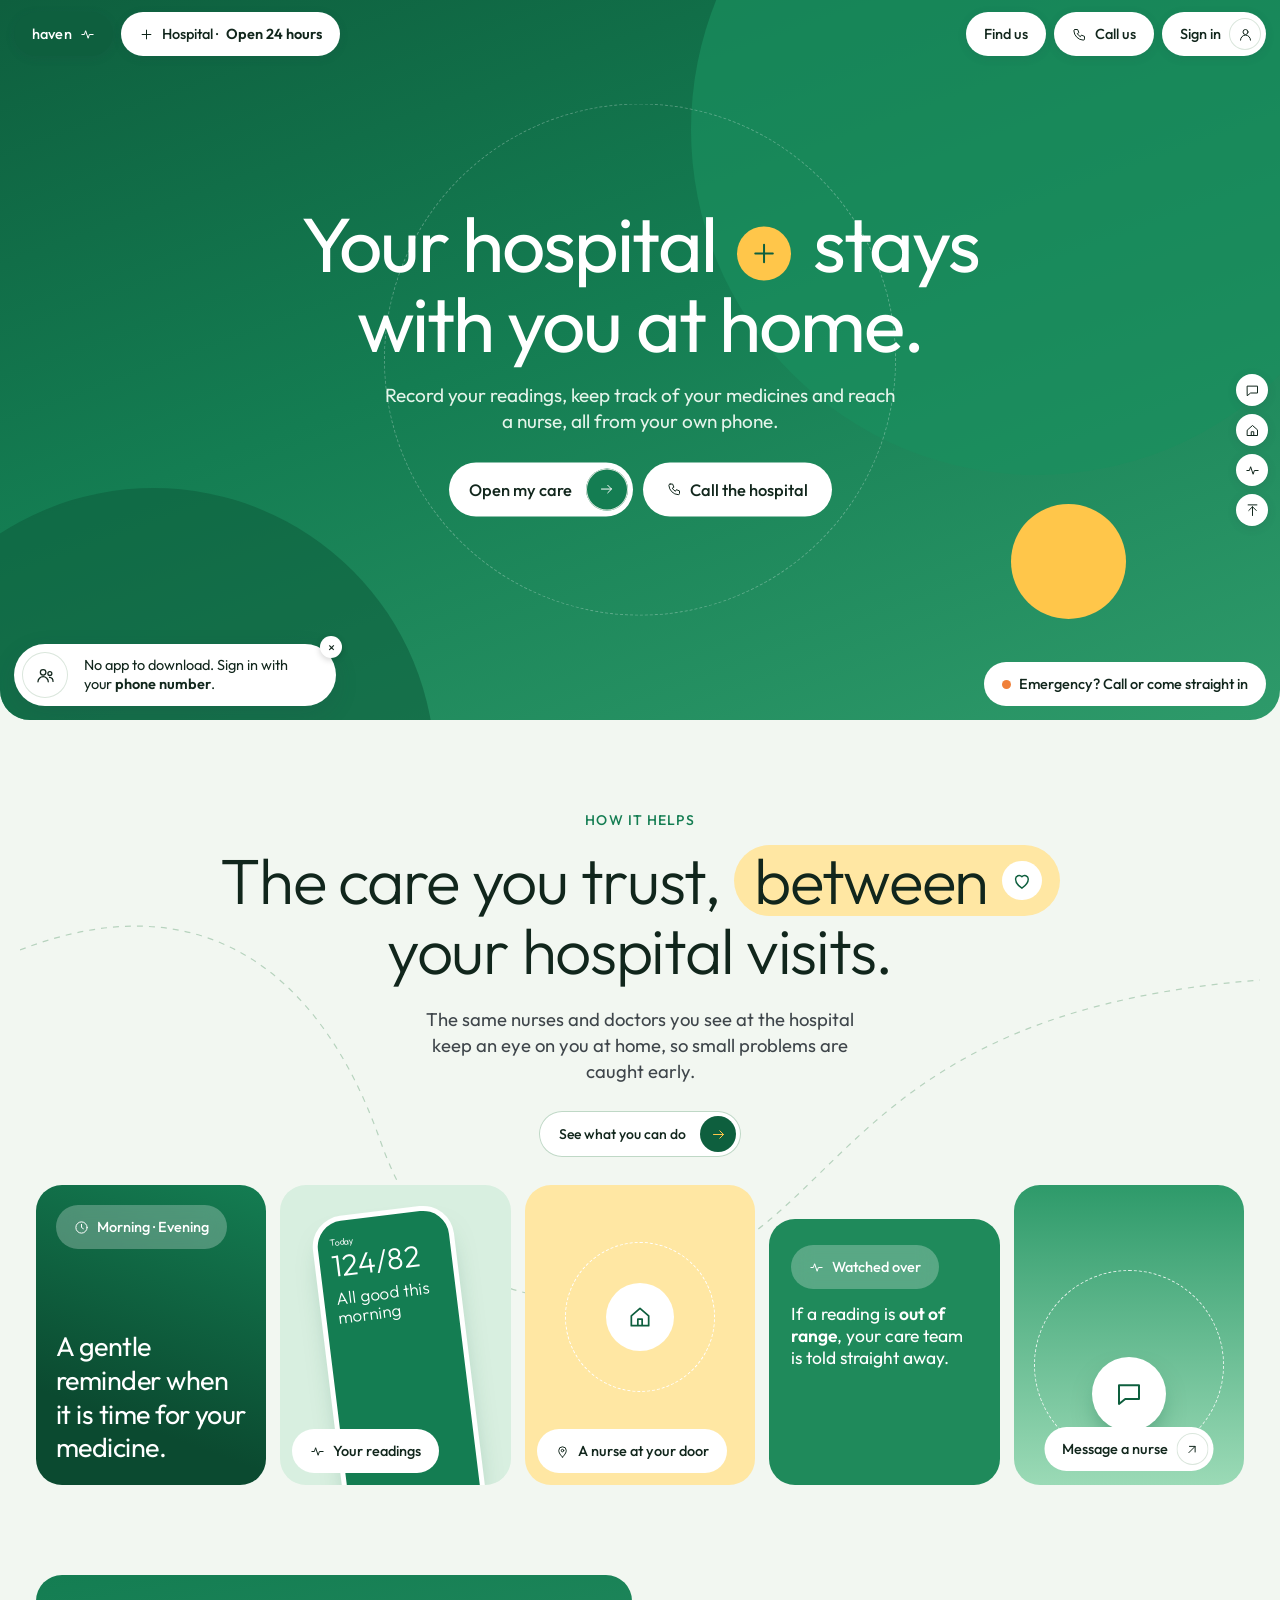
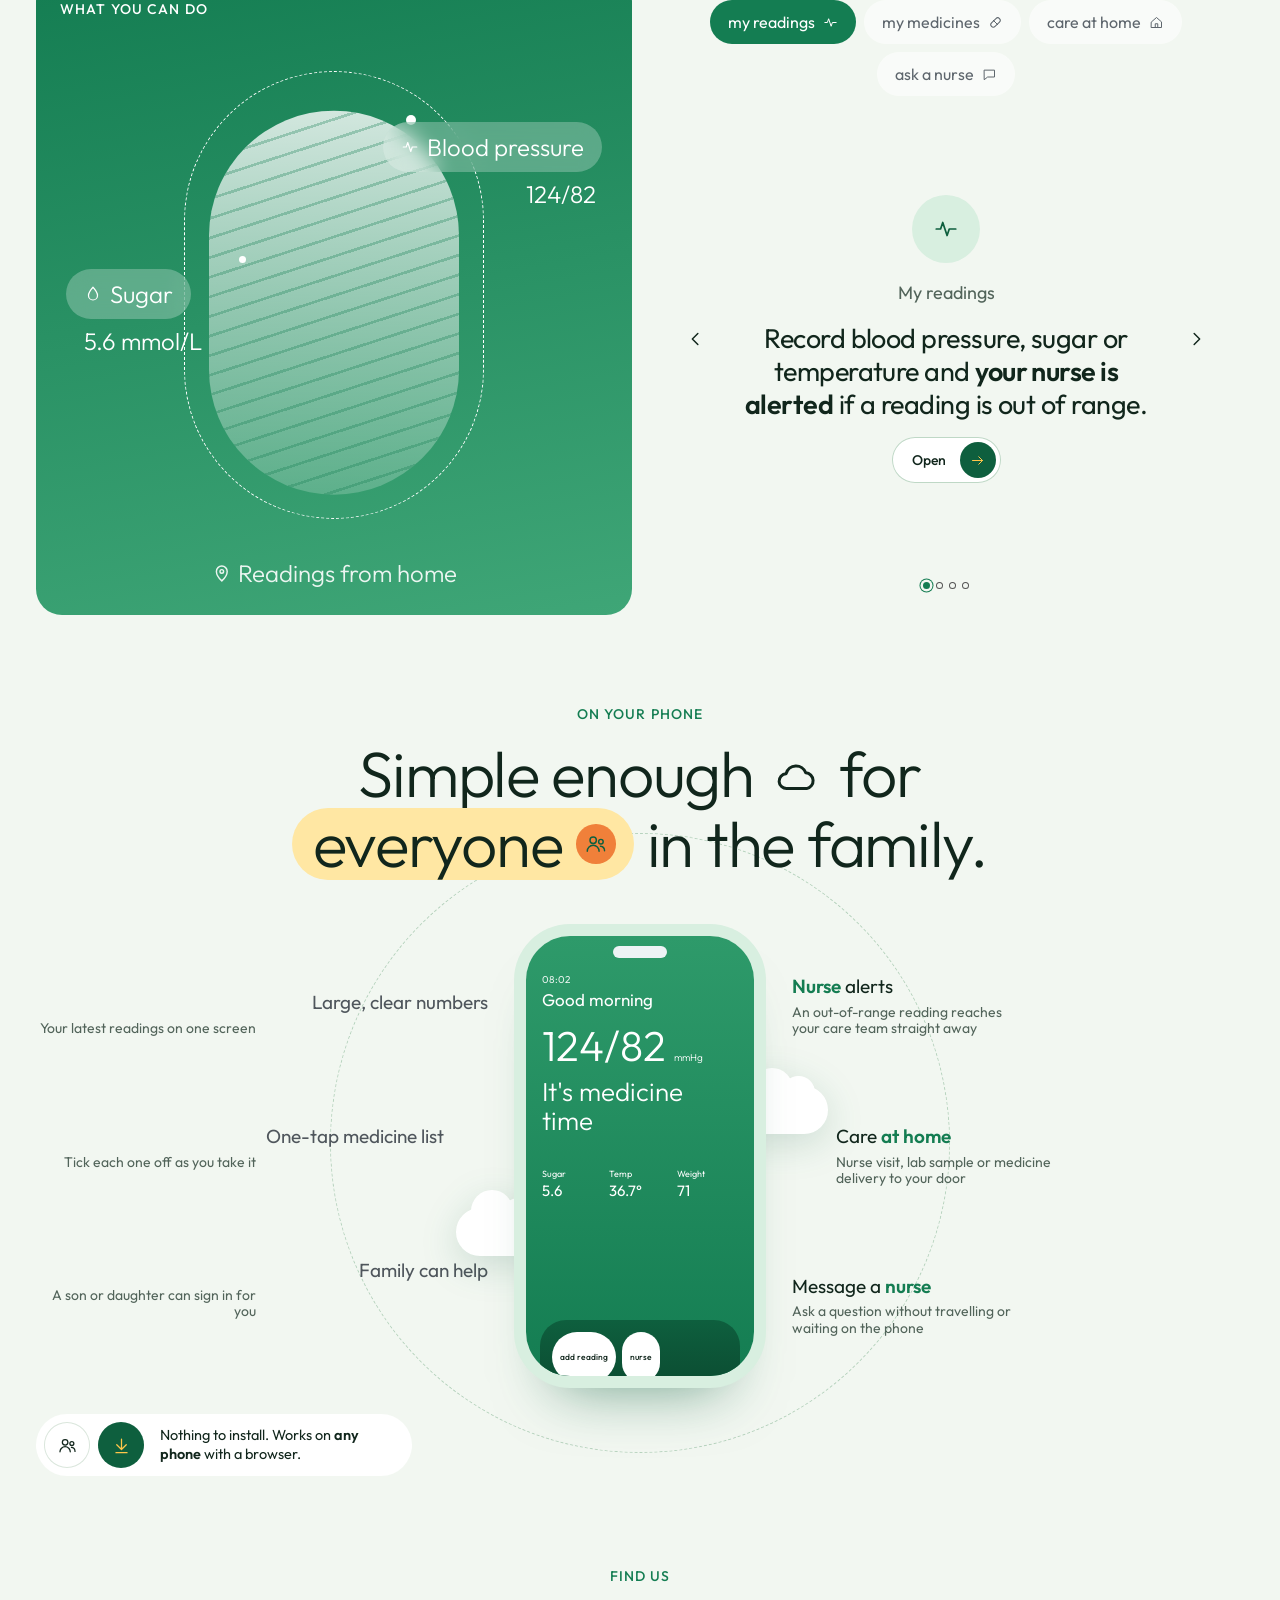
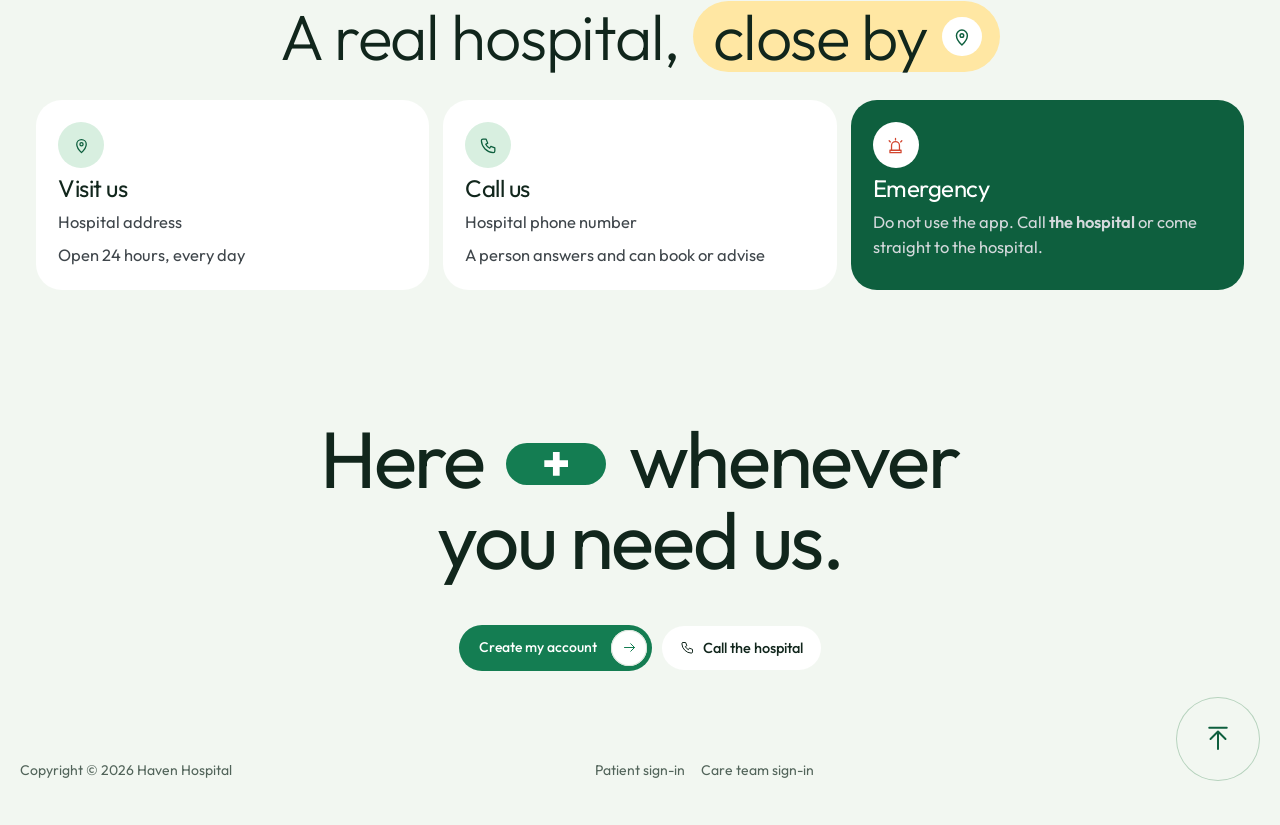
==== index.html @ 5426b7e1 "Add files via upload" ====
<!DOCTYPE html>
<html lang="en">
<head>
<meta charset="utf-8">
<meta name="viewport" content="width=device-width, initial-scale=1">
<title>Haven Hospital — your hospital stays with you at home</title>
<meta name="description" content="Track your readings, get medicine reminders, request a nurse, lab sample or delivery at home, and message a nurse — from any phone.">
<meta name="theme-color" content="#147D52">
<link rel="icon" href="data:image/svg+xml,%3Csvg xmlns='http://www.w3.org/2000/svg' viewBox='0 0 32 32'%3E%3Ccircle cx='16' cy='16' r='16' fill='%23147D52'/%3E%3Cpath d='M13 8h6v5h5v6h-5v5h-6v-5H8v-6h5z' fill='%23FFC64A'/%3E%3C/svg%3E">
<link rel="preload" href="fonts/outfit-latin-wght-normal.woff2" as="font" type="font/woff2" crossorigin>
<link rel="stylesheet" href="styles.css">
</head>
<body>

<header class="hero" id="top">
  <i class="hero-haze"></i>
  <i class="cloud" style="--w:150px;left:7%;top:24%" aria-hidden="true"></i>
  <i class="cloud" style="--w:110px;right:9%;top:34%" aria-hidden="true"></i>
  <i class="cloud" style="--w:190px;right:20%;bottom:9%" aria-hidden="true"></i>
  <i class="cloud" style="--w:90px;left:22%;bottom:22%" aria-hidden="true"></i>
  <nav class="nav" aria-label="Main">
    <div>
      <a class="pill dark logo" href="#top"><span data-name>haven</span><svg><use href="#i-pulse"/></svg></a>
      <span class="pill hide-m"><svg><use href="#i-plus"/></svg>Hospital · <b>Open 24 hours</b></span>
    </div>
    <div>
      <a class="pill hide-m" href="#find">Find us</a>
      <a class="pill hide-m" data-tel href="#find"><svg><use href="#i-phone"/></svg>Call us</a>
      <a class="pill ico-r" href="app.html"><span id="nav-auth">Sign in</span> <span class="ico"><svg><use href="#i-user"/></svg></span></a>
    </div>
  </nav>

  <div class="hero-mid">
    <i class="dash" aria-hidden="true"></i>
    <h1>Your hospital <span class="sun" aria-hidden="true"><svg><use href="#i-plus"/></svg></span> stays<br>with you at home.</h1>
    <p class="sub">Record your readings, keep track of your medicines and reach a nurse, all from your own phone.</p>
    <div class="hero-cta">
      <a class="go" href="app.html">Open my care <span class="ico"><svg><use href="#i-arrow"/></svg></span></a>
      <a class="pill" data-tel href="#find"><svg><use href="#i-phone"/></svg>Call the hospital</a>
    </div>
  </div>

  <div class="hero-card" id="hero-card">
    <span class="ico lg"><svg><use href="#i-users"/></svg></span>
    <p>No app to download. Sign in with your <b>phone number</b>.</p>
    <button class="x" aria-label="Close" id="hero-x">×</button>
  </div>
  <a class="pill hero-tag" href="#find"><b></b>Emergency? Call or come straight in</a>
</header>

<aside class="side" aria-label="Quick links">
  <a class="ico" href="app.html#nurse" aria-label="Message a nurse"><svg><use href="#i-chat"/></svg></a>
  <a class="ico" href="app.html#home" aria-label="Request care at home"><svg><use href="#i-home"/></svg></a>
  <a class="ico" href="app.html#vitals" aria-label="Record a reading"><svg><use href="#i-pulse"/></svg></a>
  <a class="ico" href="#top" aria-label="Back to top"><svg><use href="#i-up"/></svg></a>
</aside>

<main>
  <!-- ABOUT -->
  <section class="sec wrap" id="about">
    <svg class="curve" viewBox="0 0 1240 520" preserveAspectRatio="none" aria-hidden="true"><path d="M0 110C180 40 300 130 360 300s190 190 330 120 170-250 550-280"/></svg>
    <div class="center">
      <p class="sec-label">How it helps</p>
      <h2 class="h2" style="margin-top:14px">The care you trust, <span class="hl">between <span class="ico"><svg><use href="#i-heart"/></svg></span></span><br>your hospital visits.</h2>
      <p class="lead">The same nurses and doctors you see at the hospital keep an eye on you at home, so small problems are caught early.</p>
      <a class="go" href="#services">See what you can do <span class="ico dark"><svg><use href="#i-arrow"/></svg></span></a>
    </div>

    <div class="cards">
      <article class="c c-dark">
        <span class="pill glass" style="align-self:flex-start"><svg><use href="#i-clock"/></svg>Morning · Evening</span>
        <h3>A gentle reminder when it is time for your medicine.</h3>
      </article>
      <article class="c c-phone">
        <div class="mini" aria-hidden="true"><small>Today</small><b>124/82</b><span>All good this morning</span></div>
        <a class="pill cap-pill" href="app.html#vitals"><svg><use href="#i-pulse"/></svg>Your readings</a>
      </article>
      <article class="c c-home">
        <i class="dash" aria-hidden="true"></i>
        <span class="ico xl" style="box-shadow:none" aria-hidden="true"><svg><use href="#i-home"/></svg></span>
        <a class="pill cap-pill" href="app.html#home"><svg><use href="#i-pin"/></svg>A nurse at your door</a>
      </article>
      <article class="c c-steel">
        <span class="pill glass" style="align-self:flex-start"><svg><use href="#i-pulse"/></svg>Watched over</span>
        <p>If a reading is <b>out of range</b>, your care team is told straight away.</p>
      </article>
      <article class="c c-sky">
        <i class="dash" aria-hidden="true"></i>
        <span class="figure" aria-hidden="true"><svg><use href="#i-chat"/></svg></span>
        <a class="pill ico-r" href="app.html#nurse">Message a nurse <span class="ico"><svg><use href="#i-out"/></svg></span></a>
      </article>
    </div>
  </section>

  <!-- SERVICES -->
  <section class="sec wrap" id="services">
    <div class="svc">
      <div class="svc-art">
        <p class="sec-label" style="color:#fff">What you can do</p>
        <i class="capsule" aria-hidden="true"></i><i class="inner" aria-hidden="true"></i>
        <i class="dot" style="left:62%;top:22%"></i><i class="dot" style="left:34%;top:44%;width:7px;height:7px"></i>
        <div class="chip-big" style="right:5%;top:23%"><span class="pill glass"><svg><use href="#i-pulse"/></svg>Blood pressure</span><span class="val" style="align-self:flex-end;padding-right:6px">124/82</span></div>
        <div class="chip-big" style="left:5%;top:46%"><span class="pill glass"><svg><use href="#i-drop"/></svg>Sugar</span><span class="val">5.6 mmol/L</span></div>
        <p class="place"><svg style="display:inline;width:.9em;height:.9em;vertical-align:-.1em"><use href="#i-pin"/></svg> Readings from home</p>
      </div>
      <div class="svc-info">
        <div class="tabs-row" role="tablist" id="svc-tabs"></div>
        <div class="slide">
          <button class="chev" id="svc-prev" aria-label="Previous"><svg><use href="#i-left"/></svg></button>
          <div class="slide-body" aria-live="polite">
            <span class="ico xl" id="svc-ico" style="box-shadow:none"></span>
            <p class="path" id="svc-path"></p>
            <h3 id="svc-text"></h3>
            <a class="go" id="svc-link" href="app.html">Open <span class="ico dark"><svg><use href="#i-arrow"/></svg></span></a>
          </div>
          <button class="chev" id="svc-next" aria-label="Next"><svg><use href="#i-right"/></svg></button>
        </div>
        <div class="dots" id="svc-dots" aria-hidden="true"></div>
      </div>
    </div>
  </section>

  <!-- APP -->
  <section class="sec wrap" id="app">
    <div class="center">
      <p class="sec-label">On your phone</p>
      <h2 class="h2" style="margin-top:14px">Simple enough <svg class="h-ico" aria-hidden="true"><use href="#i-cloud"/></svg> for<br><span class="hl">everyone <span class="ico cyan" style="box-shadow:none"><svg><use href="#i-users"/></svg></span></span> in the family.</h2>
    </div>
    <div class="appshow">
      <i class="ring" aria-hidden="true"></i>
      <ul class="notes l">
        <li>Large, clear numbers<small>Your latest readings on one screen</small></li>
        <li>One-tap medicine list<small>Tick each one off as you take it</small></li>
        <li>Family can help<small>A son or daughter can sign in for you</small></li>
      </ul>
      <div style="position:relative">
        <i class="cloud" style="--w:92px;left:-70px;bottom:120px"></i><i class="cloud" style="--w:92px;right:-74px;top:150px"></i>
        <div class="phone" aria-hidden="true">
          <p class="t">08:02</p><p class="city">Good morning</p>
          <p class="big">124/82 <small>mmHg</small></p>
          <p class="say">It's medicine time</p>
          <div class="row"><span>Sugar<b>5.6</b></span><span>Temp<b>36.7°</b></span><span>Weight<b>71</b></span></div>
          <div class="dock"><span class="pill">add reading</span><span class="pill">nurse</span></div>
        </div>
      </div>
      <ul class="notes r">
        <li><b>Nurse</b> alerts<small>An out-of-range reading reaches your care team straight away</small></li>
        <li>Care <b>at home</b><small>Nurse visit, lab sample or medicine delivery to your door</small></li>
        <li>Message a <b>nurse</b><small>Ask a question without travelling or waiting on the phone</small></li>
      </ul>
    </div>
    <div class="float-card">
      <span class="ico lg"><svg><use href="#i-users"/></svg></span>
      <a class="ico lg dark" href="app.html" aria-label="Open haven"><svg><use href="#i-down"/></svg></a>
      <p>Nothing to install. Works on <b>any phone</b> with a browser.</p>
    </div>
  </section>

  <!-- FIND US -->
  <section class="sec wrap" id="find">
    <div class="center"><p class="sec-label">Find us</p><h2 class="h2" style="margin-top:14px">A real hospital, <span class="hl">close by <span class="ico"><svg><use href="#i-pin"/></svg></span></span></h2></div>
    <div class="info">
      <div class="box"><span class="ico lg"><svg><use href="#i-pin"/></svg></span><h3>Visit us</h3><p data-address></p><p class="muted">Open 24 hours, every day</p></div>
      <div class="box"><span class="ico lg"><svg><use href="#i-phone"/></svg></span><h3>Call us</h3><p data-phone></p><p class="muted">A person answers and can book or advise</p></div>
      <div class="box em"><span class="ico lg" style="color:var(--red)"><svg><use href="#i-siren"/></svg></span><h3>Emergency</h3><p>Do not use the app. Call <b data-emergency></b> or come straight to the hospital.</p></div>
    </div>
  </section>

  <!-- END -->
  <footer class="end wrap">
    <h2>Here <span class="sky-pill" aria-hidden="true"></span> whenever<br>you need us.</h2>
    <div class="end-row"><a class="go solid" href="app.html">Create my account <span class="ico"><svg><use href="#i-arrow"/></svg></span></a><a class="pill" data-tel href="#find"><svg><use href="#i-phone"/></svg>Call the hospital</a></div>
    <div class="end-foot">
      <span>Copyright © <span id="year"></span> <span data-full></span></span>
      <nav><a href="app.html">Patient sign-in</a><a href="team.html">Care team sign-in</a></nav>
      <a class="totop" href="#top" aria-label="Back to top"><svg><use href="#i-up"/></svg></a>
    </div>
  </footer>
</main>

<script src="data.js"></script>
<script src="common.js"></script>
<script src="index.js"></script>
</body>
</html>
---- styles.css ----
@font-face{font-family:"Outfit";src:url("fonts/outfit-latin-wght-normal.woff2") format("woff2");font-weight:100 900;font-display:swap}

:root{
  --bg:#F2F7F1; --ink:#11261C; --muted:#52645A; --line:#DAE6DC; --white:#fff;
  --green:#147D52; --green-d:#0E5F3E; --steel:#8FD3B0; --steel-d:#1F8A5B; --steel-l:#D8EFE0; --deep:#0E5F3E;
  --cyan:#FFC64A; --sun:#FFC64A; --orange:#F0803A; --red:#D2462F; --amber:#9A6700; --ok:#147D52;
  --r:26px;
}
*{box-sizing:border-box}
html{scroll-behavior:smooth;-webkit-text-size-adjust:100%}
html,body{overflow-x:clip}
body{margin:0;background:var(--bg);color:var(--ink);font:400 16.5px/1.5 "Outfit",system-ui,sans-serif;-webkit-font-smoothing:antialiased}
h1,h2,h3,p,ul,ol{margin:0;padding:0}
ul,ol{list-style:none}
h1,h2,h3{font-weight:300;letter-spacing:-.02em;line-height:1.08}
b,strong{font-weight:600}
a{color:inherit;text-decoration:none}
button{font:inherit;color:inherit;background:none;border:0;padding:0;cursor:pointer}
svg{display:block}
:focus-visible{outline:2px solid var(--ink);outline-offset:3px;border-radius:999px}
[hidden]{display:none!important}
.wrap{max-width:1240px;margin:0 auto;padding-left:16px;padding-right:16px}
.muted{color:var(--muted)}
.small{font-size:13px}

/* ---------- pills + round icons ---------- */
.pill{color:var(--ink);display:inline-flex;align-items:center;gap:8px;min-height:40px;padding:0 15px;border-radius:999px;background:#fff;font-size:13px;font-weight:500;white-space:nowrap}
.pill svg{width:15px;height:15px}
.pill.dark{background:var(--ink);color:#fff}
.pill.glass{background:rgba(255,255,255,.26);color:#fff;backdrop-filter:blur(10px);-webkit-backdrop-filter:blur(10px)}
.pill.ghost{background:none;color:var(--muted);box-shadow:inset 0 0 0 1px var(--line)}
.pill.ico-l{padding-left:5px}.pill.ico-r{padding-right:5px}
.ico{color:var(--ink);width:32px;height:32px;flex:none;border-radius:50%;display:grid;place-items:center;background:#fff;box-shadow:inset 0 0 0 1px var(--line)}
.ico svg{width:15px;height:15px}
.ico.dark{background:var(--ink);color:var(--cyan);box-shadow:none}
.ico.cyan{background:var(--cyan);color:#fff;box-shadow:none}
.ico.lg{width:46px;height:46px}.ico.lg svg{width:19px;height:19px}
.ico.xl{width:68px;height:68px}.ico.xl svg{width:26px;height:26px}
.go{display:inline-flex;align-items:center;gap:14px;min-height:46px;padding:0 5px 0 20px;border-radius:999px;background:#fff;box-shadow:inset 0 0 0 1px #CFD3D6;font-size:14px;font-weight:500;transition:transform .15s}
.go:hover{transform:translateY(-1px)}
.go .ico{width:36px;height:36px}
.go.glass{background:rgba(255,255,255,.28);box-shadow:none;color:#fff;backdrop-filter:blur(10px);-webkit-backdrop-filter:blur(10px)}
.go.glass .ico{background:#fff;color:var(--cyan)}
.ico.dark{color:var(--cyan)}.ico.cyan{color:#fff}.pill.dark,.pill.glass{color:#fff}
.go.solid{background:var(--ink);color:#fff;box-shadow:none}
.go.solid .ico{background:#fff;color:var(--ink)}
.go:disabled{opacity:.45;cursor:default;transform:none}
.sec-label{font-size:15px;color:var(--ink)}
.sec-label sup{font-size:9px;font-weight:500;letter-spacing:.04em;margin-left:1px;position:relative;top:-.5em}
.hl{display:inline-flex;align-items:center;gap:.22em;background:#fff;border-radius:999px;padding:0 .28em 0 .32em;line-height:1.12;vertical-align:baseline}
.hl .ico{width:.62em;height:.62em;box-shadow:inset 0 0 0 1px #CFD3D6}
.hl .ico svg{width:55%;height:55%}
.h-ico{display:inline-block;width:.7em;height:.7em;vertical-align:-.04em;margin:0 .12em}
.dash{position:absolute;pointer-events:none;border:1.5px dashed rgba(255,255,255,.85);border-radius:50%}
.cloud{position:absolute;pointer-events:none;width:var(--w,90px);height:calc(var(--w,90px)*.52);border-radius:999px;background:#fff;filter:drop-shadow(0 10px 18px rgba(80,110,125,.18))}
.cloud::before,.cloud::after{content:"";position:absolute;background:#fff;border-radius:50%}
.cloud::before{width:46%;aspect-ratio:1;left:16%;top:-38%}
.cloud::after{width:36%;aspect-ratio:1;left:50%;top:-22%}

/* ---------- hero ---------- */
.hero{position:relative;overflow:hidden;isolation:isolate;min-height:clamp(560px,62vw,760px);border-radius:0 0 30px 30px;color:#fff;background:linear-gradient(180deg,#6F9AB2 0%,#9DBFD0 42%,#CFE0E8 100%)}
.tower{position:absolute;z-index:-1;inset:0;background:linear-gradient(180deg,#3F5560,#6C8795);opacity:.92}
.tower::after{content:"";position:absolute;inset:0;background:repeating-linear-gradient(90deg,rgba(255,255,255,.11) 0 2px,transparent 2px 22px),repeating-linear-gradient(0deg,rgba(0,0,0,.1) 0 2px,transparent 2px 16px)}
.tower.t1{clip-path:polygon(0 0,27% 0,19% 48%,0 66%)}
.tower.t2{clip-path:polygon(100% 0,66% 0,77% 58%,100% 78%);background:linear-gradient(180deg,#33474F,#5D7885)}
.tower.t3{clip-path:polygon(40% 100%,45% 72%,57% 74%,61% 100%);background:linear-gradient(180deg,#4A626D,#2F4048)}
.tower.t4{clip-path:polygon(0 100%,0 74%,15% 64%,24% 100%);background:linear-gradient(180deg,#566F7B,#394C55)}
.tower.t5{clip-path:polygon(100% 100%,100% 86%,84% 70%,78% 100%);background:linear-gradient(180deg,#48606B,#2F4048);opacity:.85}
.hero-haze{position:absolute;z-index:-1;left:20%;right:20%;top:12%;height:60%;border-radius:50%;background:radial-gradient(closest-side,rgba(255,255,255,.55),transparent);filter:blur(10px)}
.nav{position:absolute;z-index:5;left:0;right:0;top:0;display:flex;justify-content:space-between;align-items:center;gap:10px;padding:12px 14px}
.nav>div{display:flex;gap:8px;align-items:center}
.nav .pill{box-shadow:0 2px 10px rgba(40,60,70,.12)}
.logo{font-weight:500;font-size:15px;letter-spacing:.01em}
.hero-mid{position:absolute;left:0;right:0;top:50%;transform:translateY(-54%);text-align:center;padding:0 16px}
.hero h1{font-size:clamp(40px,6.6vw,84px);font-weight:300;letter-spacing:-.025em;line-height:1;text-shadow:0 2px 24px rgba(60,90,105,.25)}
.hero h1 .sun{display:inline-grid;place-items:center;width:.62em;height:.62em;vertical-align:.02em;margin:0 .1em;position:relative}
.hero h1 .sun svg{width:100%;height:100%}
.hero .dash{width:clamp(180px,24vw,330px);aspect-ratio:1;left:50%;top:50%;transform:translate(-50%,-50%)}
.hero .go{margin-top:28px}
.hero-card{position:absolute;z-index:4;left:14px;bottom:14px;display:flex;align-items:center;gap:8px;background:#fff;color:var(--ink);border-radius:999px;padding:8px 22px 8px 8px;max-width:calc(100% - 28px);box-shadow:0 8px 24px rgba(40,60,70,.14)}
.hero-card p{font-size:12.5px;line-height:1.3;max-width:190px;margin-left:8px}
.hero-card .x{position:absolute;right:-6px;top:-8px;width:22px;height:22px;border-radius:50%;background:#fff;display:grid;place-items:center;box-shadow:0 2px 6px rgba(0,0,0,.18);font-size:13px;line-height:1}
.hero-tag{position:absolute;z-index:4;right:14px;bottom:14px}
.side{position:fixed;z-index:30;right:12px;top:50%;transform:translateY(-50%);display:flex;flex-direction:column;gap:8px}
.side .ico{box-shadow:0 2px 10px rgba(40,60,70,.14)}

/* ---------- about ---------- */
.sec{position:relative;padding-top:clamp(56px,7vw,96px)}
.sec-top{display:grid;grid-template-columns:1fr auto 1fr;align-items:start;gap:16px}
.center{text-align:center}
.h2{font-size:clamp(38px,5.2vw,64px)}
.lead{max-width:330px;margin:22px auto 26px;color:#4A4F54;font-size:16px;line-height:1.4}
.curve{position:absolute;z-index:-1;left:0;right:0;top:120px;width:100%;height:520px;fill:none;stroke:#C5CACE;stroke-width:1.2;stroke-dasharray:6 6}
.cards{display:grid;grid-template-columns:1fr 1fr 1fr 1.05fr 1fr;gap:14px;align-items:end;margin-top:28px}
.c{position:relative;overflow:hidden;border-radius:var(--r);isolation:isolate}
.c-dark{background:linear-gradient(200deg,#3A4850,#16191B 70%);color:#fff;padding:20px;min-height:300px;display:flex;flex-direction:column;justify-content:space-between;margin-bottom:70px}
.c-dark h3{font-size:27px;line-height:1.25}
.c-phone{background:var(--steel-l);min-height:190px;padding:18px 18px 0;display:flex;justify-content:center}
.mini{width:132px;border-radius:26px 26px 0 0;background:var(--steel);color:#fff;padding:14px 12px 20px;box-shadow:0 0 0 5px #fff,0 18px 30px -10px rgba(60,90,105,.5);transform:rotate(-7deg) translateY(12px)}
.mini small{display:block;font-size:9px;opacity:.9}
.mini b{display:block;font-weight:300;font-size:30px;line-height:1.1}
.mini span{display:block;font-size:17px;font-weight:300;line-height:1.15;margin-top:6px}
.c-home{background:linear-gradient(180deg,#BFD3DB,#DCE7EC);min-height:230px;margin-bottom:76px}
.c-home .dash{width:150px;height:150px;left:50%;top:44%;transform:translate(-50%,-50%);border-color:#fff}
.c-home .ico.xl{position:absolute;left:50%;top:44%;transform:translate(-50%,-50%)}
.c-home .acts{position:absolute;right:12px;bottom:12px;display:flex;gap:6px;background:rgba(255,255,255,.5);border-radius:999px;padding:5px}
.c-steel{background:var(--steel-d);color:#fff;padding:26px 22px 22px;min-height:130px;overflow:visible;margin-bottom:176px;display:flex;flex-direction:column;gap:14px}
.c-steel p{font-size:16px;line-height:1.25;max-width:170px}
.c-steel .corner{position:absolute;right:-10px;top:-40px;width:78px;height:78px;border-radius:50%;background:var(--bg);display:grid;place-items:center}
.c-steel .corner .ico{width:58px;height:58px;box-shadow:none}
.c-sky{background:linear-gradient(180deg,#8FB3C6,#C9DDE6);min-height:296px}
.c-sky .dash{width:190px;height:190px;left:50%;top:60%;transform:translate(-50%,-50%)}
.c-sky .live{position:absolute;right:14px;top:14px}
.c-sky .ico.live{color:var(--red)}
.c-sky .pill{position:absolute;left:50%;bottom:14px;transform:translateX(-50%)}
.c-sky .figure{position:absolute;left:50%;bottom:54px;transform:translateX(-50%);width:74px;height:74px;border-radius:50%;background:#fff;display:grid;place-items:center;color:var(--deep);box-shadow:0 14px 26px -8px rgba(60,90,105,.5)}
.c-sky .figure svg{width:30px;height:30px}
.pager{display:flex;gap:8px;margin-top:-52px;margin-left:8px;position:relative}

/* ---------- services ---------- */
.svc{display:grid;grid-template-columns:1fr 1fr;gap:16px;align-items:stretch}
.svc-art{position:relative;overflow:hidden;isolation:isolate;border-radius:var(--r);min-height:640px;background:linear-gradient(180deg,#A3C0CC,#C7D8DF 70%,#D6E1E6);color:#fff;padding:24px}
.svc-art .capsule{position:absolute;left:50%;top:50%;transform:translate(-50%,-50%);width:min(300px,62%);height:70%;border:1.5px dashed #fff;border-radius:999px}
.svc-art .inner{position:absolute;left:50%;top:50%;transform:translate(-50%,-48%);width:min(250px,52%);height:60%;border-radius:999px;background:linear-gradient(180deg,rgba(255,255,255,.75),rgba(255,255,255,.12));overflow:hidden}
.svc-art .inner::after{content:"";position:absolute;inset:0;background:repeating-linear-gradient(0deg,rgba(134,168,182,.35) 0 2px,transparent 2px 14px);transform:skewY(-18deg) scale(1.4)}
.chip-big{position:absolute;display:flex;flex-direction:column;gap:4px;align-items:flex-start}
.chip-big .pill{font-size:clamp(17px,2vw,24px);font-weight:300;min-height:0;padding:7px 18px}
.chip-big .pill svg{width:18px;height:18px}
.chip-big span.val{font-size:clamp(17px,2vw,24px);font-weight:300;padding-left:18px;display:flex;align-items:center;gap:8px}
.svc-art .place{position:absolute;left:0;right:0;bottom:24px;text-align:center;font-size:clamp(17px,2vw,24px);font-weight:300;color:#fff;opacity:.9}
.svc-art .dot{position:absolute;width:10px;height:10px;border-radius:50%;background:#fff}
.svc-info{padding:clamp(8px,2vw,28px);display:flex;flex-direction:column}
.tabs-row{display:flex;flex-wrap:wrap;gap:8px;justify-content:center}
.tabs-row .pill{color:#A9AFB4;background:rgba(255,255,255,.45);font-size:15px;font-weight:400;min-height:36px}
.tabs-row .pill[aria-selected="true"]{color:var(--ink);background:#fff}
.slide{flex:1;display:grid;grid-template-columns:auto 1fr auto;align-items:center;gap:12px;padding:40px 0}
.slide-body{text-align:center;display:flex;flex-direction:column;align-items:center;gap:16px}
.slide-body .path{font-size:18px;color:#4A4F54;font-weight:300}
.slide-body h3{font-size:clamp(22px,2.4vw,28px);font-weight:400;max-width:360px;line-height:1.22}
.chev{width:44px;height:44px;display:grid;place-items:center;color:var(--ink)}
.chev svg{width:22px;height:22px}
.dots{display:flex;gap:6px;justify-content:center}
.dots i{width:7px;height:7px;border-radius:50%;box-shadow:inset 0 0 0 1px #555}
.dots i.on{background:var(--ink);box-shadow:0 0 0 2.5px var(--bg),0 0 0 3.5px #555}

/* ---------- app ---------- */
.appshow{position:relative;display:grid;grid-template-columns:1fr auto 1fr;gap:clamp(12px,3vw,48px);align-items:center;padding:56px 0 30px}
.ring{position:absolute;left:50%;top:50%;transform:translate(-50%,-50%);width:min(620px,92%);aspect-ratio:1;border:1.2px dashed #C5CACE;border-radius:50%;z-index:-1}
.notes{display:flex;flex-direction:column;gap:clamp(40px,7vw,92px)}
.notes li{position:relative;font-size:18px;line-height:1.15}
.notes.l{text-align:right;color:#C2C6C9}
.notes.l li:nth-child(2){margin-right:44px}
.notes.r li:nth-child(2){margin-left:44px}
.notes small{display:block;font-size:11.5px;color:var(--muted);margin-top:6px;max-width:190px}
.phone{position:relative;width:228px;border-radius:44px;background:linear-gradient(180deg,#B5CCD6,#9DB9C5);padding:26px 16px 0;color:#fff;box-shadow:0 0 0 12px var(--steel-l),0 40px 60px -30px rgba(60,90,105,.6);height:440px;overflow:hidden}
.phone::before{content:"";position:absolute;left:50%;top:10px;transform:translateX(-50%);width:54px;height:12px;border-radius:9px;background:#EDF3F5}
.phone .t{font-size:10px;opacity:.9;margin-top:10px}
.phone .city{font-size:17px}
.phone .big{font-size:42px;font-weight:300;line-height:1.1;margin-top:10px;display:flex;align-items:baseline;gap:8px}
.phone .big small{font-size:10px}
.phone .say{font-size:26px;font-weight:300;line-height:1.12;margin-top:8px}
.phone .row{display:grid;grid-template-columns:repeat(3,1fr);gap:6px;margin-top:22px;border-top:1px solid rgba(255,255,255,.4);padding-top:10px;font-size:9px}
.phone .row b{display:block;font-size:15px;font-weight:400}
.phone .dock{position:absolute;left:14px;right:14px;bottom:-18px;height:74px;border-radius:26px;background:linear-gradient(180deg,#5F7E8C,#3F5560);display:flex;gap:6px;padding:12px}
.phone .dock .pill{min-height:22px;font-size:8.5px;padding:0 8px;color:var(--ink)}
.float-card{position:relative;display:inline-flex;align-items:center;gap:8px;background:#fff;border-radius:999px;padding:8px 22px 8px 8px;margin-top:8px}
.float-card p{font-size:12.5px;line-height:1.3;max-width:190px;margin-left:8px}

/* ---------- footer ---------- */
.end{padding:clamp(72px,10vw,130px) 0 20px;text-align:center}
.end h2{font-size:clamp(44px,7.4vw,92px);font-weight:400;letter-spacing:-.035em;line-height:.98}
.end .sky-pill{display:inline-block;width:1.25em;height:.52em;border-radius:999px;vertical-align:.04em;margin:0 .1em;background:linear-gradient(180deg,#6F9AB2,#BCD3DD);position:relative;overflow:hidden}
.end .sky-pill::after{content:"";position:absolute;left:38%;bottom:0;width:24%;height:80%;background:var(--deep);clip-path:polygon(50% 0,100% 100%,0 100%)}
.end-row{max-width:520px;margin:44px auto 0;display:flex;justify-content:flex-end;align-items:center;gap:12px;padding-bottom:18px;border-bottom:1px solid #C5CACE;font-size:14px;font-weight:500}
.end-foot{display:flex;justify-content:space-between;align-items:flex-end;gap:16px;padding:8px 0 24px;font-size:12px;color:var(--muted)}
.end-foot nav{display:flex;gap:16px;flex-wrap:wrap}
.totop{width:84px;height:84px;border-radius:50%;box-shadow:inset 0 0 0 1px #C5CACE;display:grid;place-items:center;color:var(--ink)}
.totop svg{width:30px;height:30px}

/* ---------- app pages ---------- */
.bar{display:flex;justify-content:space-between;align-items:center;gap:10px;padding:12px 0}
.bar>div{display:flex;gap:8px;align-items:center}
.greet{position:relative;overflow:hidden;isolation:isolate;border-radius:var(--r);background:linear-gradient(180deg,#8FB3C6,#C9DDE6);color:#fff;padding:clamp(24px,4vw,44px);min-height:190px;display:flex;flex-direction:column;justify-content:flex-end;gap:6px}
.greet h1{font-size:clamp(34px,5vw,58px)}
.greet .dash{width:260px;height:260px;right:-60px;top:-90px}
.greet .cloud{right:16%;top:26%}
.tabs{display:flex;gap:8px;overflow-x:auto;padding:14px 0 6px;scrollbar-width:none}
.tabs::-webkit-scrollbar{display:none}
.tab{min-height:40px;padding:0 17px;border-radius:999px;background:rgba(255,255,255,.5);color:var(--muted);font-size:14.5px;white-space:nowrap;display:inline-flex;align-items:center;gap:8px}
.tab svg{width:15px;height:15px}
.tab[aria-selected="true"]{background:#fff;color:var(--ink)}
.tab .n{min-width:20px;height:20px;border-radius:999px;background:var(--ink);color:#fff;font-size:11px;display:grid;place-items:center;padding:0 6px}
.grid{display:grid;grid-template-columns:1fr 1fr;gap:14px;margin-top:8px}
.box{background:#fff;border-radius:var(--r);padding:22px;display:flex;flex-direction:column;gap:14px;min-width:0}
.box.steel{background:var(--steel-l)}
.box.wide{grid-column:1/-1}
.box h2{font-size:24px;font-weight:400}
.box-head{display:flex;justify-content:space-between;align-items:center;gap:10px}
.row{display:flex;justify-content:space-between;align-items:center;gap:12px;padding:12px 0;border-top:1px solid var(--line)}
.row:first-of-type{border-top:0}
.row b{display:block;font-weight:500}
.row small{color:var(--muted);font-size:13px}
.row .acts{display:flex;gap:6px;flex-wrap:wrap;justify-content:flex-end;align-items:center}
.empty{color:var(--muted);padding:6px 0}
.tick{width:44px;height:44px;flex:none;border-radius:50%;box-shadow:inset 0 0 0 1.5px #C5CACE;display:grid;place-items:center;color:transparent}
.tick svg{width:18px;height:18px}
.tick[aria-pressed="true"]{background:var(--ink);color:var(--cyan);box-shadow:none}
.stat{display:grid;grid-template-columns:repeat(auto-fit,minmax(120px,1fr));gap:10px}
.stat div{background:var(--bg);border-radius:18px;padding:14px}
.stat small{display:block;color:var(--muted);font-size:12px}
.stat b{display:block;font-size:26px;font-weight:300;line-height:1.2}
.tagx{display:inline-flex;align-items:center;min-height:24px;padding:0 10px;border-radius:999px;background:var(--bg);font-size:12px;font-weight:500;white-space:nowrap}
.tagx.urgent{background:#FBE4DF;color:var(--red)}
.tagx.review{background:#FFF0CF;color:var(--amber)}
.tagx.ok{background:#DDF3E8;color:var(--ok)}
.tagx.steel{background:var(--steel-l);color:var(--deep)}
.seg{display:flex;gap:6px;flex-wrap:wrap}
.seg button{min-height:40px;padding:0 16px;border-radius:999px;background:var(--bg);font-size:14px;color:var(--muted)}
.seg button[aria-pressed="true"]{background:var(--ink);color:#fff}
.form{display:flex;flex-direction:column;gap:12px}
.row2{display:grid;grid-template-columns:1fr 1fr;gap:12px}
.field{display:flex;flex-direction:column;gap:6px}
.field label{font-size:13px;font-weight:500}
.field input,.field select,.field textarea{height:52px;border-radius:18px;border:1.5px solid transparent;background:var(--bg);padding:0 18px;font:400 16px "Outfit",sans-serif;color:var(--ink);width:100%}
.field textarea{height:auto;min-height:86px;padding:13px 18px;resize:vertical}
.field input:focus,.field select:focus,.field textarea:focus{outline:0;border-color:var(--ink)}
.checkrow{display:flex;gap:6px;flex-wrap:wrap}
.checkrow label{display:inline-flex;align-items:center;gap:8px;min-height:40px;padding:0 14px;border-radius:999px;background:var(--bg);font-size:14px;cursor:pointer}
.checkrow input{accent-color:var(--ink);width:16px;height:16px}
.note{font-size:14px;padding:12px 16px;border-radius:18px;background:var(--steel-l);color:#2F4048}
.note.err,.note.urgent{background:#FBE4DF;color:#9E2C19}
.note.ok{background:#DDF3E8;color:#14613F}
.note.warn,.note.review{background:#FFF0CF;color:#6E4A00}
.chart{width:100%;height:auto;display:block}
.svc-pick{display:grid;grid-template-columns:repeat(4,1fr);gap:10px}
.svc-pick button{background:var(--bg);border-radius:22px;padding:16px;text-align:left;display:flex;flex-direction:column;gap:10px;min-height:128px;font-size:13px;color:var(--muted)}
.svc-pick button b{color:var(--ink);font-size:16px;font-weight:500}
.svc-pick button[aria-pressed="true"]{background:var(--ink);color:#C9CED2}
.svc-pick button[aria-pressed="true"] b{color:#fff}
.track{display:grid;grid-template-columns:repeat(4,1fr);gap:4px;margin-top:8px;width:100%}
.track i{height:5px;border-radius:9px;background:var(--line)}
.track i.on{background:var(--ink)}
.chat{display:flex;flex-direction:column;gap:8px;max-height:420px;overflow-y:auto;padding:4px}
.bub{max-width:82%;padding:11px 16px;border-radius:20px;background:var(--bg);font-size:15px;align-self:flex-start}
.bub.me{align-self:flex-end;background:var(--ink);color:#fff}
.bub small{display:block;font-size:11px;opacity:.6;margin-top:3px}
.send{display:flex;gap:8px;align-items:center}
.send input{flex:1;height:52px;border-radius:999px;border:0;background:var(--bg);padding:0 20px;font:400 16px "Outfit",sans-serif;min-width:0}
.auth{max-width:440px;margin:clamp(20px,6vw,70px) auto;background:#fff;border-radius:var(--r);padding:clamp(22px,4vw,36px)}
.auth h1{font-size:40px;margin:8px 0 22px}
.auth .seg button{flex:1}
.inline{display:flex;gap:8px;align-items:flex-end;flex-wrap:wrap}
.inline .field{flex:1 1 140px}

@media (max-width:900px){
  .side{display:none}
  .nav .hide-m{display:none}
  .sec-top{grid-template-columns:1fr}
  .sec-top .sec-label{text-align:center}
  .cards{grid-template-columns:1fr 1fr;align-items:stretch}
  .c-dark,.c-home,.c-steel{margin-bottom:0}
  .c-steel{margin-top:30px}
  .c-sky{grid-column:1/-1;min-height:240px}
  .pager,.curve{display:none}
  .svc{grid-template-columns:1fr}
  .svc-art{min-height:480px}
  .appshow{grid-template-columns:1fr;justify-items:center;gap:28px}
  .notes{flex-direction:row;flex-wrap:wrap;gap:14px 22px;justify-content:center;text-align:center!important}
  .notes li{margin:0!important;font-size:16px}
  .notes small{display:none}
  .ring{width:440px;max-width:120%;top:50%}
  .grid{grid-template-columns:1fr}
  .svc-pick{grid-template-columns:1fr 1fr}
}
@media (max-width:560px){
  body{font-size:16px}
  .hero{min-height:600px;border-radius:0 0 24px 24px}
  .hero-tag{display:none}
  .tower.t1{clip-path:polygon(0 0,38% 0,24% 40%,0 56%)}
  .tower.t2{clip-path:polygon(100% 0,70% 0,80% 46%,100% 62%)}
  .tower.t3{display:none}
  .row2{grid-template-columns:1fr}
  .cards{gap:10px}
  .c-dark h3{font-size:22px}
  .c-dark{min-height:250px}
  .slide{grid-template-columns:1fr;padding:28px 0}
  .slide .chev{display:none}
  .end-foot{flex-direction:column;align-items:center;text-align:center}
  .row{align-items:flex-start;flex-direction:column}
  .row.keep{flex-direction:row;align-items:center}
  .row .acts{justify-content:flex-start}
}
@media (prefers-reduced-motion:reduce){html{scroll-behavior:auto}*{transition:none!important}}
.box:not(.steel) .box-head .pill{background:var(--bg)}

/* ---------- calmer, clearer, more hospital ---------- */
.small{font-size:14px}
.row small{font-size:14.500px}
.pill{font-size:14.500px;min-height:44px;padding:0 18px}
.tagx{font-size:13px}
.tab{color:#4F565C;font-size:15.500px;min-height:44px}
.tabs-row .pill{color:#5E666D;background:rgba(255,255,255,.6);font-size:16px;min-height:44px}
.hero{background:linear-gradient(180deg,#5F8DA6 0%,#8FB5C8 48%,#C9DDE6 100%);min-height:clamp(600px,60vw,720px)}
.hero h1{font-weight:400;font-size:clamp(40px,6vw,78px);line-height:1.04;text-shadow:0 2px 22px rgba(40,70,85,.35)}
.hero h1 .sun{background:#fff;border-radius:50%;color:var(--deep);width:.7em;height:.7em;vertical-align:.04em;box-shadow:0 8px 22px rgba(40,70,85,.25)}
.hero h1 .sun svg{width:56%;height:56%}
.hero .sub{max-width:520px;margin:18px auto 0;font-size:19px;line-height:1.4;text-shadow:0 1px 14px rgba(40,70,85,.4)}
.hero-cta{display:flex;gap:10px;justify-content:center;flex-wrap:wrap;margin-top:28px}
.hero .go{margin-top:0;min-height:54px;font-size:16.500px;background:#fff;color:var(--ink);box-shadow:0 8px 22px rgba(40,70,85,.2);backdrop-filter:none}
.hero .go .ico{background:var(--ink);color:var(--cyan);width:42px;height:42px}
.hero-cta .pill{min-height:54px;font-size:16.500px;padding:0 24px}
.hero .dash{width:clamp(260px,40vw,560px);opacity:.55}
.hero .cloud{opacity:.92}
.hero-mid{transform:translateY(-50%)}
.hero-card p{font-size:14.500px;max-width:230px}
.hero-tag b{width:9px;height:9px;border-radius:50%;background:var(--red);display:inline-block}
.sec-label{font-size:14px;letter-spacing:.08em;text-transform:uppercase;color:var(--muted);font-weight:500}
.lead{max-width:440px;font-size:18.500px;color:#3F464B}
.c-dark h3{font-weight:400}
.c .cap-pill{position:absolute;left:12px;bottom:12px}
.c-steel p{font-size:17.500px;max-width:210px}
.cards{align-items:stretch;grid-template-columns:repeat(5,1fr)}
.c-dark,.c-home,.c-steel{margin-bottom:0}
.c-steel{margin-top:34px}
.c-phone,.c-home,.c-sky,.c-dark{min-height:300px}
.slide-body h3{font-weight:400;font-size:clamp(22px,2.3vw,27px);max-width:420px}
.slide-body .path{color:var(--muted);font-weight:400}
.notes.l{color:#4F565C}
.notes li{font-size:19px}
.notes small{font-size:14px;max-width:220px}
.float-card p{font-size:14.500px;max-width:230px}
.info{display:grid;grid-template-columns:repeat(3,1fr);gap:14px;margin-top:28px}
.info .box{gap:8px}
.info .box h3{font-size:24px;font-weight:400}
.info .box p{color:#3F464B}
.info .box.em{background:var(--ink);color:#fff}
.info .box.em p{color:#D4D9DC}
.end h2{font-weight:400;font-size:clamp(40px,6.4vw,80px);letter-spacing:-.03em;line-height:1.02}
.end .sky-pill::after{left:50%;top:50%;bottom:auto;width:.3em;height:.3em;transform:translate(-50%,-50%);background:#fff;clip-path:polygon(36% 0,64% 0,64% 36%,100% 36%,100% 64%,64% 64%,64% 100%,36% 100%,36% 64%,0 64%,0 36%,36% 36%)}
.end-row{font-size:17px;justify-content:center;border:0;gap:10px;flex-wrap:wrap}
.end-foot{font-size:14px}
.field label{font-size:14.500px}
.seg button{min-height:44px;font-size:15.500px}
.box h2{font-size:25px}
.bub small{font-size:12.500px}
@media (max-width:900px){
  .cards{grid-template-columns:1fr 1fr}
  .c-steel{margin-top:30px;min-height:240px}
  .info{grid-template-columns:1fr}
}
@media (max-width:560px){
  .hero{min-height:640px}
  .hero .sub{font-size:17.500px}
  .hero-card{display:none}
  .c-phone,.c-home,.c-dark{min-height:250px}
  .notes small{display:block;margin-left:auto;margin-right:auto}
  .notes{flex-direction:column;gap:20px}
}
@media (max-width:560px){
  .hero .cloud{display:none}
  .hero .cloud:nth-of-type(4){display:block;width:120px!important;height:62px!important;right:8%!important;bottom:5%!important}
  .hero .cloud:nth-of-type(5){display:block;width:76px!important;height:40px!important;left:8%!important;bottom:9%!important}
  .hero-mid{transform:translateY(-58%)}
}

/* ---------- colour: hospital green with a warm sun accent ---------- */
.pill.dark{background:var(--green-d)}
.ico.dark{background:var(--green-d);color:var(--sun)}
.ico.cyan{background:var(--orange);color:#fff}
.go.solid{background:var(--green)}
.go.solid .ico{color:var(--green)}
.go{box-shadow:inset 0 0 0 1px #BFD8C6}
.hl{background:#FFE7A3}
.hl .ico{box-shadow:none;color:var(--green-d)}
.sec-label{color:var(--green)}
.hero{background:linear-gradient(160deg,#0E5F3E 0%,#147D52 45%,#2E9A6A 100%)}
.hero .cloud{display:none!important}
.hero-haze{left:auto;right:-8%;top:-30%;width:54%;height:auto;aspect-ratio:1;background:#1B8F5F;filter:none;opacity:.7}
.hero::after{content:"";position:absolute;z-index:-1;left:-10%;bottom:-46%;width:44%;aspect-ratio:1;border-radius:50%;background:#0E5F3E;opacity:.6}
.hero::before{content:"";position:absolute;z-index:-1;right:12%;bottom:14%;width:clamp(70px,9vw,130px);aspect-ratio:1;border-radius:50%;background:var(--sun)}
.hero h1{text-shadow:none}
.hero h1 .sun{background:var(--sun);color:var(--green-d);box-shadow:none}
.hero .sub{text-shadow:none;color:#E4F4EA}
.hero .dash{border-color:rgba(255,255,255,.5)}
.hero .go{box-shadow:none}
.hero .go .ico{background:var(--green);color:#fff}
.hero-tag b{background:var(--orange)}
.curve{stroke:#B7D3BE}
.c-dark{background:linear-gradient(200deg,#147D52,#0B4A30 75%)}
.c-phone{background:var(--steel-l)}
.mini{background:var(--green);box-shadow:0 0 0 5px #fff,0 18px 30px -10px rgba(14,95,62,.5)}
.c-home{background:#FFE7A3}
.c-home .dash{border-color:#fff}
.c-home .ico.xl{color:var(--green-d)}
.c-steel{background:var(--steel-d)}
.c-sky{background:linear-gradient(180deg,#2E9A6A,#9BDAB6)}
.c-sky .figure{color:var(--green-d);box-shadow:0 14px 26px -8px rgba(14,95,62,.5)}
.svc-art{background:linear-gradient(170deg,#147D52,#3FA677)}
.svc-art .inner{background:linear-gradient(180deg,rgba(255,255,255,.8),rgba(255,255,255,.2))}
.svc-art .inner::after{background:repeating-linear-gradient(0deg,rgba(20,125,82,.3) 0 2px,transparent 2px 14px)}
.tabs-row .pill[aria-selected="true"]{background:var(--green);color:#fff}
.dots i.on{background:var(--green);box-shadow:0 0 0 2.5px var(--bg),0 0 0 3.5px var(--green)}
.slide-body .ico.xl{background:var(--steel-l);color:var(--green-d)}
.ring{border-color:#B7D3BE}
.phone{background:linear-gradient(180deg,#2E9A6A,#147D52);box-shadow:0 0 0 12px var(--steel-l),0 40px 60px -30px rgba(14,95,62,.6)}
.phone .dock{background:linear-gradient(180deg,#0E5F3E,#0B4A30)}
.cloud{filter:drop-shadow(0 10px 18px rgba(14,95,62,.16))}
.notes.r b{color:var(--green)}
.info .box .ico{background:var(--steel-l);box-shadow:none;color:var(--green-d)}
.info .box.em{background:var(--green-d)}
.info .box.em .ico{background:#fff;color:var(--red)}
.end .sky-pill{background:var(--green)}
.end-row{border:0}
.totop{box-shadow:inset 0 0 0 1px #B7D3BE;color:var(--green-d)}
/* app pages */
.greet{background:linear-gradient(150deg,#0E5F3E,#147D52 55%,#2E9A6A)}
.greet .cloud{background:var(--sun);filter:none;width:64px!important;height:64px!important;border-radius:50%}
.greet .cloud::before,.greet .cloud::after{display:none}
.tab[aria-selected="true"]{background:var(--green);color:#fff}
.tab .n{background:var(--orange)}
.tab[aria-selected="true"] .n{background:#fff;color:var(--green-d)}
.seg button[aria-pressed="true"]{background:var(--green)}
.tick[aria-pressed="true"]{background:var(--green);color:#fff}
.tick{box-shadow:inset 0 0 0 1.5px #B7D3BE}
.track i.on{background:var(--green)}
.bub.me{background:var(--green)}
.svc-pick button[aria-pressed="true"]{background:var(--green);color:#DDF2E5}
.svc-pick button .ico{color:var(--green-d)}
.tagx.steel{background:var(--steel-l);color:var(--green-d)}
.tagx.ok{background:var(--steel-l);color:var(--green-d)}
.note{background:var(--steel-l);color:#0E4A31}
.field input:focus,.field select:focus,.field textarea:focus{border-color:var(--green)}
.checkrow input{accent-color:var(--green)}
:focus-visible{outline-color:var(--green-d)}
.box .box-head .pill.dark{background:var(--green-d);color:#fff}
.greet .cloud{right:7%!important;top:16%!important;width:46px!important;height:46px!important}
@media (max-width:560px){.hero{min-height:560px}.hero::before{right:10%;bottom:8%}}
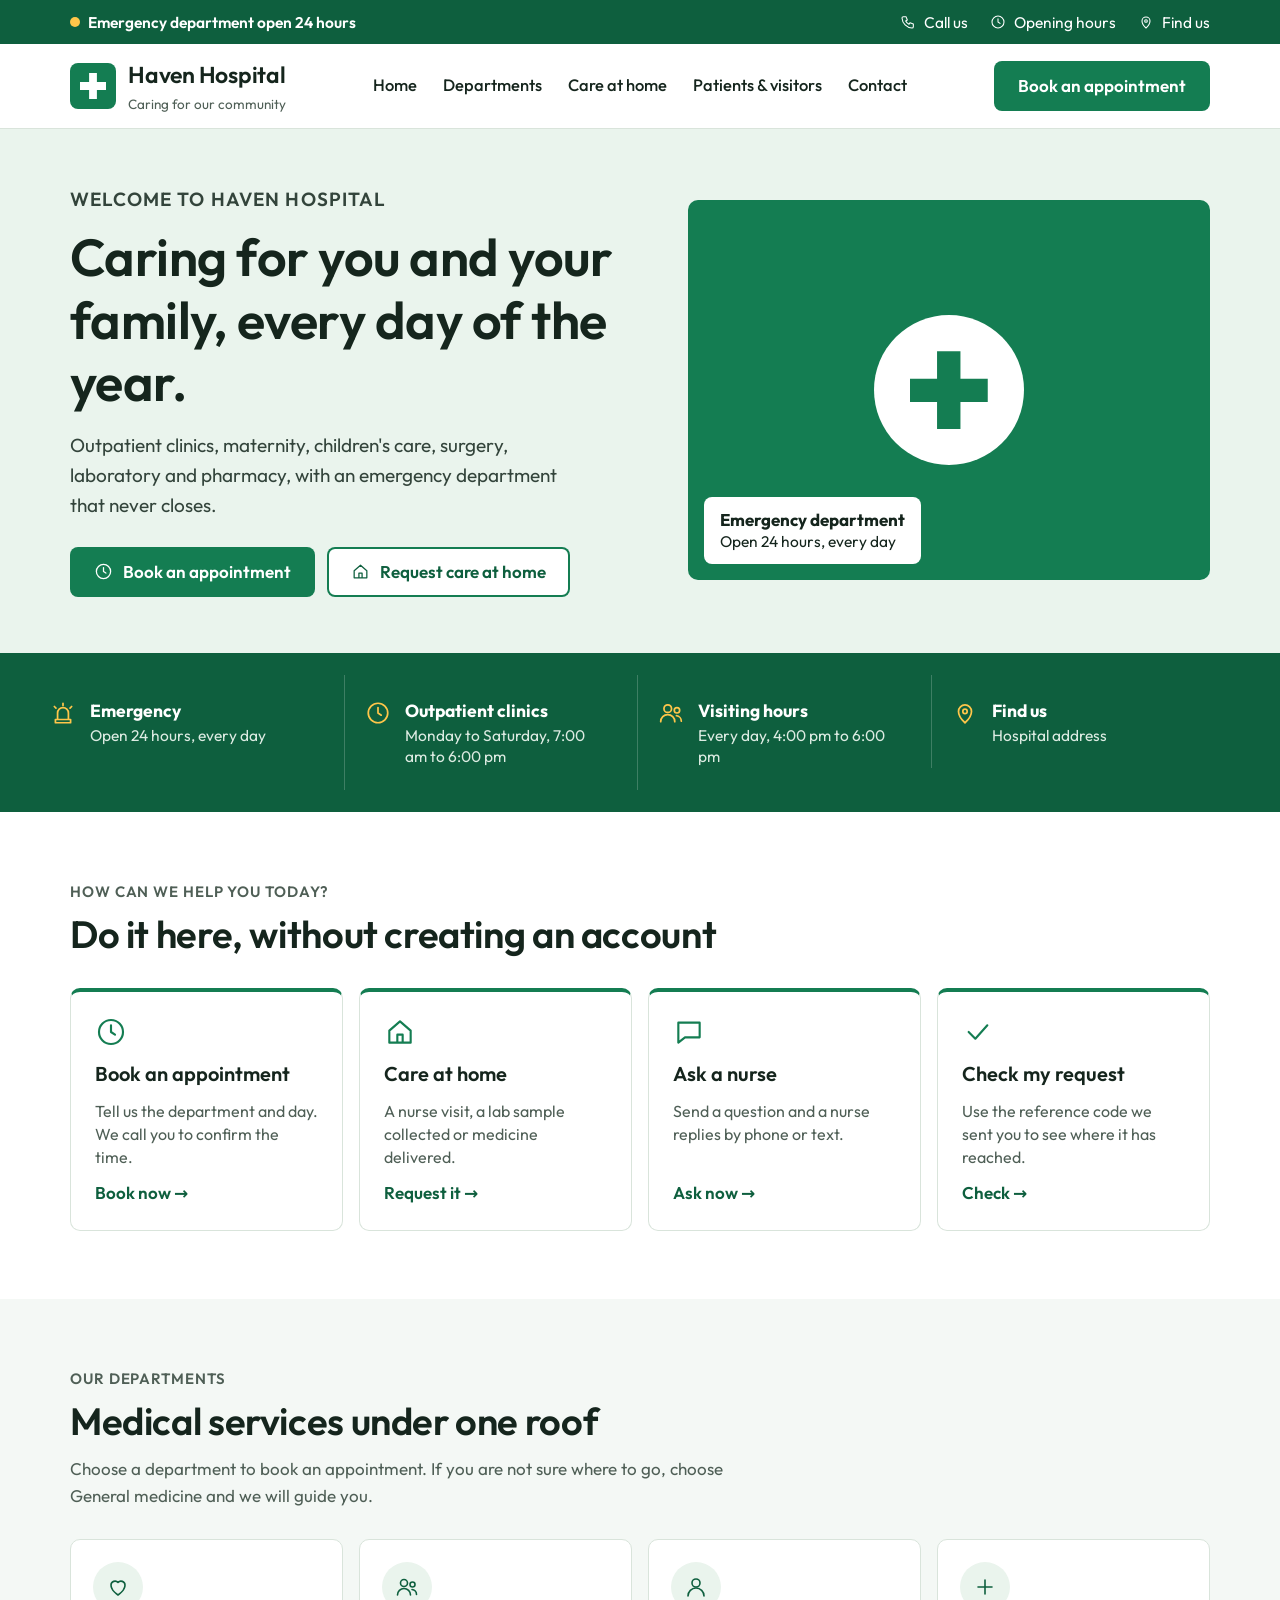
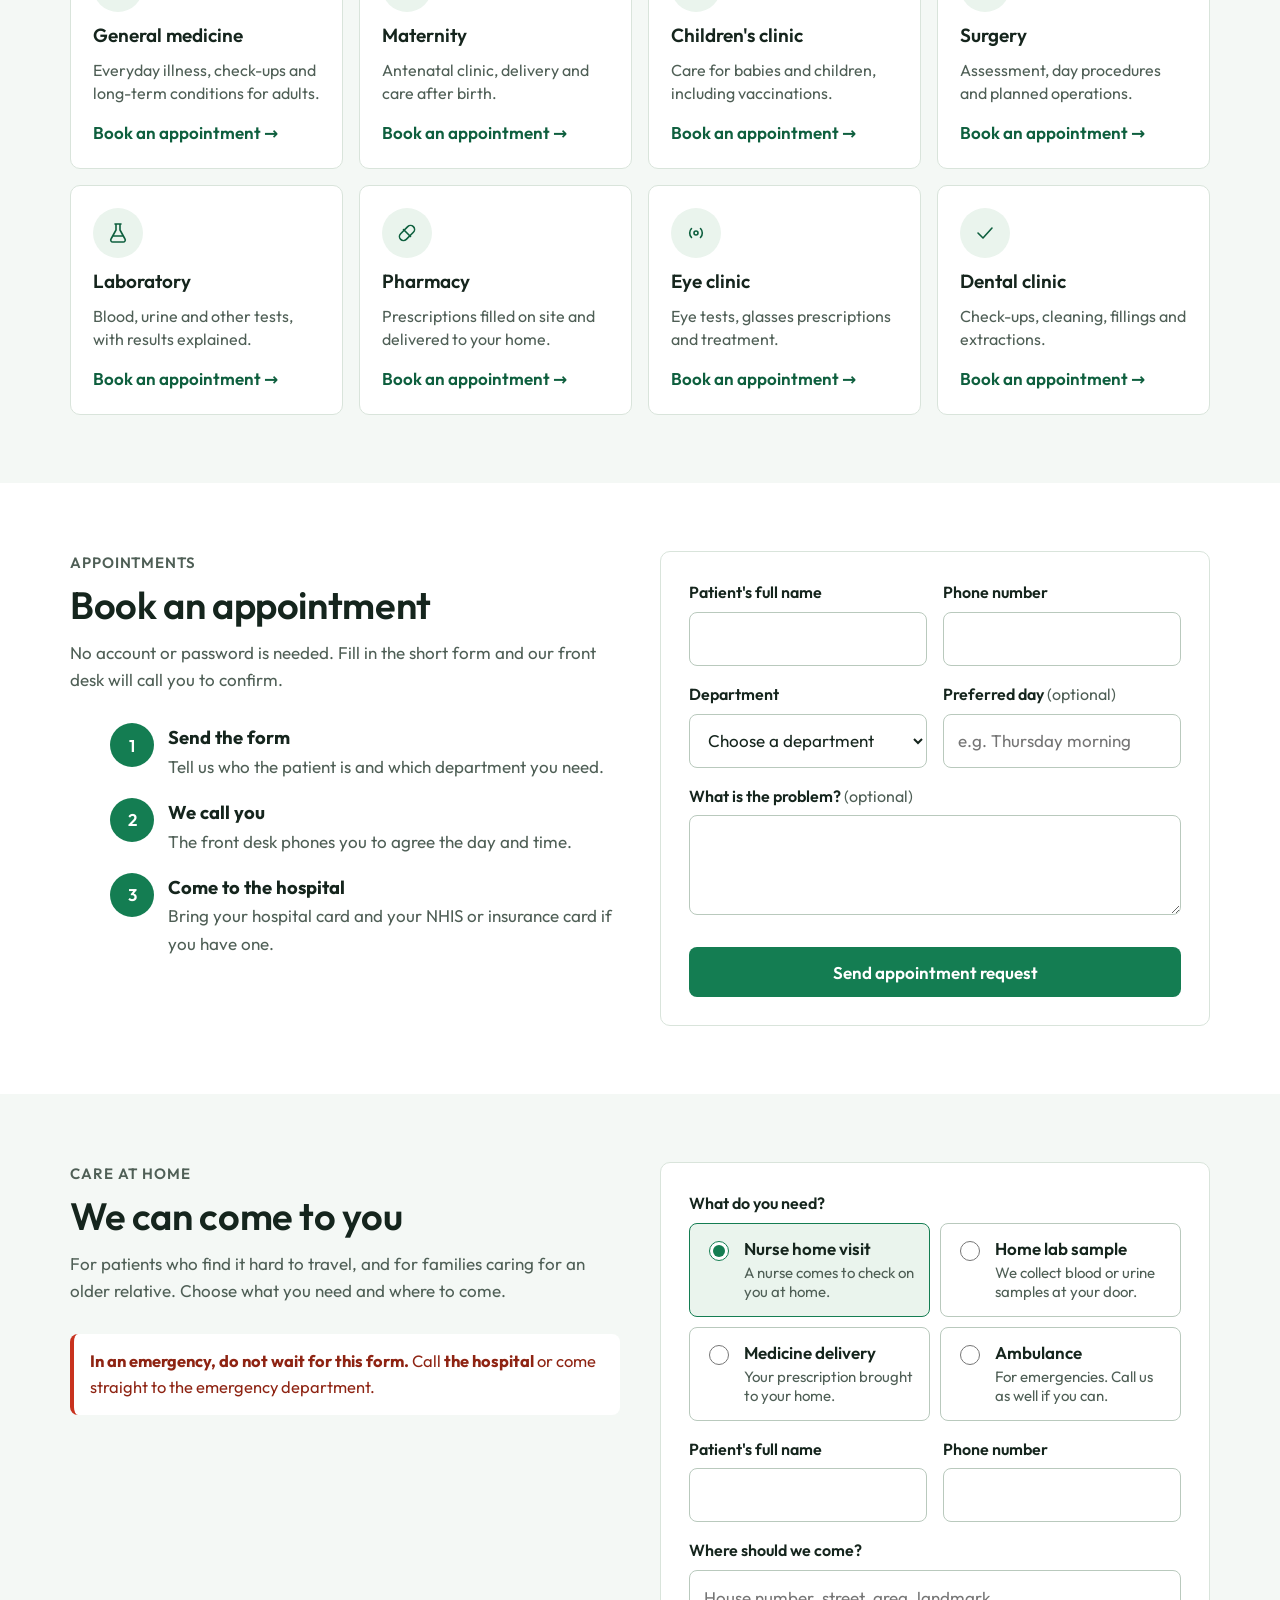
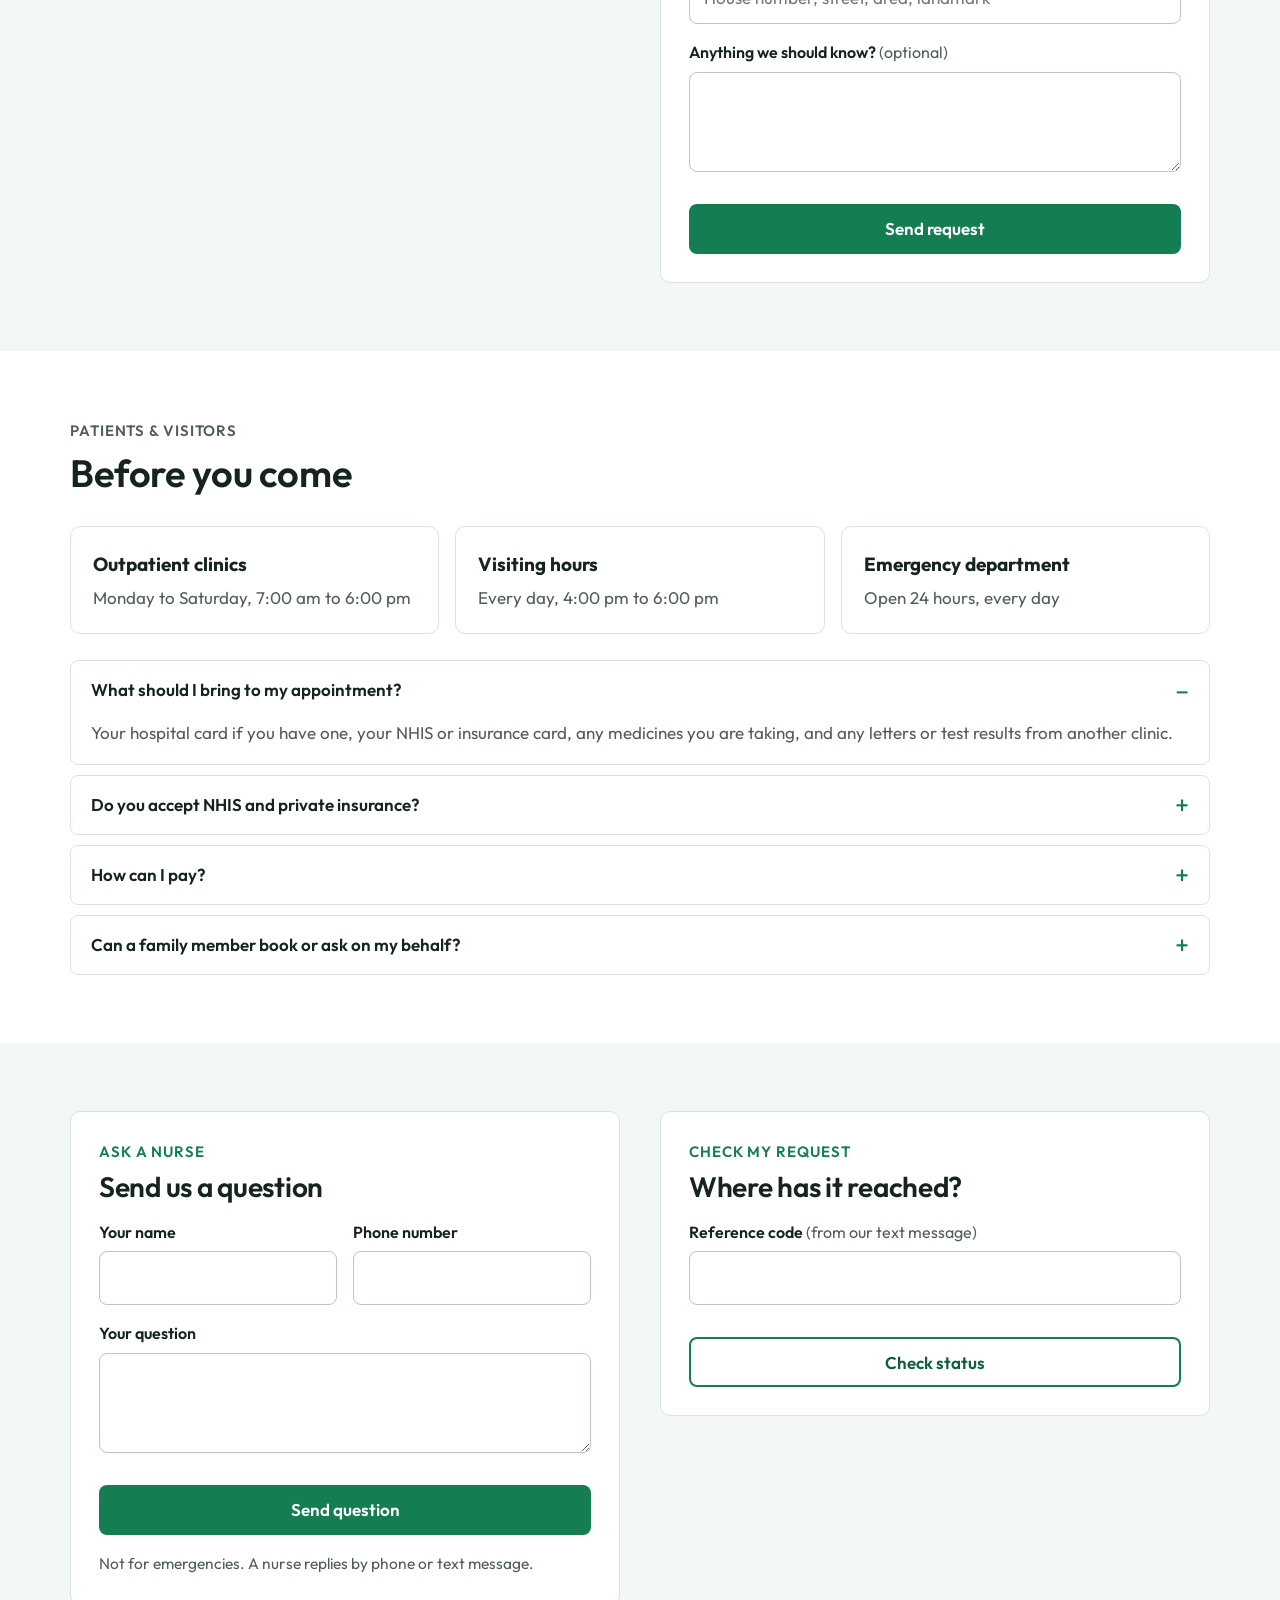
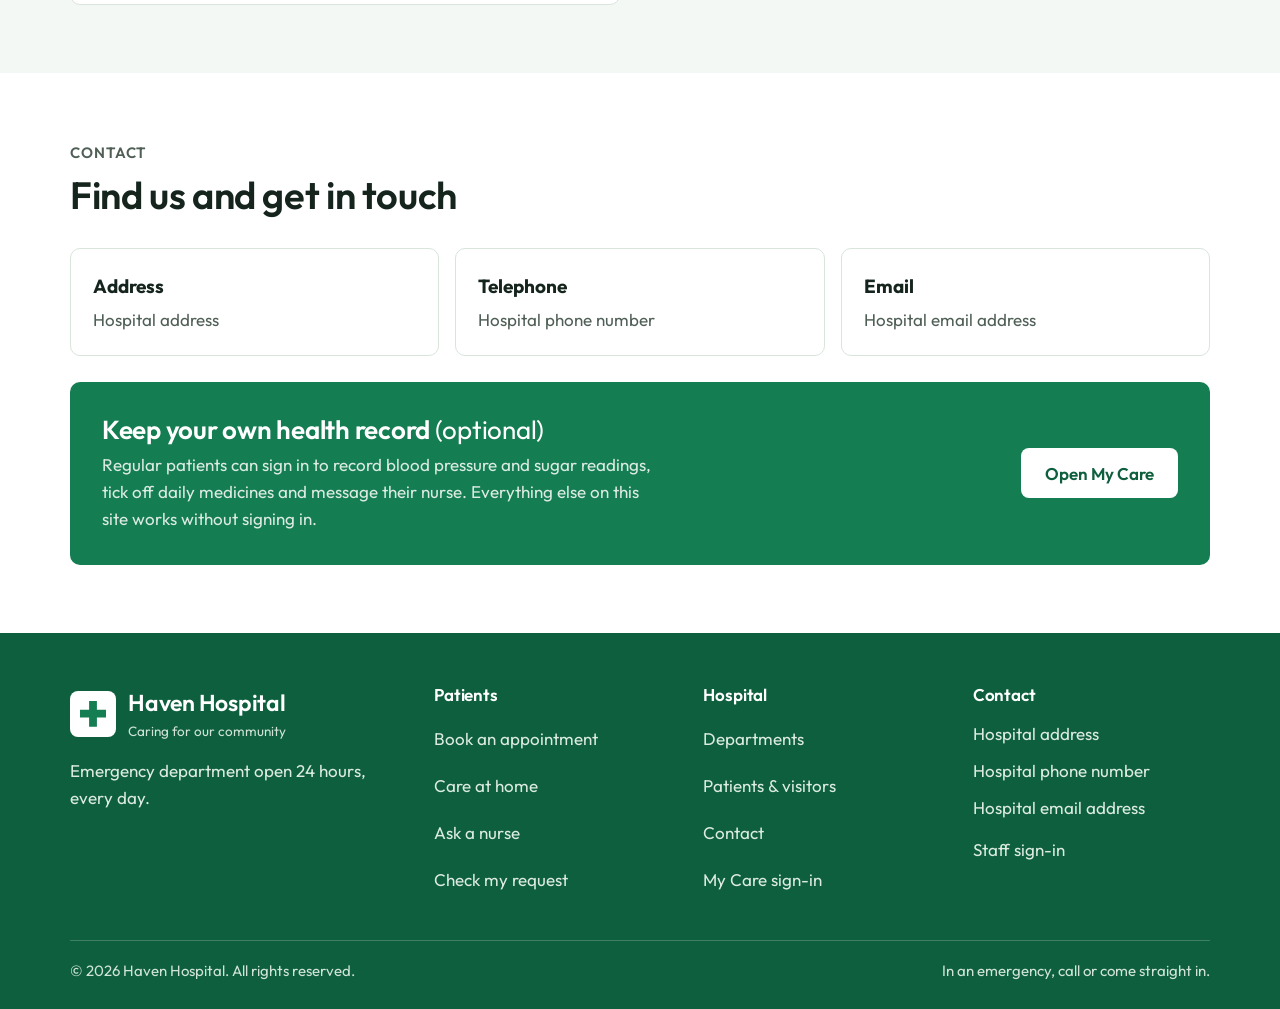
==== commit 2fb3f7ec: "Add files via upload" ====
--- a/index.html
+++ b/index.html
@@ -3,180 +3,198 @@
 <head>
 <meta charset="utf-8">
 <meta name="viewport" content="width=device-width, initial-scale=1">
-<title>Haven Hospital — your hospital stays with you at home</title>
-<meta name="description" content="Track your readings, get medicine reminders, request a nurse, lab sample or delivery at home, and message a nurse — from any phone.">
-<meta name="theme-color" content="#147D52">
-<link rel="icon" href="data:image/svg+xml,%3Csvg xmlns='http://www.w3.org/2000/svg' viewBox='0 0 32 32'%3E%3Ccircle cx='16' cy='16' r='16' fill='%23147D52'/%3E%3Cpath d='M13 8h6v5h5v6h-5v5h-6v-5H8v-6h5z' fill='%23FFC64A'/%3E%3C/svg%3E">
+<title>Haven Hospital</title>
+<meta name="description" content="Book an appointment, request care at home, ask a nurse a question and find our departments, opening hours and location.">
+<meta name="theme-color" content="#0E5F3E">
+<link rel="icon" href="data:image/svg+xml,%3Csvg xmlns='http://www.w3.org/2000/svg' viewBox='0 0 32 32'%3E%3Crect width='32' height='32' rx='6' fill='%23147D52'/%3E%3Cpath d='M13 7h6v6h6v6h-6v6h-6v-6H7v-6h6z' fill='%23fff'/%3E%3C/svg%3E">
 <link rel="preload" href="fonts/outfit-latin-wght-normal.woff2" as="font" type="font/woff2" crossorigin>
-<link rel="stylesheet" href="styles.css">
+<link rel="stylesheet" href="site.css">
 </head>
 <body>
 
-<header class="hero" id="top">
-  <i class="hero-haze"></i>
-  <i class="cloud" style="--w:150px;left:7%;top:24%" aria-hidden="true"></i>
-  <i class="cloud" style="--w:110px;right:9%;top:34%" aria-hidden="true"></i>
-  <i class="cloud" style="--w:190px;right:20%;bottom:9%" aria-hidden="true"></i>
-  <i class="cloud" style="--w:90px;left:22%;bottom:22%" aria-hidden="true"></i>
-  <nav class="nav" aria-label="Main">
-    <div>
-      <a class="pill dark logo" href="#top"><span data-name>haven</span><svg><use href="#i-pulse"/></svg></a>
-      <span class="pill hide-m"><svg><use href="#i-plus"/></svg>Hospital · <b>Open 24 hours</b></span>
-    </div>
-    <div>
-      <a class="pill hide-m" href="#find">Find us</a>
-      <a class="pill hide-m" data-tel href="#find"><svg><use href="#i-phone"/></svg>Call us</a>
-      <a class="pill ico-r" href="app.html"><span id="nav-auth">Sign in</span> <span class="ico"><svg><use href="#i-user"/></svg></span></a>
-    </div>
-  </nav>
-
-  <div class="hero-mid">
-    <i class="dash" aria-hidden="true"></i>
-    <h1>Your hospital <span class="sun" aria-hidden="true"><svg><use href="#i-plus"/></svg></span> stays<br>with you at home.</h1>
-    <p class="sub">Record your readings, keep track of your medicines and reach a nurse, all from your own phone.</p>
-    <div class="hero-cta">
-      <a class="go" href="app.html">Open my care <span class="ico"><svg><use href="#i-arrow"/></svg></span></a>
-      <a class="pill" data-tel href="#find"><svg><use href="#i-phone"/></svg>Call the hospital</a>
-    </div>
+<div class="site-top">
+  <div class="util"><div class="wrap">
+    <a class="em" data-tel-em href="#contact"><i></i><span id="em-text">Emergency department open 24 hours</span></a>
+    <div class="util-right">
+      <a data-tel href="#contact"><svg><use href="#i-phone"/></svg><span data-phone>Call us</span></a>
+      <a href="#visitors"><svg><use href="#i-clock"/></svg>Opening hours</a>
+      <a href="#contact"><svg><use href="#i-pin"/></svg>Find us</a>
+    </div>
+  </div></div>
+  <header class="head"><div class="wrap">
+    <a class="brand" href="#top"><span class="cross" aria-hidden="true"></span><span><span data-full>Haven Hospital</span><small>Caring for our community</small></span></a>
+    <nav class="menu" aria-label="Main">
+      <a href="#top">Home</a>
+      <a href="#departments">Departments</a>
+      <a href="#homecare">Care at home</a>
+      <a href="#visitors">Patients &amp; visitors</a>
+      <a href="#contact">Contact</a>
+    </nav>
+    <a class="btn" href="#appointment">Book an appointment</a>
+  </div></header>
+</div>
+
+<main id="top">
+  <section class="hero">
+    <div class="wrap">
+      <div>
+        <p class="eyebrow">Welcome to <span data-full>Haven Hospital</span></p>
+        <h1>Caring for you and your family, every day of the year.</h1>
+        <p>Outpatient clinics, maternity, children's care, surgery, laboratory and pharmacy, with an emergency department that never closes.</p>
+        <div class="cta">
+          <a class="btn" href="#appointment"><svg><use href="#i-clock"/></svg>Book an appointment</a>
+          <a class="btn line" href="#homecare"><svg><use href="#i-home"/></svg>Request care at home</a>
+        </div>
+      </div>
+      <!-- To use a real photo, save it as images/hero.jpg -->
+      <div class="photo" style="background-image:url(images/hero.jpg)">
+        <span class="emblem" id="emblem" aria-hidden="true"></span>
+        <div class="badge"><b>Emergency department</b>Open 24 hours, every day</div>
+      </div>
+    </div>
+  </section>
+
+  <div class="strip"><div class="wrap">
+    <div><svg><use href="#i-siren"/></svg><p><b>Emergency</b><span data-h-em></span></p></div>
+    <div><svg><use href="#i-clock"/></svg><p><b>Outpatient clinics</b><span data-h-out></span></p></div>
+    <div><svg><use href="#i-users"/></svg><p><b>Visiting hours</b><span data-h-vis></span></p></div>
+    <div><svg><use href="#i-pin"/></svg><p><b>Find us</b><span data-address></span></p></div>
+  </div></div>
+
+  <section class="sec">
+    <div class="wrap">
+      <div class="sec-head"><p class="eyebrow">How can we help you today?</p><h2>Do it here, without creating an account</h2></div>
+      <div class="tiles">
+        <a class="tile" href="#appointment"><svg><use href="#i-clock"/></svg><b>Book an appointment</b><span>Tell us the department and day. We call you to confirm the time.</span><em>Book now →</em></a>
+        <a class="tile" href="#homecare"><svg><use href="#i-home"/></svg><b>Care at home</b><span>A nurse visit, a lab sample collected or medicine delivered.</span><em>Request it →</em></a>
+        <a class="tile" href="#ask"><svg><use href="#i-chat"/></svg><b>Ask a nurse</b><span>Send a question and a nurse replies by phone or text.</span><em>Ask now →</em></a>
+        <a class="tile" href="#status"><svg><use href="#i-check"/></svg><b>Check my request</b><span>Use the reference code we sent you to see where it has reached.</span><em>Check →</em></a>
+      </div>
+    </div>
+  </section>
+
+  <section class="sec tint" id="departments">
+    <div class="wrap">
+      <div class="sec-head"><p class="eyebrow">Our departments</p><h2>Medical services under one roof</h2><p>Choose a department to book an appointment. If you are not sure where to go, choose General medicine and we will guide you.</p></div>
+      <div class="depts" id="depts"></div>
+    </div>
+  </section>
+
+  <section class="sec" id="appointment">
+    <div class="wrap two">
+      <div>
+        <div class="sec-head"><p class="eyebrow">Appointments</p><h2>Book an appointment</h2><p>No account or password is needed. Fill in the short form and our front desk will call you to confirm.</p></div>
+        <ol class="steps">
+          <li><p><b>Send the form</b><span>Tell us who the patient is and which department you need.</span></p></li>
+          <li><p><b>We call you</b><span>The front desk phones you to agree the day and time.</span></p></li>
+          <li><p><b>Come to the hospital</b><span>Bring your hospital card and your NHIS or insurance card if you have one.</span></p></li>
+        </ol>
+      </div>
+      <form class="panel form" id="f-appt" novalidate>
+        <div class="row2">
+          <div class="field"><label for="a-name">Patient's full name</label><input id="a-name" autocomplete="name" required></div>
+          <div class="field"><label for="a-phone">Phone number</label><input id="a-phone" type="tel" inputmode="tel" autocomplete="tel" required></div>
+        </div>
+        <div class="row2">
+          <div class="field"><label for="a-dept">Department</label><select id="a-dept" required></select></div>
+          <div class="field"><label for="a-when">Preferred day <span>(optional)</span></label><input id="a-when" placeholder="e.g. Thursday morning"></div>
+        </div>
+        <div class="field"><label for="a-note">What is the problem? <span>(optional)</span></label><textarea id="a-note"></textarea></div>
+        <div class="out" aria-live="polite"></div>
+        <button class="btn">Send appointment request</button>
+      </form>
+    </div>
+  </section>
+
+  <section class="sec tint" id="homecare">
+    <div class="wrap two">
+      <div>
+        <div class="sec-head"><p class="eyebrow">Care at home</p><h2>We can come to you</h2><p>For patients who find it hard to travel, and for families caring for an older relative. Choose what you need and where to come.</p></div>
+        <div class="msg err" style="background:#fff"><b>In an emergency, do not wait for this form.</b> Call <b data-emergency>the hospital</b> or come straight to the emergency department.</div>
+      </div>
+      <form class="panel form" id="f-home" novalidate>
+        <div class="field"><span class="lab" id="hc-lab">What do you need?</span><div class="choice" id="hc-choice" role="radiogroup" aria-labelledby="hc-lab"></div></div>
+        <div class="row2">
+          <div class="field"><label for="h-name">Patient's full name</label><input id="h-name" autocomplete="name" required></div>
+          <div class="field"><label for="h-phone">Phone number</label><input id="h-phone" type="tel" inputmode="tel" autocomplete="tel" required></div>
+        </div>
+        <div class="field"><label for="h-addr">Where should we come?</label><input id="h-addr" placeholder="House number, street, area, landmark" autocomplete="street-address" required></div>
+        <div class="field"><label for="h-note">Anything we should know? <span>(optional)</span></label><textarea id="h-note"></textarea></div>
+        <div class="out" aria-live="polite"></div>
+        <button class="btn">Send request</button>
+      </form>
+    </div>
+  </section>
+
+  <section class="sec" id="visitors">
+    <div class="wrap">
+      <div class="sec-head"><p class="eyebrow">Patients &amp; visitors</p><h2>Before you come</h2></div>
+      <div class="facts">
+        <div class="fact"><b>Outpatient clinics</b><span data-h-out></span></div>
+        <div class="fact"><b>Visiting hours</b><span data-h-vis></span></div>
+        <div class="fact"><b>Emergency department</b><span data-h-em></span></div>
+      </div>
+      <details open><summary>What should I bring to my appointment?</summary><p>Your hospital card if you have one, your NHIS or insurance card, any medicines you are taking, and any letters or test results from another clinic.</p></details>
+      <details><summary>Do you accept NHIS and private insurance?</summary><p>Please bring your card and ask at the front desk when you arrive. They will tell you what is covered before you are seen.</p></details>
+      <details><summary>How can I pay?</summary><p>You can pay at the cashier by cash, mobile money or card. Ask for a receipt for every payment.</p></details>
+      <details><summary>Can a family member book or ask on my behalf?</summary><p>Yes. A son, daughter or carer can fill in any form on this page with the patient's name and their own phone number.</p></details>
+    </div>
+  </section>
+
+  <section class="sec tint" id="ask">
+    <div class="wrap two">
+      <form class="panel form" id="f-ask" novalidate>
+        <div><p class="eyebrow">Ask a nurse</p><h2 style="font-size:28px;margin-top:6px">Send us a question</h2></div>
+        <div class="row2">
+          <div class="field"><label for="q-name">Your name</label><input id="q-name" autocomplete="name" required></div>
+          <div class="field"><label for="q-phone">Phone number</label><input id="q-phone" type="tel" inputmode="tel" autocomplete="tel" required></div>
+        </div>
+        <div class="field"><label for="q-text">Your question</label><textarea id="q-text" required></textarea></div>
+        <div class="out" aria-live="polite"></div>
+        <button class="btn">Send question</button>
+        <p style="font-size:15.5px;color:var(--muted)">Not for emergencies. A nurse replies by phone or text message.</p>
+      </form>
+      <form class="panel form" id="status" novalidate>
+        <div><p class="eyebrow">Check my request</p><h2 style="font-size:28px;margin-top:6px">Where has it reached?</h2></div>
+        <div class="field"><label for="s-code">Reference code <span>(from our text message)</span></label><input id="s-code" autocomplete="off" style="text-transform:uppercase;letter-spacing:.08em" required></div>
+        <div class="out" aria-live="polite"></div>
+        <button class="btn line">Check status</button>
+      </form>
+    </div>
+  </section>
+
+  <section class="sec" id="contact">
+    <div class="wrap">
+      <div class="sec-head"><p class="eyebrow">Contact</p><h2>Find us and get in touch</h2></div>
+      <div class="facts">
+        <div class="fact"><b>Address</b><span data-address></span></div>
+        <div class="fact"><b>Telephone</b><span data-phone-long></span></div>
+        <div class="fact"><b>Email</b><span data-email></span></div>
+      </div>
+      <div class="band">
+        <div><h2>Keep your own health record <span style="font-weight:400">(optional)</span></h2><p>Regular patients can sign in to record blood pressure and sugar readings, tick off daily medicines and message their nurse. Everything else on this site works without signing in.</p></div>
+        <a class="btn" href="app.html">Open My Care</a>
+      </div>
+    </div>
+  </section>
+</main>
+
+<footer class="foot">
+  <div class="wrap">
+    <div class="foot-grid">
+      <div><a class="brand" href="#top"><span class="cross" aria-hidden="true"></span><span><span data-full>Haven Hospital</span><small>Caring for our community</small></span></a><p>Emergency department open 24 hours, every day.</p></div>
+      <div><h3>Patients</h3><ul><li><a href="#appointment">Book an appointment</a></li><li><a href="#homecare">Care at home</a></li><li><a href="#ask">Ask a nurse</a></li><li><a href="#status">Check my request</a></li></ul></div>
+      <div><h3>Hospital</h3><ul><li><a href="#departments">Departments</a></li><li><a href="#visitors">Patients &amp; visitors</a></li><li><a href="#contact">Contact</a></li><li><a href="app.html">My Care sign-in</a></li></ul></div>
+      <div><h3>Contact</h3><ul><li data-address></li><li data-phone-long></li><li data-email></li><li><a href="team.html">Staff sign-in</a></li></ul></div>
+    </div>
+    <div class="legal"><span>© <span id="year"></span> <span data-full>Haven Hospital</span>. All rights reserved.</span><span>In an emergency, call or come straight in.</span></div>
   </div>
-
-  <div class="hero-card" id="hero-card">
-    <span class="ico lg"><svg><use href="#i-users"/></svg></span>
-    <p>No app to download. Sign in with your <b>phone number</b>.</p>
-    <button class="x" aria-label="Close" id="hero-x">×</button>
-  </div>
-  <a class="pill hero-tag" href="#find"><b></b>Emergency? Call or come straight in</a>
-</header>
-
-<aside class="side" aria-label="Quick links">
-  <a class="ico" href="app.html#nurse" aria-label="Message a nurse"><svg><use href="#i-chat"/></svg></a>
-  <a class="ico" href="app.html#home" aria-label="Request care at home"><svg><use href="#i-home"/></svg></a>
-  <a class="ico" href="app.html#vitals" aria-label="Record a reading"><svg><use href="#i-pulse"/></svg></a>
-  <a class="ico" href="#top" aria-label="Back to top"><svg><use href="#i-up"/></svg></a>
-</aside>
-
-<main>
-  <!-- ABOUT -->
-  <section class="sec wrap" id="about">
-    <svg class="curve" viewBox="0 0 1240 520" preserveAspectRatio="none" aria-hidden="true"><path d="M0 110C180 40 300 130 360 300s190 190 330 120 170-250 550-280"/></svg>
-    <div class="center">
-      <p class="sec-label">How it helps</p>
-      <h2 class="h2" style="margin-top:14px">The care you trust, <span class="hl">between <span class="ico"><svg><use href="#i-heart"/></svg></span></span><br>your hospital visits.</h2>
-      <p class="lead">The same nurses and doctors you see at the hospital keep an eye on you at home, so small problems are caught early.</p>
-      <a class="go" href="#services">See what you can do <span class="ico dark"><svg><use href="#i-arrow"/></svg></span></a>
-    </div>
-
-    <div class="cards">
-      <article class="c c-dark">
-        <span class="pill glass" style="align-self:flex-start"><svg><use href="#i-clock"/></svg>Morning · Evening</span>
-        <h3>A gentle reminder when it is time for your medicine.</h3>
-      </article>
-      <article class="c c-phone">
-        <div class="mini" aria-hidden="true"><small>Today</small><b>124/82</b><span>All good this morning</span></div>
-        <a class="pill cap-pill" href="app.html#vitals"><svg><use href="#i-pulse"/></svg>Your readings</a>
-      </article>
-      <article class="c c-home">
-        <i class="dash" aria-hidden="true"></i>
-        <span class="ico xl" style="box-shadow:none" aria-hidden="true"><svg><use href="#i-home"/></svg></span>
-        <a class="pill cap-pill" href="app.html#home"><svg><use href="#i-pin"/></svg>A nurse at your door</a>
-      </article>
-      <article class="c c-steel">
-        <span class="pill glass" style="align-self:flex-start"><svg><use href="#i-pulse"/></svg>Watched over</span>
-        <p>If a reading is <b>out of range</b>, your care team is told straight away.</p>
-      </article>
-      <article class="c c-sky">
-        <i class="dash" aria-hidden="true"></i>
-        <span class="figure" aria-hidden="true"><svg><use href="#i-chat"/></svg></span>
-        <a class="pill ico-r" href="app.html#nurse">Message a nurse <span class="ico"><svg><use href="#i-out"/></svg></span></a>
-      </article>
-    </div>
-  </section>
-
-  <!-- SERVICES -->
-  <section class="sec wrap" id="services">
-    <div class="svc">
-      <div class="svc-art">
-        <p class="sec-label" style="color:#fff">What you can do</p>
-        <i class="capsule" aria-hidden="true"></i><i class="inner" aria-hidden="true"></i>
-        <i class="dot" style="left:62%;top:22%"></i><i class="dot" style="left:34%;top:44%;width:7px;height:7px"></i>
-        <div class="chip-big" style="right:5%;top:23%"><span class="pill glass"><svg><use href="#i-pulse"/></svg>Blood pressure</span><span class="val" style="align-self:flex-end;padding-right:6px">124/82</span></div>
-        <div class="chip-big" style="left:5%;top:46%"><span class="pill glass"><svg><use href="#i-drop"/></svg>Sugar</span><span class="val">5.6 mmol/L</span></div>
-        <p class="place"><svg style="display:inline;width:.9em;height:.9em;vertical-align:-.1em"><use href="#i-pin"/></svg> Readings from home</p>
-      </div>
-      <div class="svc-info">
-        <div class="tabs-row" role="tablist" id="svc-tabs"></div>
-        <div class="slide">
-          <button class="chev" id="svc-prev" aria-label="Previous"><svg><use href="#i-left"/></svg></button>
-          <div class="slide-body" aria-live="polite">
-            <span class="ico xl" id="svc-ico" style="box-shadow:none"></span>
-            <p class="path" id="svc-path"></p>
-            <h3 id="svc-text"></h3>
-            <a class="go" id="svc-link" href="app.html">Open <span class="ico dark"><svg><use href="#i-arrow"/></svg></span></a>
-          </div>
-          <button class="chev" id="svc-next" aria-label="Next"><svg><use href="#i-right"/></svg></button>
-        </div>
-        <div class="dots" id="svc-dots" aria-hidden="true"></div>
-      </div>
-    </div>
-  </section>
-
-  <!-- APP -->
-  <section class="sec wrap" id="app">
-    <div class="center">
-      <p class="sec-label">On your phone</p>
-      <h2 class="h2" style="margin-top:14px">Simple enough <svg class="h-ico" aria-hidden="true"><use href="#i-cloud"/></svg> for<br><span class="hl">everyone <span class="ico cyan" style="box-shadow:none"><svg><use href="#i-users"/></svg></span></span> in the family.</h2>
-    </div>
-    <div class="appshow">
-      <i class="ring" aria-hidden="true"></i>
-      <ul class="notes l">
-        <li>Large, clear numbers<small>Your latest readings on one screen</small></li>
-        <li>One-tap medicine list<small>Tick each one off as you take it</small></li>
-        <li>Family can help<small>A son or daughter can sign in for you</small></li>
-      </ul>
-      <div style="position:relative">
-        <i class="cloud" style="--w:92px;left:-70px;bottom:120px"></i><i class="cloud" style="--w:92px;right:-74px;top:150px"></i>
-        <div class="phone" aria-hidden="true">
-          <p class="t">08:02</p><p class="city">Good morning</p>
-          <p class="big">124/82 <small>mmHg</small></p>
-          <p class="say">It's medicine time</p>
-          <div class="row"><span>Sugar<b>5.6</b></span><span>Temp<b>36.7°</b></span><span>Weight<b>71</b></span></div>
-          <div class="dock"><span class="pill">add reading</span><span class="pill">nurse</span></div>
-        </div>
-      </div>
-      <ul class="notes r">
-        <li><b>Nurse</b> alerts<small>An out-of-range reading reaches your care team straight away</small></li>
-        <li>Care <b>at home</b><small>Nurse visit, lab sample or medicine delivery to your door</small></li>
-        <li>Message a <b>nurse</b><small>Ask a question without travelling or waiting on the phone</small></li>
-      </ul>
-    </div>
-    <div class="float-card">
-      <span class="ico lg"><svg><use href="#i-users"/></svg></span>
-      <a class="ico lg dark" href="app.html" aria-label="Open haven"><svg><use href="#i-down"/></svg></a>
-      <p>Nothing to install. Works on <b>any phone</b> with a browser.</p>
-    </div>
-  </section>
-
-  <!-- FIND US -->
-  <section class="sec wrap" id="find">
-    <div class="center"><p class="sec-label">Find us</p><h2 class="h2" style="margin-top:14px">A real hospital, <span class="hl">close by <span class="ico"><svg><use href="#i-pin"/></svg></span></span></h2></div>
-    <div class="info">
-      <div class="box"><span class="ico lg"><svg><use href="#i-pin"/></svg></span><h3>Visit us</h3><p data-address></p><p class="muted">Open 24 hours, every day</p></div>
-      <div class="box"><span class="ico lg"><svg><use href="#i-phone"/></svg></span><h3>Call us</h3><p data-phone></p><p class="muted">A person answers and can book or advise</p></div>
-      <div class="box em"><span class="ico lg" style="color:var(--red)"><svg><use href="#i-siren"/></svg></span><h3>Emergency</h3><p>Do not use the app. Call <b data-emergency></b> or come straight to the hospital.</p></div>
-    </div>
-  </section>
-
-  <!-- END -->
-  <footer class="end wrap">
-    <h2>Here <span class="sky-pill" aria-hidden="true"></span> whenever<br>you need us.</h2>
-    <div class="end-row"><a class="go solid" href="app.html">Create my account <span class="ico"><svg><use href="#i-arrow"/></svg></span></a><a class="pill" data-tel href="#find"><svg><use href="#i-phone"/></svg>Call the hospital</a></div>
-    <div class="end-foot">
-      <span>Copyright © <span id="year"></span> <span data-full></span></span>
-      <nav><a href="app.html">Patient sign-in</a><a href="team.html">Care team sign-in</a></nav>
-      <a class="totop" href="#top" aria-label="Back to top"><svg><use href="#i-up"/></svg></a>
-    </div>
-  </footer>
-</main>
+</footer>
+
+<div class="callbar">
+  <a class="btn red" data-tel-em href="#contact"><svg><use href="#i-phone"/></svg>Emergency</a>
+  <a class="btn" href="#appointment">Book appointment</a>
+</div>
 
 <script src="data.js"></script>
 <script src="common.js"></script>
--- a/site.css
+++ b/site.css
@@ -0,0 +1,161 @@
+/* Public home page: a conventional hospital layout */
+@font-face{font-family:"Outfit";src:url("fonts/outfit-latin-wght-normal.woff2") format("woff2");font-weight:100 900;font-display:swap}
+:root{--green:#147D52;--green-d:#0E5F3E;--mint:#EAF4ED;--tint:#F4F8F5;--ink:#15251D;--muted:#4F5F56;--line:#D9E4DB;--sun:#FFC64A;--red:#C8321E;--r:10px}
+*{box-sizing:border-box}
+html{scroll-behavior:smooth;scroll-padding-top:150px;-webkit-text-size-adjust:100%}
+body{margin:0;background:#fff;color:var(--ink);font:400 17px/1.6 "Outfit",system-ui,sans-serif;-webkit-font-smoothing:antialiased}
+h1,h2,h3,p,ul{margin:0;padding:0}
+ul{list-style:none}
+h1,h2,h3{font-weight:600;line-height:1.2;letter-spacing:-.01em}
+a{color:inherit;text-decoration:none}
+button{font:inherit;color:inherit;background:none;border:0;padding:0;cursor:pointer}
+svg{display:block}
+:focus-visible{outline:3px solid var(--sun);outline-offset:2px}
+[hidden]{display:none!important}
+.wrap{max-width:1180px;margin:0 auto;padding:0 20px}
+.btn{display:inline-flex;align-items:center;justify-content:center;gap:10px;min-height:50px;padding:0 24px;border-radius:8px;background:var(--green);color:#fff;font-size:17px;font-weight:600;white-space:nowrap}
+.btn:hover{background:var(--green-d)}
+.btn.line{background:#fff;color:var(--green-d);box-shadow:inset 0 0 0 2px var(--green)}
+.btn.line:hover{background:var(--mint)}
+.btn.sun{background:var(--sun);color:var(--ink)}
+.btn.red{background:var(--red)}
+.btn svg{width:19px;height:19px}
+.btn:disabled{opacity:.5;cursor:default}
+
+/* top bar + header */
+.site-top{position:sticky;top:0;z-index:20;background:#fff;box-shadow:0 1px 0 var(--line)}
+.util{background:var(--green-d);color:#fff;font-size:15.5px}
+.util .wrap{display:flex;justify-content:space-between;align-items:center;gap:16px;min-height:44px;flex-wrap:wrap}
+.util a,.util span{display:inline-flex;align-items:center;gap:8px}
+.util svg{width:16px;height:16px}
+.util .em{font-weight:600}
+.util .em i{width:10px;height:10px;border-radius:50%;background:var(--sun)}
+.util-right{display:flex;gap:22px}
+.head .wrap{display:flex;justify-content:space-between;align-items:center;gap:20px;min-height:84px}
+.brand{display:flex;align-items:center;gap:12px;font-size:23px;font-weight:600;letter-spacing:-.01em}
+.brand small{display:block;font-size:13.5px;font-weight:400;color:var(--muted);letter-spacing:0}
+.cross{width:46px;height:46px;flex:none;border-radius:8px;background:var(--green);display:grid;place-items:center}
+.cross::before{content:"";width:26px;height:26px;background:#fff;clip-path:polygon(35% 0,65% 0,65% 35%,100% 35%,100% 65%,65% 65%,65% 100%,35% 100%,35% 65%,0 65%,0 35%,35% 35%)}
+.menu{display:flex;gap:26px;font-size:16.5px;font-weight:500}
+.menu a{padding:12px 0;border-bottom:2px solid transparent}
+.menu a:hover{border-color:var(--green);color:var(--green-d)}
+
+/* hero */
+.hero{background:var(--mint)}
+.hero .wrap{display:grid;grid-template-columns:1.05fr .95fr;gap:40px;align-items:center;padding-top:56px;padding-bottom:56px}
+.eyebrow{font-size:15px;font-weight:600;letter-spacing:.06em;text-transform:uppercase;color:var(--green)}
+.hero h1{font-size:clamp(34px,4.4vw,52px);margin:12px 0 16px}
+.hero p{font-size:19px;color:#33443B;max-width:520px}
+.cta{display:flex;gap:12px;flex-wrap:wrap;margin-top:26px}
+.photo{position:relative;min-height:380px;border-radius:var(--r);background:var(--green) center/cover no-repeat;overflow:hidden;display:grid;place-items:center}
+.photo .emblem{width:150px;height:150px;border-radius:50%;background:#fff;display:grid;place-items:center}
+.photo .emblem::before{content:"";width:78px;height:78px;background:var(--green);clip-path:polygon(35% 0,65% 0,65% 35%,100% 35%,100% 65%,65% 65%,65% 100%,35% 100%,35% 65%,0 65%,0 35%,35% 35%)}
+.photo .badge{position:absolute;left:16px;bottom:16px;background:#fff;border-radius:8px;padding:12px 16px;font-size:15.5px;line-height:1.35}
+.photo .badge b{display:block;font-size:17px}
+.strip{background:var(--green-d);color:#fff}
+.strip .wrap{display:grid;grid-template-columns:repeat(4,1fr)}
+.strip div{padding:22px 20px;border-left:1px solid rgba(255,255,255,.2);display:flex;gap:14px;align-items:flex-start}
+.strip div:first-child{border-left:0;padding-left:0}
+.strip svg{width:26px;height:26px;flex:none;margin-top:3px;color:var(--sun)}
+.strip b{display:block;font-size:17.5px}
+.strip span{font-size:15.5px;color:#DCEBE2;line-height:1.4;display:block}
+
+/* sections */
+.sec{padding:68px 0}
+.sec.tint{background:var(--tint)}
+.sec-head{max-width:700px;margin-bottom:30px}
+.sec-head h2{font-size:clamp(28px,3.2vw,38px);margin:8px 0 10px}
+.sec-head p{color:var(--muted)}
+.tiles{display:grid;grid-template-columns:repeat(4,1fr);gap:16px}
+.tile{display:flex;flex-direction:column;gap:10px;padding:24px;border:1px solid var(--line);border-radius:var(--r);background:#fff;border-top:4px solid var(--green)}
+.tile:hover{box-shadow:0 8px 20px rgba(20,60,40,.1)}
+.tile svg{width:32px;height:32px;color:var(--green)}
+.tile b{font-size:20px;font-weight:600}
+.tile span{color:var(--muted);font-size:16px;line-height:1.45}
+.tile em{font-style:normal;font-weight:600;color:var(--green-d);margin-top:auto}
+.depts{display:grid;grid-template-columns:repeat(4,1fr);gap:16px}
+.dept{background:#fff;border:1px solid var(--line);border-radius:var(--r);padding:22px;display:flex;flex-direction:column;gap:8px}
+.dept .ic{width:50px;height:50px;border-radius:50%;background:var(--mint);display:grid;place-items:center;color:var(--green-d)}
+.dept .ic svg{width:24px;height:24px}
+.dept b{font-size:19px;font-weight:600}
+.dept span{color:var(--muted);font-size:16px;line-height:1.45}
+.dept a{font-weight:600;color:var(--green-d);margin-top:auto;padding-top:6px}
+.two{display:grid;grid-template-columns:1fr 1fr;gap:40px;align-items:start}
+.panel{background:#fff;border:1px solid var(--line);border-radius:var(--r);padding:28px}
+.form{display:flex;flex-direction:column;gap:16px}
+.row2{display:grid;grid-template-columns:1fr 1fr;gap:16px}
+.field{display:flex;flex-direction:column;gap:6px}
+.field label,.field .lab{font-size:16px;font-weight:600}
+.field label span{font-weight:400;color:var(--muted)}
+.field input,.field select,.field textarea{height:54px;border:1.5px solid #B9C9BD;border-radius:8px;background:#fff;padding:0 14px;font:400 17px "Outfit",sans-serif;color:var(--ink);width:100%}
+.field textarea{height:auto;min-height:100px;padding:12px 14px;resize:vertical}
+.field input:focus,.field select:focus,.field textarea:focus{outline:0;border-color:var(--green);box-shadow:0 0 0 3px var(--mint)}
+.choice{display:grid;grid-template-columns:1fr 1fr;gap:10px}
+.choice label{display:flex;gap:12px;align-items:flex-start;padding:14px;border:1.5px solid #B9C9BD;border-radius:8px;cursor:pointer;font-weight:600;line-height:1.3}
+.choice label span{display:block;font-weight:400;font-size:15px;color:var(--muted);margin-top:3px}
+.choice input{width:20px;height:20px;margin-top:3px;accent-color:var(--green);flex:none}
+.choice label:has(input:checked){border-color:var(--green);background:var(--mint)}
+.msg{padding:14px 16px;border-radius:8px;background:var(--mint);border-left:4px solid var(--green);font-size:16.5px}
+.msg.err{background:#FBEAE6;border-color:var(--red);color:#8E2413}
+.msg b.code{font-size:24px;letter-spacing:.08em;display:block;margin:4px 0}
+.steps{display:flex;flex-direction:column;gap:18px;counter-reset:s}
+.steps li{display:grid;grid-template-columns:44px 1fr;gap:14px;counter-increment:s}
+.steps li::before{content:counter(s);width:44px;height:44px;border-radius:50%;background:var(--green);color:#fff;display:grid;place-items:center;font-weight:600}
+.steps b{display:block;font-size:18.5px}
+.steps span{color:var(--muted)}
+.facts{display:grid;grid-template-columns:repeat(3,1fr);gap:16px;margin-bottom:26px}
+.fact{background:#fff;border:1px solid var(--line);border-radius:var(--r);padding:22px}
+.fact b{display:block;font-size:19px;margin-bottom:4px}
+.fact span{color:var(--muted)}
+details{border:1px solid var(--line);border-radius:8px;background:#fff;padding:0 20px}
+details+details{margin-top:10px}
+summary{min-height:58px;display:flex;align-items:center;justify-content:space-between;gap:12px;font-weight:600;cursor:pointer;list-style:none}
+summary::-webkit-details-marker{display:none}
+summary::after{content:"+";font-size:26px;font-weight:400;color:var(--green)}
+details[open] summary::after{content:"–"}
+details p{padding:0 0 18px;color:var(--muted)}
+.band{background:var(--green);color:#fff;border-radius:var(--r);padding:32px;display:flex;justify-content:space-between;align-items:center;gap:24px;flex-wrap:wrap}
+.band h2{font-size:26px}
+.band p{color:#DCEBE2;max-width:560px;margin-top:6px}
+.band .btn{background:#fff;color:var(--green-d)}
+
+/* footer */
+.foot{background:var(--green-d);color:#fff;padding:52px 0 26px}
+.foot-grid{display:grid;grid-template-columns:1.4fr 1fr 1fr 1fr;gap:32px}
+.foot .brand small{color:#CFE3D6}
+.foot .cross{background:#fff}.foot .cross::before{background:var(--green)}
+.foot h3{font-size:17px;margin-bottom:10px}
+.foot li a,.foot li{display:block;padding:5px 0;color:#DCEBE2}
+.foot li a:hover{color:#fff;text-decoration:underline}
+.foot p{color:#DCEBE2;margin-top:14px;max-width:320px}
+.legal{margin-top:36px;padding-top:18px;border-top:1px solid rgba(255,255,255,.2);font-size:15px;color:#CFE3D6;display:flex;justify-content:space-between;gap:12px;flex-wrap:wrap}
+.callbar{display:none}
+
+@media (max-width:980px){
+  .menu{display:none}
+  .hero .wrap,.two{grid-template-columns:1fr}
+  .strip .wrap{grid-template-columns:1fr 1fr}
+  .strip div{border-left:0;padding-left:0;border-top:1px solid rgba(255,255,255,.2)}
+  .strip div:nth-child(-n+2){border-top:0}
+  .tiles,.depts{grid-template-columns:1fr 1fr}
+  .facts{grid-template-columns:1fr}
+  .foot-grid{grid-template-columns:1fr 1fr}
+  .photo{min-height:260px}
+}
+@media (max-width:600px){
+  html{scroll-padding-top:120px}
+  .util-right{display:none}
+  .util .wrap{justify-content:center}
+  .head .wrap{min-height:70px}
+  .head .btn{display:none}
+  .hero .wrap{padding-top:36px;padding-bottom:36px;gap:26px}
+  .cta .btn{flex:1 1 100%}
+  .strip .wrap,.tiles,.depts,.row2,.choice,.foot-grid{grid-template-columns:1fr}
+  .strip div:nth-child(2){border-top:1px solid rgba(255,255,255,.2)}
+  .sec{padding:48px 0}
+  .panel{padding:20px}
+  body{padding-bottom:72px}
+  .callbar{position:fixed;z-index:30;left:0;right:0;bottom:0;display:grid;grid-template-columns:1fr 1fr;gap:8px;padding:8px;background:#fff;box-shadow:0 -1px 0 var(--line)}
+  .callbar .btn{min-height:54px;padding:0 10px;font-size:16px}
+}
+@media (prefers-reduced-motion:reduce){html{scroll-behavior:auto}}
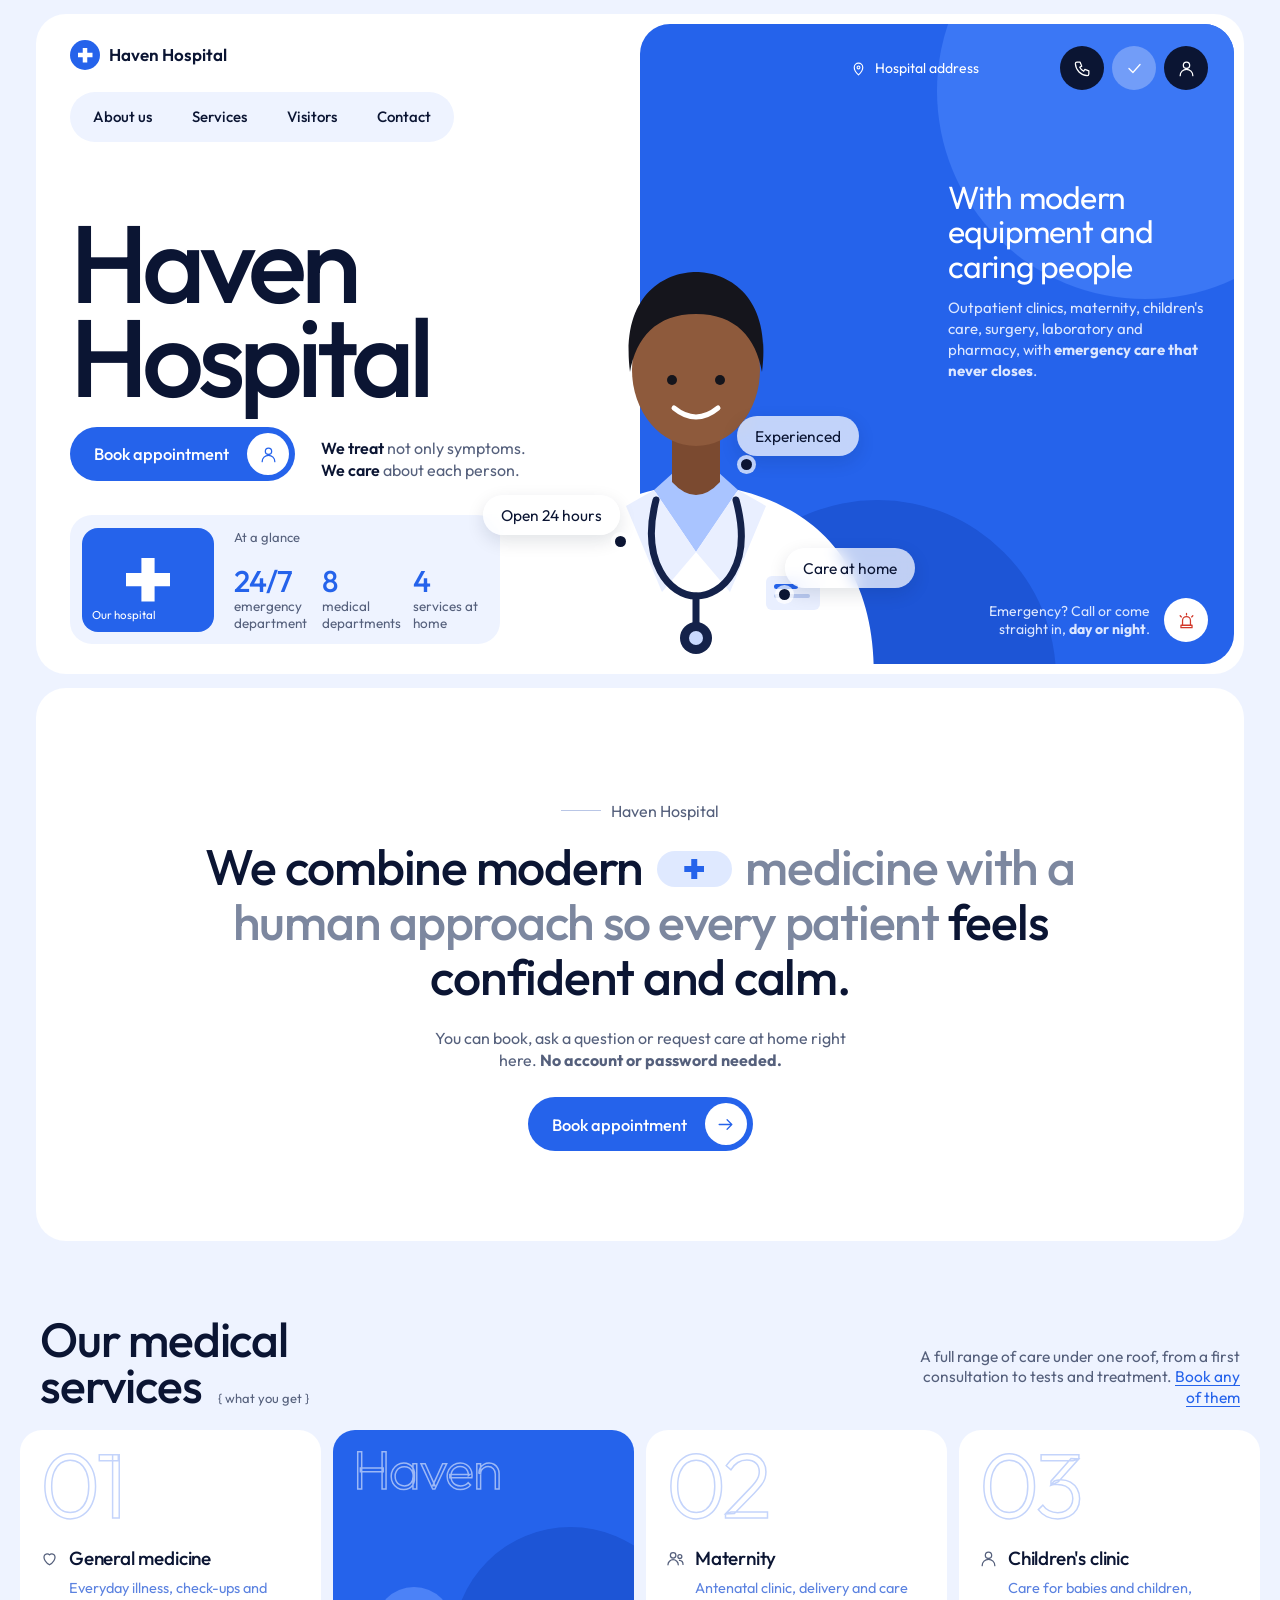
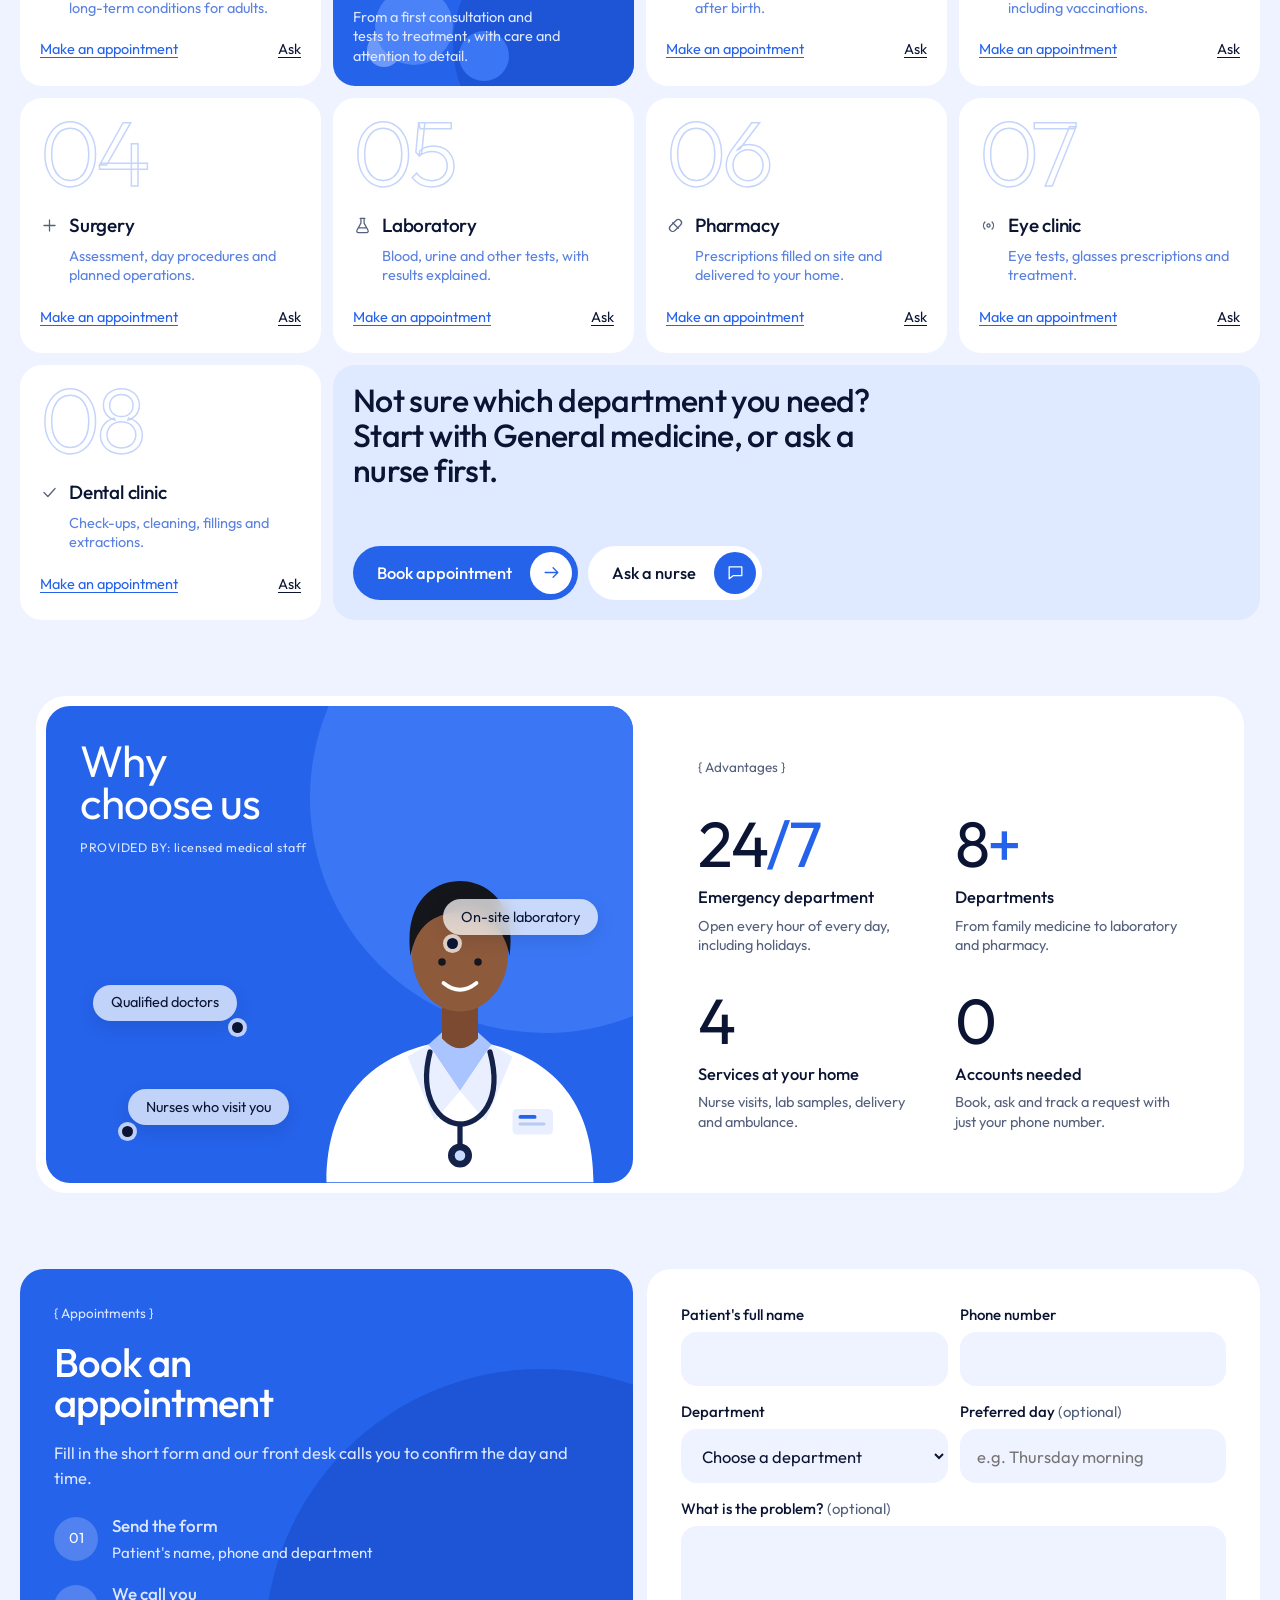
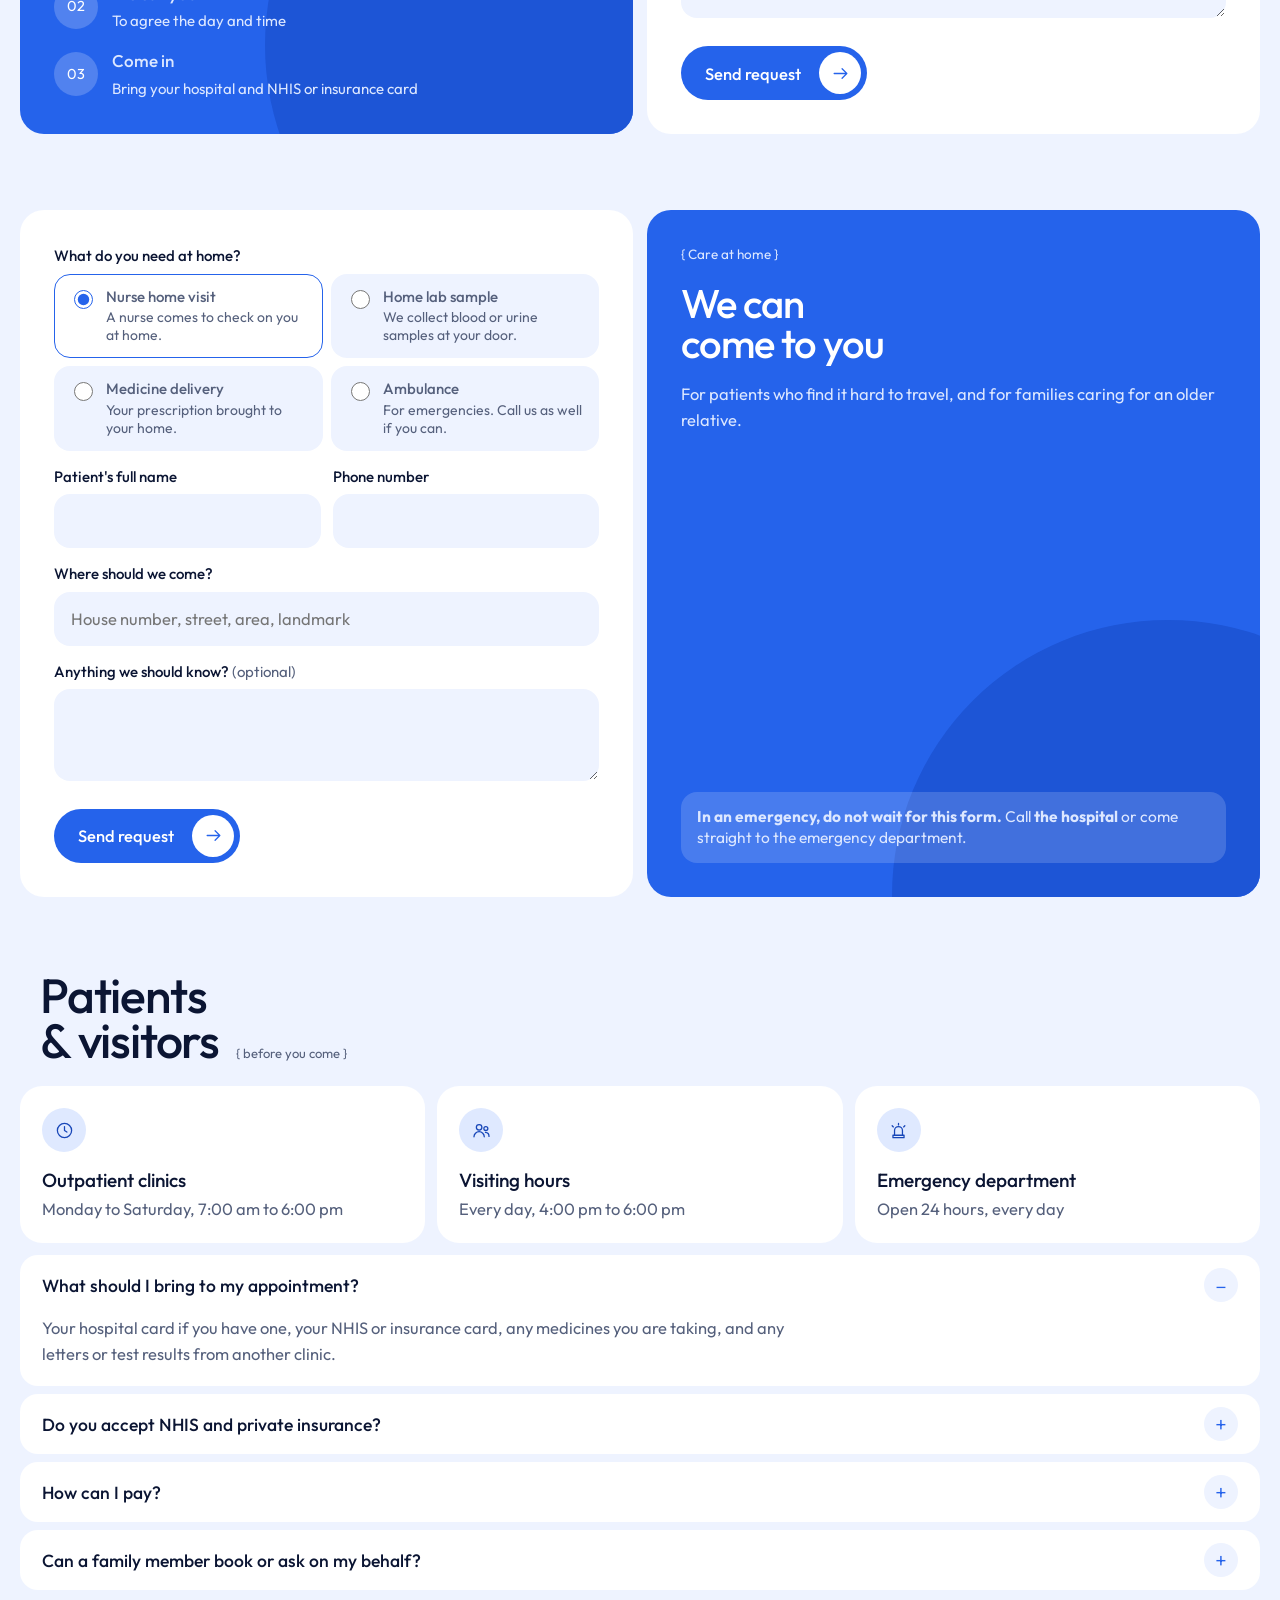
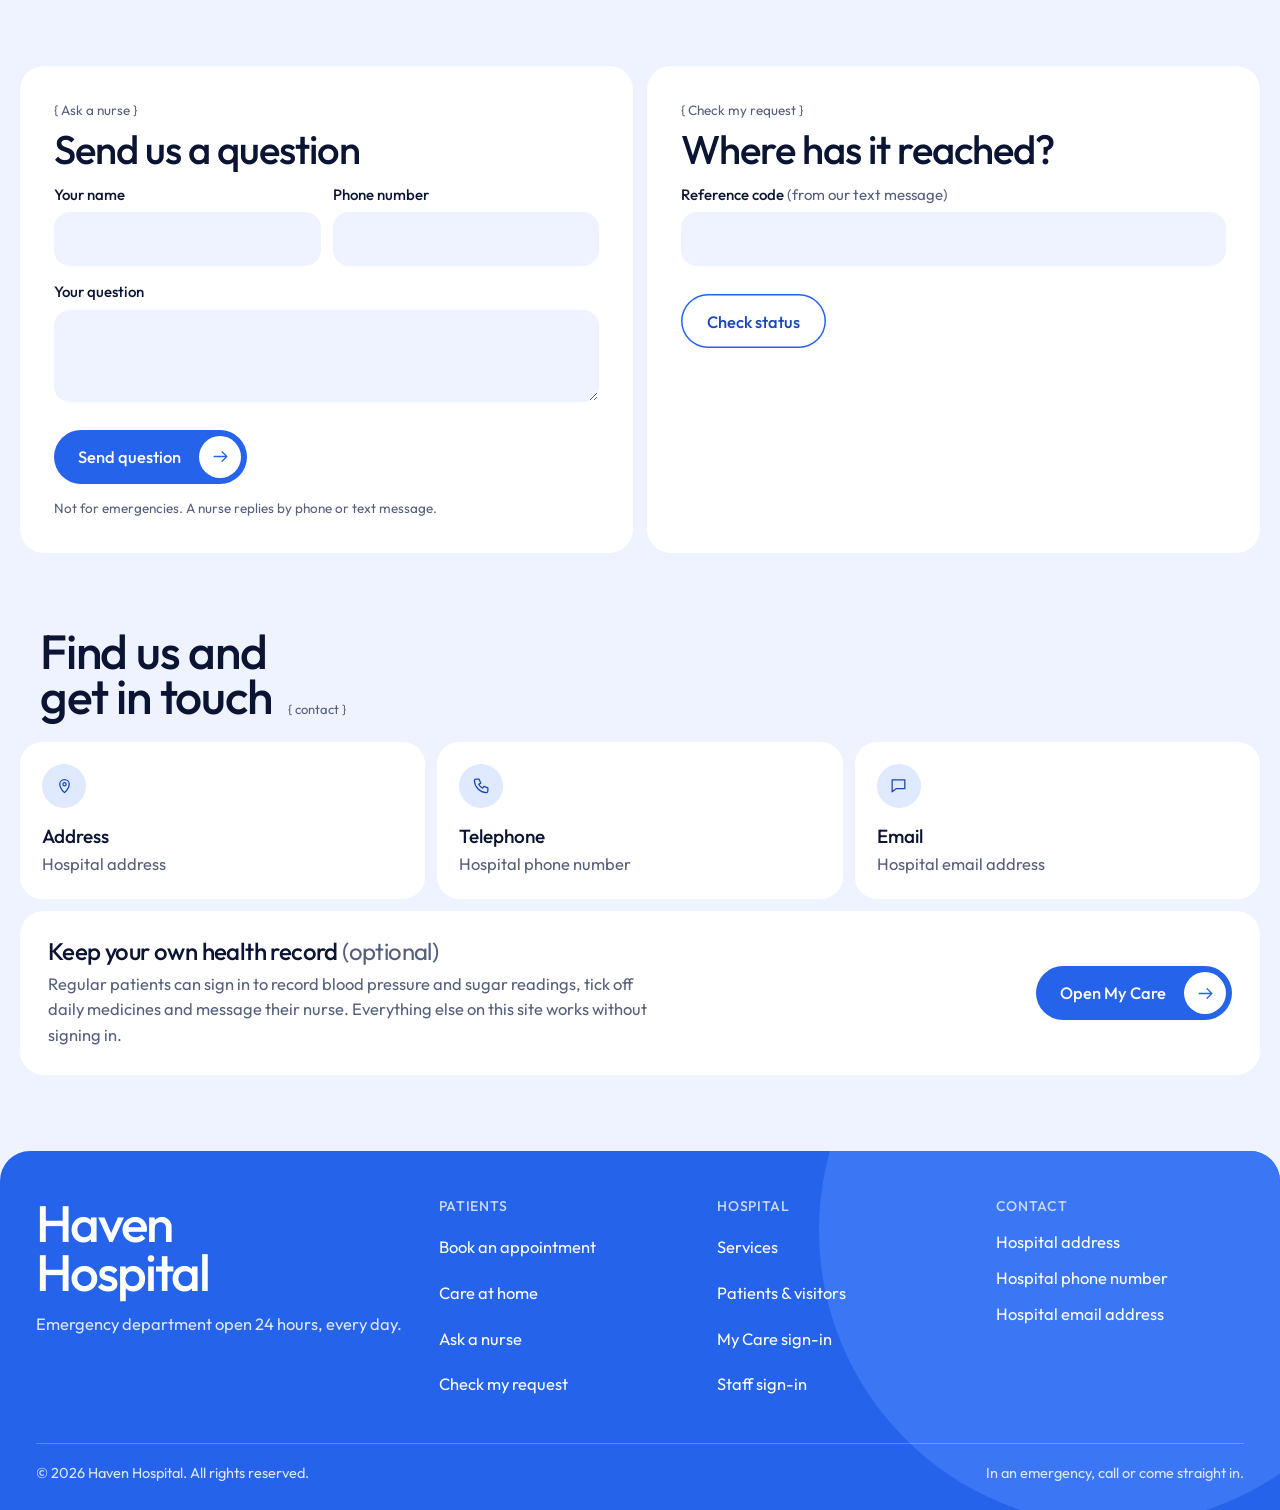
==== commit 97392ddd: "Add files via upload" ====
--- a/index.html
+++ b/index.html
@@ -5,89 +5,126 @@
 <meta name="viewport" content="width=device-width, initial-scale=1">
 <title>Haven Hospital</title>
 <meta name="description" content="Book an appointment, request care at home, ask a nurse a question and find our departments, opening hours and location.">
-<meta name="theme-color" content="#0E5F3E">
-<link rel="icon" href="data:image/svg+xml,%3Csvg xmlns='http://www.w3.org/2000/svg' viewBox='0 0 32 32'%3E%3Crect width='32' height='32' rx='6' fill='%23147D52'/%3E%3Cpath d='M13 7h6v6h6v6h-6v6h-6v-6H7v-6h6z' fill='%23fff'/%3E%3C/svg%3E">
+<meta name="theme-color" content="#2563EB">
+<link rel="icon" href="data:image/svg+xml,%3Csvg xmlns='http://www.w3.org/2000/svg' viewBox='0 0 32 32'%3E%3Ccircle cx='16' cy='16' r='16' fill='%232563EB'/%3E%3Cpath d='M13 7h6v6h6v6h-6v6h-6v-6H7v-6h6z' fill='%23fff'/%3E%3C/svg%3E">
 <link rel="preload" href="fonts/outfit-latin-wght-normal.woff2" as="font" type="font/woff2" crossorigin>
 <link rel="stylesheet" href="site.css">
 </head>
 <body>
 
-<div class="site-top">
-  <div class="util"><div class="wrap">
-    <a class="em" data-tel-em href="#contact"><i></i><span id="em-text">Emergency department open 24 hours</span></a>
-    <div class="util-right">
-      <a data-tel href="#contact"><svg><use href="#i-phone"/></svg><span data-phone>Call us</span></a>
-      <a href="#visitors"><svg><use href="#i-clock"/></svg>Opening hours</a>
-      <a href="#contact"><svg><use href="#i-pin"/></svg>Find us</a>
-    </div>
-  </div></div>
-  <header class="head"><div class="wrap">
-    <a class="brand" href="#top"><span class="cross" aria-hidden="true"></span><span><span data-full>Haven Hospital</span><small>Caring for our community</small></span></a>
-    <nav class="menu" aria-label="Main">
-      <a href="#top">Home</a>
-      <a href="#departments">Departments</a>
-      <a href="#homecare">Care at home</a>
-      <a href="#visitors">Patients &amp; visitors</a>
-      <a href="#contact">Contact</a>
-    </nav>
-    <a class="btn" href="#appointment">Book an appointment</a>
-  </div></header>
-</div>
+<!-- Placeholder doctor drawing, used until real photos are added (see README) -->
+<svg width="0" height="0" style="position:absolute" aria-hidden="true"><defs>
+  <symbol id="doctor" viewBox="0 0 400 470">
+    <path d="M22 470C22 356 84 304 158 286l42 46 42-46c74 18 136 70 136 184z" fill="#fff"/>
+    <path d="M158 286l42 62 42-62-20-18h-44z" fill="#A9C4FF"/>
+    <path d="M158 286l42 62-34 40-36-86z" fill="#E9EFFF"/><path d="M242 286l-42 62 34 40 36-86z" fill="#E9EFFF"/>
+    <path d="M176 232h48v46q-24 26-48 0z" fill="#7B4A30"/>
+    <ellipse cx="200" cy="166" rx="64" ry="76" fill="#8E5A3C"/>
+    <path d="M134 168c-10-78 36-100 66-100s76 22 66 100c-6-34-26-58-66-58s-60 24-66 58z" fill="#15151C"/>
+    <circle cx="176" cy="176" r="5" fill="#15151C"/><circle cx="224" cy="176" r="5" fill="#15151C"/>
+    <path d="M178 204q22 18 44 0" fill="none" stroke="#fff" stroke-width="5" stroke-linecap="round"/>
+    <path d="M160 296c-16 62 14 96 40 96s58-30 40-96" fill="none" stroke="#14224A" stroke-width="7" stroke-linecap="round"/>
+    <path d="M200 392v28" stroke="#14224A" stroke-width="7" stroke-linecap="round"/>
+    <circle cx="200" cy="434" r="16" fill="#14224A"/><circle cx="200" cy="434" r="7" fill="#C9D9FF"/>
+    <rect x="270" y="372" width="54" height="34" rx="6" fill="#E9EFFF"/><rect x="278" y="380" width="24" height="5" rx="2.500" fill="#2563EB"/><rect x="278" y="390" width="36" height="4" rx="2" fill="#B9C9F0"/>
+  </symbol>
+</defs></svg>
 
 <main id="top">
-  <section class="hero">
-    <div class="wrap">
-      <div>
-        <p class="eyebrow">Welcome to <span data-full>Haven Hospital</span></p>
-        <h1>Caring for you and your family, every day of the year.</h1>
-        <p>Outpatient clinics, maternity, children's care, surgery, laboratory and pharmacy, with an emergency department that never closes.</p>
-        <div class="cta">
-          <a class="btn" href="#appointment"><svg><use href="#i-clock"/></svg>Book an appointment</a>
-          <a class="btn line" href="#homecare"><svg><use href="#i-home"/></svg>Request care at home</a>
-        </div>
-      </div>
-      <!-- To use a real photo, save it as images/hero.jpg -->
-      <div class="photo" style="background-image:url(images/hero.jpg)">
-        <span class="emblem" id="emblem" aria-hidden="true"></span>
-        <div class="badge"><b>Emergency department</b>Open 24 hours, every day</div>
-      </div>
-    </div>
-  </section>
-
-  <div class="strip"><div class="wrap">
-    <div><svg><use href="#i-siren"/></svg><p><b>Emergency</b><span data-h-em></span></p></div>
-    <div><svg><use href="#i-clock"/></svg><p><b>Outpatient clinics</b><span data-h-out></span></p></div>
-    <div><svg><use href="#i-users"/></svg><p><b>Visiting hours</b><span data-h-vis></span></p></div>
-    <div><svg><use href="#i-pin"/></svg><p><b>Find us</b><span data-address></span></p></div>
-  </div></div>
-
-  <section class="sec">
-    <div class="wrap">
-      <div class="sec-head"><p class="eyebrow">How can we help you today?</p><h2>Do it here, without creating an account</h2></div>
-      <div class="tiles">
-        <a class="tile" href="#appointment"><svg><use href="#i-clock"/></svg><b>Book an appointment</b><span>Tell us the department and day. We call you to confirm the time.</span><em>Book now →</em></a>
-        <a class="tile" href="#homecare"><svg><use href="#i-home"/></svg><b>Care at home</b><span>A nurse visit, a lab sample collected or medicine delivered.</span><em>Request it →</em></a>
-        <a class="tile" href="#ask"><svg><use href="#i-chat"/></svg><b>Ask a nurse</b><span>Send a question and a nurse replies by phone or text.</span><em>Ask now →</em></a>
-        <a class="tile" href="#status"><svg><use href="#i-check"/></svg><b>Check my request</b><span>Use the reference code we sent you to see where it has reached.</span><em>Check →</em></a>
-      </div>
-    </div>
-  </section>
-
-  <section class="sec tint" id="departments">
-    <div class="wrap">
-      <div class="sec-head"><p class="eyebrow">Our departments</p><h2>Medical services under one roof</h2><p>Choose a department to book an appointment. If you are not sure where to go, choose General medicine and we will guide you.</p></div>
-      <div class="depts" id="depts"></div>
-    </div>
-  </section>
-
-  <section class="sec" id="appointment">
-    <div class="wrap two">
-      <div>
-        <div class="sec-head"><p class="eyebrow">Appointments</p><h2>Book an appointment</h2><p>No account or password is needed. Fill in the short form and our front desk will call you to confirm.</p></div>
+  <section class="hero wrap">
+    <div class="hero-card">
+      <div class="hero-left">
+        <nav class="topnav" aria-label="Main">
+          <a class="brand" href="#top"><i aria-hidden="true"></i><span data-full>Haven Hospital</span></a>
+          <div class="pills">
+            <a href="#about">About us</a>
+            <a href="#services">Services</a>
+            <a href="#visitors">Visitors</a>
+            <a href="#contact">Contact</a>
+          </div>
+        </nav>
+        <h1><span data-name>Haven</span><br>Hospital</h1>
+        <div class="hero-lead">
+          <a class="btn" href="#appointment">Book appointment <span class="ico"><svg><use href="#i-user"/></svg></span></a>
+          <p><b>We treat</b> not only symptoms. <b>We care</b> about each person.</p>
+        </div>
+        <div class="proud">
+          <div class="tile" id="tour" aria-hidden="true"><small>Our hospital</small></div>
+          <div class="stats">
+            <p class="stats-cap">At a glance</p>
+            <p><b>24/7</b><span>emergency department</span></p>
+            <p><b id="st-dept">8</b><span>medical departments</span></p>
+            <p><b id="st-home">4</b><span>services at home</span></p>
+          </div>
+        </div>
+      </div>
+      <div class="hero-right">
+        <div class="rtop">
+          <span class="addr"><svg><use href="#i-pin"/></svg><span data-address>Hospital address</span></span>
+          <a class="ico dark" data-tel href="#contact" aria-label="Call the hospital"><svg><use href="#i-phone"/></svg></a>
+          <a class="ico glass" href="#status" aria-label="Check my request"><svg><use href="#i-check"/></svg></a>
+          <a class="ico dark" href="app.html" aria-label="My Care sign-in"><svg><use href="#i-user"/></svg></a>
+        </div>
+        <div class="rtext">
+          <h2>With modern equipment and caring people</h2>
+          <p>Outpatient clinics, maternity, children's care, surgery, laboratory and pharmacy, with <b>emergency care that never closes</b>.</p>
+        </div>
+        <div class="rfoot"><span>Emergency? Call or come<br>straight in, <b>day or night</b>.</span><a class="ico" data-tel-em href="#contact" aria-label="Call emergency" style="color:var(--red)"><svg><use href="#i-siren"/></svg></a></div>
+      </div>
+      <div class="figure" id="hero-figure"><svg viewBox="0 0 400 470" role="img" aria-label="A doctor"><use href="#doctor"/></svg></div>
+      <span class="chip c1">Open 24 hours</span>
+      <span class="chip c2">Experienced</span>
+      <span class="chip c3">Care at home</span>
+    </div>
+  </section>
+
+  <section class="wrap" id="about">
+    <div class="state">
+      <p class="tag" data-full>Haven Hospital</p>
+      <h2>We combine modern <i aria-hidden="true"></i> <span>medicine with a human approach so every patient</span> feels confident and calm.</h2>
+      <p>You can book, ask a question or request care at home right here. <b>No account or password needed.</b></p>
+      <a class="btn" href="#appointment">Book appointment <span class="ico"><svg><use href="#i-arrow"/></svg></span></a>
+    </div>
+  </section>
+
+  <section class="sec wrap" id="services">
+    <div class="sec-head">
+      <h2>Our medical<br>services <small>{ what you get }</small></h2>
+      <p>A full range of care under one roof, from a first consultation to tests and treatment. <a href="#appointment">Book any of them</a></p>
+    </div>
+    <div class="svcs" id="svcs"></div>
+  </section>
+
+  <section class="wrap">
+    <div class="why">
+      <div class="why-art">
+        <h2>Why<br>choose us</h2>
+        <p class="by">PROVIDED BY: licensed medical staff</p>
+        <div class="figure" id="why-figure"><svg viewBox="0 0 400 470" role="img" aria-label="A doctor"><use href="#doctor"/></svg></div>
+        <span class="chip c1">Qualified doctors</span>
+        <span class="chip c2">On-site laboratory</span>
+        <span class="chip c3">Nurses who visit you</span>
+      </div>
+      <div class="why-stats">
+        <p class="tag">{ Advantages }</p>
+        <p><b>24<em>/7</em></b><strong>Emergency department</strong><span>Open every hour of every day, including holidays.</span></p>
+        <p><b><span id="w-dept">8</span><em>+</em></b><strong>Departments</strong><span>From family medicine to laboratory and pharmacy.</span></p>
+        <p><b><span id="w-home">4</span></b><strong>Services at your home</strong><span>Nurse visits, lab samples, delivery and ambulance.</span></p>
+        <p><b>0</b><strong>Accounts needed</strong><span>Book, ask and track a request with just your phone number.</span></p>
+      </div>
+    </div>
+  </section>
+
+  <section class="sec wrap" id="appointment">
+    <div class="two">
+      <div class="panel blue">
+        <p class="tag" style="color:#DCE7FF">{ Appointments }</p>
+        <h2>Book an<br>appointment</h2>
+        <p>Fill in the short form and our front desk calls you to confirm the day and time.</p>
         <ol class="steps">
-          <li><p><b>Send the form</b><span>Tell us who the patient is and which department you need.</span></p></li>
-          <li><p><b>We call you</b><span>The front desk phones you to agree the day and time.</span></p></li>
-          <li><p><b>Come to the hospital</b><span>Bring your hospital card and your NHIS or insurance card if you have one.</span></p></li>
+          <li><p><b>Send the form</b><span>Patient's name, phone and department</span></p></li>
+          <li><p><b>We call you</b><span>To agree the day and time</span></p></li>
+          <li><p><b>Come in</b><span>Bring your hospital and NHIS or insurance card</span></p></li>
         </ol>
       </div>
       <form class="panel form" id="f-appt" novalidate>
@@ -101,19 +138,15 @@
         </div>
         <div class="field"><label for="a-note">What is the problem? <span>(optional)</span></label><textarea id="a-note"></textarea></div>
         <div class="out" aria-live="polite"></div>
-        <button class="btn">Send appointment request</button>
-      </form>
-    </div>
-  </section>
-
-  <section class="sec tint" id="homecare">
-    <div class="wrap two">
-      <div>
-        <div class="sec-head"><p class="eyebrow">Care at home</p><h2>We can come to you</h2><p>For patients who find it hard to travel, and for families caring for an older relative. Choose what you need and where to come.</p></div>
-        <div class="msg err" style="background:#fff"><b>In an emergency, do not wait for this form.</b> Call <b data-emergency>the hospital</b> or come straight to the emergency department.</div>
-      </div>
+        <button class="btn" style="align-self:flex-start">Send request <span class="ico"><svg><use href="#i-arrow"/></svg></span></button>
+      </form>
+    </div>
+  </section>
+
+  <section class="sec wrap" id="homecare">
+    <div class="two">
       <form class="panel form" id="f-home" novalidate>
-        <div class="field"><span class="lab" id="hc-lab">What do you need?</span><div class="choice" id="hc-choice" role="radiogroup" aria-labelledby="hc-lab"></div></div>
+        <div class="field"><span class="lab" id="hc-lab">What do you need at home?</span><div class="choice" id="hc-choice" role="radiogroup" aria-labelledby="hc-lab"></div></div>
         <div class="row2">
           <div class="field"><label for="h-name">Patient's full name</label><input id="h-name" autocomplete="name" required></div>
           <div class="field"><label for="h-phone">Phone number</label><input id="h-phone" type="tel" inputmode="tel" autocomplete="tel" required></div>
@@ -121,60 +154,62 @@
         <div class="field"><label for="h-addr">Where should we come?</label><input id="h-addr" placeholder="House number, street, area, landmark" autocomplete="street-address" required></div>
         <div class="field"><label for="h-note">Anything we should know? <span>(optional)</span></label><textarea id="h-note"></textarea></div>
         <div class="out" aria-live="polite"></div>
-        <button class="btn">Send request</button>
-      </form>
-    </div>
-  </section>
-
-  <section class="sec" id="visitors">
-    <div class="wrap">
-      <div class="sec-head"><p class="eyebrow">Patients &amp; visitors</p><h2>Before you come</h2></div>
-      <div class="facts">
-        <div class="fact"><b>Outpatient clinics</b><span data-h-out></span></div>
-        <div class="fact"><b>Visiting hours</b><span data-h-vis></span></div>
-        <div class="fact"><b>Emergency department</b><span data-h-em></span></div>
-      </div>
-      <details open><summary>What should I bring to my appointment?</summary><p>Your hospital card if you have one, your NHIS or insurance card, any medicines you are taking, and any letters or test results from another clinic.</p></details>
-      <details><summary>Do you accept NHIS and private insurance?</summary><p>Please bring your card and ask at the front desk when you arrive. They will tell you what is covered before you are seen.</p></details>
-      <details><summary>How can I pay?</summary><p>You can pay at the cashier by cash, mobile money or card. Ask for a receipt for every payment.</p></details>
-      <details><summary>Can a family member book or ask on my behalf?</summary><p>Yes. A son, daughter or carer can fill in any form on this page with the patient's name and their own phone number.</p></details>
-    </div>
-  </section>
-
-  <section class="sec tint" id="ask">
-    <div class="wrap two">
+        <button class="btn" style="align-self:flex-start">Send request <span class="ico"><svg><use href="#i-arrow"/></svg></span></button>
+      </form>
+      <div class="panel blue">
+        <p class="tag" style="color:#DCE7FF">{ Care at home }</p>
+        <h2>We can<br>come to you</h2>
+        <p>For patients who find it hard to travel, and for families caring for an older relative.</p>
+        <p class="alert" style="margin-top:auto"><b>In an emergency, do not wait for this form.</b> Call <b data-emergency>the hospital</b> or come straight to the emergency department.</p>
+      </div>
+    </div>
+  </section>
+
+  <section class="sec wrap" id="visitors">
+    <div class="sec-head"><h2>Patients<br>&amp; visitors <small>{ before you come }</small></h2></div>
+    <div class="facts">
+      <div class="fact"><span class="ico"><svg><use href="#i-clock"/></svg></span><b>Outpatient clinics</b><span data-h-out></span></div>
+      <div class="fact"><span class="ico"><svg><use href="#i-users"/></svg></span><b>Visiting hours</b><span data-h-vis></span></div>
+      <div class="fact"><span class="ico"><svg><use href="#i-siren"/></svg></span><b>Emergency department</b><span data-h-em></span></div>
+    </div>
+    <details open><summary>What should I bring to my appointment?</summary><p>Your hospital card if you have one, your NHIS or insurance card, any medicines you are taking, and any letters or test results from another clinic.</p></details>
+    <details><summary>Do you accept NHIS and private insurance?</summary><p>Please bring your card and ask at the front desk when you arrive. They will tell you what is covered before you are seen.</p></details>
+    <details><summary>How can I pay?</summary><p>You can pay at the cashier by cash, mobile money or card. Ask for a receipt for every payment.</p></details>
+    <details><summary>Can a family member book or ask on my behalf?</summary><p>Yes. A son, daughter or carer can fill in any form on this page with the patient's name and their own phone number.</p></details>
+  </section>
+
+  <section class="sec wrap" id="ask">
+    <div class="two">
       <form class="panel form" id="f-ask" novalidate>
-        <div><p class="eyebrow">Ask a nurse</p><h2 style="font-size:28px;margin-top:6px">Send us a question</h2></div>
+        <div><p class="tag">{ Ask a nurse }</p><h2 style="margin-top:8px">Send us a question</h2></div>
         <div class="row2">
           <div class="field"><label for="q-name">Your name</label><input id="q-name" autocomplete="name" required></div>
           <div class="field"><label for="q-phone">Phone number</label><input id="q-phone" type="tel" inputmode="tel" autocomplete="tel" required></div>
         </div>
         <div class="field"><label for="q-text">Your question</label><textarea id="q-text" required></textarea></div>
         <div class="out" aria-live="polite"></div>
-        <button class="btn">Send question</button>
-        <p style="font-size:15.5px;color:var(--muted)">Not for emergencies. A nurse replies by phone or text message.</p>
+        <button class="btn" style="align-self:flex-start">Send question <span class="ico"><svg><use href="#i-arrow"/></svg></span></button>
+        <p class="tag">Not for emergencies. A nurse replies by phone or text message.</p>
       </form>
       <form class="panel form" id="status" novalidate>
-        <div><p class="eyebrow">Check my request</p><h2 style="font-size:28px;margin-top:6px">Where has it reached?</h2></div>
+        <div><p class="tag">{ Check my request }</p><h2 style="margin-top:8px">Where has it reached?</h2></div>
         <div class="field"><label for="s-code">Reference code <span>(from our text message)</span></label><input id="s-code" autocomplete="off" style="text-transform:uppercase;letter-spacing:.08em" required></div>
         <div class="out" aria-live="polite"></div>
-        <button class="btn line">Check status</button>
-      </form>
-    </div>
-  </section>
-
-  <section class="sec" id="contact">
-    <div class="wrap">
-      <div class="sec-head"><p class="eyebrow">Contact</p><h2>Find us and get in touch</h2></div>
-      <div class="facts">
-        <div class="fact"><b>Address</b><span data-address></span></div>
-        <div class="fact"><b>Telephone</b><span data-phone-long></span></div>
-        <div class="fact"><b>Email</b><span data-email></span></div>
-      </div>
-      <div class="band">
-        <div><h2>Keep your own health record <span style="font-weight:400">(optional)</span></h2><p>Regular patients can sign in to record blood pressure and sugar readings, tick off daily medicines and message their nurse. Everything else on this site works without signing in.</p></div>
-        <a class="btn" href="app.html">Open My Care</a>
-      </div>
+        <button class="btn line plain" style="align-self:flex-start">Check status</button>
+      </form>
+    </div>
+  </section>
+
+  <section class="sec wrap" id="contact">
+    <div class="sec-head"><h2>Find us and<br>get in touch <small>{ contact }</small></h2></div>
+    <div class="facts">
+      <div class="fact"><span class="ico"><svg><use href="#i-pin"/></svg></span><b>Address</b><span data-address></span></div>
+      <div class="fact"><span class="ico"><svg><use href="#i-phone"/></svg></span><b>Telephone</b><span data-phone-long></span></div>
+      <div class="fact"><span class="ico"><svg><use href="#i-chat"/></svg></span><b>Email</b><span data-email></span></div>
+    </div>
+    <div class="band">
+      <div><h2>Keep your own health record <span class="muted" style="font-weight:400">(optional)</span></h2><p>Regular patients can sign in to record blood pressure and sugar readings, tick off daily medicines and message their nurse. Everything else on this site works without signing in.</p></div>
+      <a class="btn" href="app.html">Open My Care <span class="ico"><svg><use href="#i-arrow"/></svg></span></a>
     </div>
   </section>
 </main>
@@ -182,10 +217,10 @@
 <footer class="foot">
   <div class="wrap">
     <div class="foot-grid">
-      <div><a class="brand" href="#top"><span class="cross" aria-hidden="true"></span><span><span data-full>Haven Hospital</span><small>Caring for our community</small></span></a><p>Emergency department open 24 hours, every day.</p></div>
+      <div><p class="big"><span data-name>Haven</span><br>Hospital</p><p style="margin-top:14px;color:#DCE7FF">Emergency department open 24 hours, every day.</p></div>
       <div><h3>Patients</h3><ul><li><a href="#appointment">Book an appointment</a></li><li><a href="#homecare">Care at home</a></li><li><a href="#ask">Ask a nurse</a></li><li><a href="#status">Check my request</a></li></ul></div>
-      <div><h3>Hospital</h3><ul><li><a href="#departments">Departments</a></li><li><a href="#visitors">Patients &amp; visitors</a></li><li><a href="#contact">Contact</a></li><li><a href="app.html">My Care sign-in</a></li></ul></div>
-      <div><h3>Contact</h3><ul><li data-address></li><li data-phone-long></li><li data-email></li><li><a href="team.html">Staff sign-in</a></li></ul></div>
+      <div><h3>Hospital</h3><ul><li><a href="#services">Services</a></li><li><a href="#visitors">Patients &amp; visitors</a></li><li><a href="app.html">My Care sign-in</a></li><li><a href="team.html">Staff sign-in</a></li></ul></div>
+      <div><h3>Contact</h3><ul><li data-address></li><li data-phone-long></li><li data-email></li></ul></div>
     </div>
     <div class="legal"><span>© <span id="year"></span> <span data-full>Haven Hospital</span>. All rights reserved.</span><span>In an emergency, call or come straight in.</span></div>
   </div>
--- a/site.css
+++ b/site.css
@@ -1,161 +1,245 @@
-/* Public home page: a conventional hospital layout */
+/* Public home page */
 @font-face{font-family:"Outfit";src:url("fonts/outfit-latin-wght-normal.woff2") format("woff2");font-weight:100 900;font-display:swap}
-:root{--green:#147D52;--green-d:#0E5F3E;--mint:#EAF4ED;--tint:#F4F8F5;--ink:#15251D;--muted:#4F5F56;--line:#D9E4DB;--sun:#FFC64A;--red:#C8321E;--r:10px}
+:root{--blue:#2563EB;--blue-d:#1746B8;--blue-l:#DFE9FF;--bg:#EEF3FF;--ink:#0B1533;--muted:#55607C;--line:#D8E1F5;--sun:#FFC64A;--red:#D2382A;--r:24px}
 *{box-sizing:border-box}
-html{scroll-behavior:smooth;scroll-padding-top:150px;-webkit-text-size-adjust:100%}
-body{margin:0;background:#fff;color:var(--ink);font:400 17px/1.6 "Outfit",system-ui,sans-serif;-webkit-font-smoothing:antialiased}
-h1,h2,h3,p,ul{margin:0;padding:0}
-ul{list-style:none}
-h1,h2,h3{font-weight:600;line-height:1.2;letter-spacing:-.01em}
+html{scroll-behavior:smooth;scroll-padding-top:20px;-webkit-text-size-adjust:100%}
+body{margin:0;background:var(--bg);color:var(--ink);font:400 16.5px/1.55 "Outfit",system-ui,sans-serif;-webkit-font-smoothing:antialiased}
+h1,h2,h3,p,ul,ol{margin:0;padding:0}
+ul,ol{list-style:none}
+h1,h2,h3{font-weight:500;line-height:1.08;letter-spacing:-.025em}
 a{color:inherit;text-decoration:none}
 button{font:inherit;color:inherit;background:none;border:0;padding:0;cursor:pointer}
 svg{display:block}
-:focus-visible{outline:3px solid var(--sun);outline-offset:2px}
+:focus-visible{outline:3px solid var(--sun);outline-offset:2px;border-radius:8px}
 [hidden]{display:none!important}
-.wrap{max-width:1180px;margin:0 auto;padding:0 20px}
-.btn{display:inline-flex;align-items:center;justify-content:center;gap:10px;min-height:50px;padding:0 24px;border-radius:8px;background:var(--green);color:#fff;font-size:17px;font-weight:600;white-space:nowrap}
-.btn:hover{background:var(--green-d)}
-.btn.line{background:#fff;color:var(--green-d);box-shadow:inset 0 0 0 2px var(--green)}
-.btn.line:hover{background:var(--mint)}
-.btn.sun{background:var(--sun);color:var(--ink)}
+.wrap{max-width:1240px;margin:0 auto;padding:0 16px}
+.muted{color:var(--muted)}
+.ico{width:44px;height:44px;flex:none;border-radius:50%;display:grid;place-items:center;background:#fff;color:var(--ink)}
+.ico svg{width:19px;height:19px}
+.ico.dark{background:var(--ink);color:#fff}
+.ico.glass{background:rgba(255,255,255,.28);color:#fff}
+.btn{display:inline-flex;align-items:center;justify-content:space-between;gap:18px;min-height:54px;padding:0 6px 0 24px;border-radius:999px;background:var(--blue);color:#fff;font-size:16.5px;font-weight:500;white-space:nowrap;transition:transform .15s}
+.btn:hover{transform:translateY(-1px)}
+.btn .ico{width:42px;height:42px;color:var(--blue)}
+.btn.plain{padding:0 26px;justify-content:center}
+.btn.white{background:#fff;color:var(--ink)}
+.btn.white .ico{background:var(--blue);color:#fff}
+.btn.line{background:#fff;color:var(--blue-d);box-shadow:inset 0 0 0 1.5px var(--blue)}
 .btn.red{background:var(--red)}
-.btn svg{width:19px;height:19px}
-.btn:disabled{opacity:.5;cursor:default}
-
-/* top bar + header */
-.site-top{position:sticky;top:0;z-index:20;background:#fff;box-shadow:0 1px 0 var(--line)}
-.util{background:var(--green-d);color:#fff;font-size:15.5px}
-.util .wrap{display:flex;justify-content:space-between;align-items:center;gap:16px;min-height:44px;flex-wrap:wrap}
-.util a,.util span{display:inline-flex;align-items:center;gap:8px}
-.util svg{width:16px;height:16px}
-.util .em{font-weight:600}
-.util .em i{width:10px;height:10px;border-radius:50%;background:var(--sun)}
-.util-right{display:flex;gap:22px}
-.head .wrap{display:flex;justify-content:space-between;align-items:center;gap:20px;min-height:84px}
-.brand{display:flex;align-items:center;gap:12px;font-size:23px;font-weight:600;letter-spacing:-.01em}
-.brand small{display:block;font-size:13.5px;font-weight:400;color:var(--muted);letter-spacing:0}
-.cross{width:46px;height:46px;flex:none;border-radius:8px;background:var(--green);display:grid;place-items:center}
-.cross::before{content:"";width:26px;height:26px;background:#fff;clip-path:polygon(35% 0,65% 0,65% 35%,100% 35%,100% 65%,65% 65%,65% 100%,35% 100%,35% 65%,0 65%,0 35%,35% 35%)}
-.menu{display:flex;gap:26px;font-size:16.5px;font-weight:500}
-.menu a{padding:12px 0;border-bottom:2px solid transparent}
-.menu a:hover{border-color:var(--green);color:var(--green-d)}
-
-/* hero */
-.hero{background:var(--mint)}
-.hero .wrap{display:grid;grid-template-columns:1.05fr .95fr;gap:40px;align-items:center;padding-top:56px;padding-bottom:56px}
-.eyebrow{font-size:15px;font-weight:600;letter-spacing:.06em;text-transform:uppercase;color:var(--green)}
-.hero h1{font-size:clamp(34px,4.4vw,52px);margin:12px 0 16px}
-.hero p{font-size:19px;color:#33443B;max-width:520px}
-.cta{display:flex;gap:12px;flex-wrap:wrap;margin-top:26px}
-.photo{position:relative;min-height:380px;border-radius:var(--r);background:var(--green) center/cover no-repeat;overflow:hidden;display:grid;place-items:center}
-.photo .emblem{width:150px;height:150px;border-radius:50%;background:#fff;display:grid;place-items:center}
-.photo .emblem::before{content:"";width:78px;height:78px;background:var(--green);clip-path:polygon(35% 0,65% 0,65% 35%,100% 35%,100% 65%,65% 65%,65% 100%,35% 100%,35% 65%,0 65%,0 35%,35% 35%)}
-.photo .badge{position:absolute;left:16px;bottom:16px;background:#fff;border-radius:8px;padding:12px 16px;font-size:15.5px;line-height:1.35}
-.photo .badge b{display:block;font-size:17px}
-.strip{background:var(--green-d);color:#fff}
-.strip .wrap{display:grid;grid-template-columns:repeat(4,1fr)}
-.strip div{padding:22px 20px;border-left:1px solid rgba(255,255,255,.2);display:flex;gap:14px;align-items:flex-start}
-.strip div:first-child{border-left:0;padding-left:0}
-.strip svg{width:26px;height:26px;flex:none;margin-top:3px;color:var(--sun)}
-.strip b{display:block;font-size:17.5px}
-.strip span{font-size:15.5px;color:#DCEBE2;line-height:1.4;display:block}
-
-/* sections */
-.sec{padding:68px 0}
-.sec.tint{background:var(--tint)}
-.sec-head{max-width:700px;margin-bottom:30px}
-.sec-head h2{font-size:clamp(28px,3.2vw,38px);margin:8px 0 10px}
-.sec-head p{color:var(--muted)}
-.tiles{display:grid;grid-template-columns:repeat(4,1fr);gap:16px}
-.tile{display:flex;flex-direction:column;gap:10px;padding:24px;border:1px solid var(--line);border-radius:var(--r);background:#fff;border-top:4px solid var(--green)}
-.tile:hover{box-shadow:0 8px 20px rgba(20,60,40,.1)}
-.tile svg{width:32px;height:32px;color:var(--green)}
-.tile b{font-size:20px;font-weight:600}
-.tile span{color:var(--muted);font-size:16px;line-height:1.45}
-.tile em{font-style:normal;font-weight:600;color:var(--green-d);margin-top:auto}
-.depts{display:grid;grid-template-columns:repeat(4,1fr);gap:16px}
-.dept{background:#fff;border:1px solid var(--line);border-radius:var(--r);padding:22px;display:flex;flex-direction:column;gap:8px}
-.dept .ic{width:50px;height:50px;border-radius:50%;background:var(--mint);display:grid;place-items:center;color:var(--green-d)}
-.dept .ic svg{width:24px;height:24px}
-.dept b{font-size:19px;font-weight:600}
-.dept span{color:var(--muted);font-size:16px;line-height:1.45}
-.dept a{font-weight:600;color:var(--green-d);margin-top:auto;padding-top:6px}
-.two{display:grid;grid-template-columns:1fr 1fr;gap:40px;align-items:start}
-.panel{background:#fff;border:1px solid var(--line);border-radius:var(--r);padding:28px}
-.form{display:flex;flex-direction:column;gap:16px}
-.row2{display:grid;grid-template-columns:1fr 1fr;gap:16px}
+.btn:disabled{opacity:.5;cursor:default;transform:none}
+.tag{font-size:13.5px;color:var(--muted)}
+
+/* ---------- hero ---------- */
+.hero{padding-top:14px}
+.hero-card{position:relative;display:grid;grid-template-columns:1fr 1fr;min-height:660px;background:#fff;border-radius:30px;overflow:hidden;isolation:isolate}
+.hero-left{padding:26px 34px 30px;display:flex;flex-direction:column}
+.topnav{display:flex;align-items:center;gap:22px;flex-wrap:wrap}
+.brand{display:flex;align-items:center;gap:9px;font-weight:600;font-size:17px}
+.brand i{width:30px;height:30px;border-radius:50%;background:var(--blue);display:grid;place-items:center}
+.brand i::before{content:"";width:15px;height:15px;background:#fff;clip-path:polygon(35% 0,65% 0,65% 35%,100% 35%,100% 65%,65% 65%,65% 100%,35% 100%,35% 65%,0 65%,0 35%,35% 35%)}
+.pills{display:flex;gap:4px;background:var(--bg);border-radius:999px;padding:5px}
+.pills a{min-height:40px;padding:0 18px;border-radius:999px;display:inline-flex;align-items:center;font-size:15px;font-weight:500}
+.pills a:hover{background:#fff}
+.hero h1{font-size:clamp(60px,8.6vw,124px);font-weight:500;letter-spacing:-.055em;line-height:.86;margin-top:auto;padding-top:48px}
+.hero-lead{display:flex;gap:26px;align-items:flex-end;flex-wrap:wrap;margin-top:22px}
+.hero-lead p{max-width:250px;font-size:16px;line-height:1.35;color:var(--muted)}
+.hero-lead p b{color:var(--ink);font-weight:600}
+.proud{margin-top:34px;display:flex;gap:20px;align-items:center;background:var(--bg);border-radius:22px;padding:12px;max-width:520px}
+.proud .tile{width:132px;height:104px;flex:none;border-radius:16px;background:var(--blue);position:relative;overflow:hidden;display:grid;place-items:center;background-size:cover;background-position:center}
+.proud .tile::before{content:"";width:44px;height:44px;background:#fff;clip-path:polygon(35% 0,65% 0,65% 35%,100% 35%,100% 65%,65% 65%,65% 100%,35% 100%,35% 65%,0 65%,0 35%,35% 35%)}
+.proud .tile small{position:absolute;left:10px;bottom:8px;font-size:11.5px;color:#fff}
+.stats{display:grid;grid-template-columns:repeat(3,1fr);gap:18px;flex:1}
+.stats b{display:block;font-size:34px;font-weight:500;letter-spacing:-.03em;color:var(--blue);line-height:1.1}
+.stats span{display:block;font-size:13.5px;line-height:1.25;color:var(--muted)}
+.stats-cap{font-size:13px;color:var(--muted);margin-bottom:6px;grid-column:1/-1}
+.hero-right{position:relative;background:var(--blue);color:#fff;border-radius:30px;margin:10px 10px 10px 0;padding:22px 26px;display:flex;flex-direction:column;isolation:isolate;overflow:hidden}
+.hero-right::before{content:"";position:absolute;z-index:-1;right:-20%;top:-22%;width:70%;aspect-ratio:1;border-radius:50%;background:#3B77F5}
+.hero-right::after{content:"";position:absolute;z-index:-1;left:10%;bottom:-30%;width:60%;aspect-ratio:1;border-radius:50%;background:#1D55D6}
+.rtop{display:flex;justify-content:flex-end;align-items:center;gap:8px}
+.rtop .addr{display:flex;align-items:center;gap:8px;font-size:14px;line-height:1.2;margin-right:auto;padding-left:34%}
+.rtop .addr svg{width:17px;height:17px;flex:none}
+.rtext{margin:clamp(40px,7vw,96px) 0 0 auto;width:48%;max-width:270px}
+.rtext h2{font-size:clamp(24px,2.5vw,32px);font-weight:400}
+.rtext p{margin-top:14px;font-size:15px;color:#DCE7FF;line-height:1.4}
+.rfoot{margin-top:auto;display:flex;justify-content:flex-end;align-items:center;gap:14px;font-size:14px;color:#DCE7FF;text-align:right;line-height:1.3}
+.figure{position:absolute;z-index:3;left:50%;bottom:0;transform:translateX(-52%);width:min(440px,38vw);pointer-events:none}
+.figure svg,.figure img{width:100%;height:auto;display:block}
+.figure img{max-height:620px;object-fit:contain;object-position:bottom}
+.chip{position:absolute;z-index:4;display:inline-flex;align-items:center;min-height:40px;padding:0 18px;border-radius:999px;background:rgba(255,255,255,.72);backdrop-filter:blur(8px);-webkit-backdrop-filter:blur(8px);color:var(--ink);font-size:15.5px;white-space:nowrap;box-shadow:0 6px 18px rgba(11,21,51,.12)}
+.chip::after{content:"";position:absolute;width:11px;height:11px;border-radius:50%;background:var(--ink);box-shadow:0 0 0 4px rgba(255,255,255,.7)}
+.chip.c1{left:31%;bottom:26%}.chip.c1::after{right:-6px;bottom:-12px}
+.chip.c2{left:56%;bottom:31%}.chip.c2::after{left:4px;bottom:-14px}
+.chip.c3{left:60%;bottom:12%}.chip.c3::after{left:-6px;bottom:-12px}
+
+/* ---------- statement ---------- */
+.state{background:#fff;border-radius:30px;margin-top:14px;padding:clamp(48px,7vw,92px) 24px;text-align:center}
+.state .tag{display:flex;align-items:center;justify-content:center;gap:10px;margin-bottom:18px}
+.state .tag::before{content:"";width:40px;height:1px;background:#B9C6E6}
+.state h2{font-size:clamp(28px,3.9vw,50px);max-width:900px;margin:0 auto;line-height:1.1}
+.state h2 span{color:#7C879F}
+.state h2 i{display:inline-block;width:1.5em;height:.72em;border-radius:999px;background:var(--blue-l);vertical-align:-.04em;margin:0 .1em;position:relative}
+.state h2 i::after{content:"";position:absolute;left:50%;top:50%;width:.4em;height:.4em;transform:translate(-50%,-50%);background:var(--blue);clip-path:polygon(35% 0,65% 0,65% 35%,100% 35%,100% 65%,65% 65%,65% 100%,35% 100%,35% 65%,0 65%,0 35%,35% 35%)}
+.state p{max-width:440px;margin:22px auto 26px;color:var(--muted);font-size:16px;line-height:1.4}
+
+/* ---------- services ---------- */
+.sec{padding:clamp(48px,6vw,76px) 0 0}
+.sec-head{display:flex;justify-content:space-between;align-items:flex-end;gap:24px;flex-wrap:wrap;margin-bottom:22px;padding:0 20px}
+.sec-head h2{font-size:clamp(32px,4vw,48px);line-height:.95}
+.sec-head h2 small{font-size:13px;font-weight:400;color:var(--muted);letter-spacing:0;margin-left:8px}
+.sec-head p{max-width:330px;color:var(--muted);font-size:15.5px;line-height:1.35;text-align:right}
+.sec-head a{color:var(--blue);text-decoration:underline;text-underline-offset:3px}
+.svcs{display:grid;grid-template-columns:repeat(4,1fr);gap:12px}
+.svc{position:relative;background:#fff;border-radius:22px;padding:18px 20px 20px;min-height:250px;display:flex;flex-direction:column;overflow:hidden}
+.svc .num{font-size:92px;font-weight:300;line-height:.8;letter-spacing:-.04em;color:transparent;-webkit-text-stroke:1.5px #C4D4FB;margin-bottom:auto}
+.svc h3{display:flex;align-items:center;gap:10px;font-size:19px;font-weight:500;letter-spacing:-.01em;margin-top:26px}
+.svc h3 svg{width:19px;height:19px;color:var(--muted)}
+.svc p{color:#5B82E0;font-size:14.5px;line-height:1.35;margin:10px 0 16px 29px}
+.svc .links{display:flex;justify-content:space-between;font-size:14.5px}
+.svc .links a{text-decoration:underline;text-underline-offset:3px;min-height:32px;display:inline-flex;align-items:center}
+.svc .links a:first-child{color:var(--blue)}
+.svc.feature{background:var(--blue);color:#fff;isolation:isolate}
+.svc.feature::before{content:"";position:absolute;z-index:-1;right:-18%;bottom:-30%;width:78%;aspect-ratio:1;border-radius:50%;background:#1D55D6}
+.svc.feature::after{content:"";position:absolute;z-index:-1;left:14%;bottom:8%;width:26%;aspect-ratio:1;border-radius:50%;background:#4C82F7;box-shadow:70px 30px 0 -14px #3B77F5,-30px 24px 0 -22px #6C99FA}
+.svc.feature .num{-webkit-text-stroke:1.5px rgba(255,255,255,.55);font-size:54px;letter-spacing:-.03em}
+.svc.feature p{color:#DCE7FF;margin:14px 0 0;max-width:210px}
+
+/* ---------- why ---------- */
+.why{display:grid;grid-template-columns:1fr 1fr;gap:14px;background:#fff;border-radius:30px;padding:10px;margin-top:clamp(48px,6vw,76px)}
+.why-art{position:relative;background:var(--blue);color:#fff;border-radius:24px;min-height:440px;padding:34px;overflow:hidden;isolation:isolate}
+.why-art::before{content:"";position:absolute;z-index:-1;right:-25%;top:-30%;width:80%;aspect-ratio:1;border-radius:50%;background:#3B77F5}
+.why-art h2{font-size:clamp(32px,3.6vw,44px);font-weight:400;line-height:.95}
+.why-art .by{font-size:12.5px;letter-spacing:.04em;margin-top:14px;color:#DCE7FF}
+.why-art .figure{left:auto;right:4%;transform:none;width:min(300px,60%)}
+.why-art .chip{font-size:14.5px;min-height:36px}
+.why-art .chip.c1{left:8%;bottom:34%}.why-art .chip.c2{left:auto;right:6%;bottom:52%}.why-art .chip.c3{left:14%;bottom:12%}
+.why-stats{display:grid;grid-template-columns:1fr 1fr;gap:34px 28px;padding:clamp(24px,4vw,56px);align-content:center}
+.why-stats .tag{grid-column:1/-1}
+.why-stats b{display:block;font-size:clamp(46px,5vw,66px);font-weight:400;letter-spacing:-.04em;line-height:1}
+.why-stats b em{font-style:normal;color:var(--blue)}
+.why-stats strong{display:block;font-weight:500;font-size:16.5px;margin-top:8px}
+.why-stats span{display:block;color:var(--muted);font-size:14.5px;line-height:1.35;margin-top:6px;max-width:230px}
+
+/* ---------- forms ---------- */
+.two{display:grid;grid-template-columns:1fr 1fr;gap:14px;align-items:stretch}
+.panel{background:#fff;border-radius:var(--r);padding:clamp(22px,3vw,34px)}
+.panel.blue{background:var(--blue);color:#fff;position:relative;overflow:hidden;isolation:isolate;display:flex;flex-direction:column;gap:18px}
+.panel.blue::before{content:"";position:absolute;z-index:-1;right:-30%;bottom:-40%;width:90%;aspect-ratio:1;border-radius:50%;background:#1D55D6}
+.panel h2{font-size:clamp(28px,3.2vw,40px);line-height:1}
+.panel.blue p{color:#DCE7FF}
+.steps{display:flex;flex-direction:column;gap:16px;counter-reset:s;margin-top:auto}
+.steps li{display:grid;grid-template-columns:44px 1fr;gap:14px;counter-increment:s;align-items:center}
+.steps li::before{content:counter(s,decimal-leading-zero);width:44px;height:44px;border-radius:50%;background:rgba(255,255,255,.2);display:grid;place-items:center;font-size:14.5px}
+.steps b{display:block;font-weight:500;font-size:17px}
+.steps span{color:#DCE7FF;font-size:15px}
+.form{display:flex;flex-direction:column;gap:14px}
+.row2{display:grid;grid-template-columns:1fr 1fr;gap:12px}
 .field{display:flex;flex-direction:column;gap:6px}
-.field label,.field .lab{font-size:16px;font-weight:600}
+.field label,.field .lab{font-size:15px;font-weight:500}
 .field label span{font-weight:400;color:var(--muted)}
-.field input,.field select,.field textarea{height:54px;border:1.5px solid #B9C9BD;border-radius:8px;background:#fff;padding:0 14px;font:400 17px "Outfit",sans-serif;color:var(--ink);width:100%}
-.field textarea{height:auto;min-height:100px;padding:12px 14px;resize:vertical}
-.field input:focus,.field select:focus,.field textarea:focus{outline:0;border-color:var(--green);box-shadow:0 0 0 3px var(--mint)}
-.choice{display:grid;grid-template-columns:1fr 1fr;gap:10px}
-.choice label{display:flex;gap:12px;align-items:flex-start;padding:14px;border:1.5px solid #B9C9BD;border-radius:8px;cursor:pointer;font-weight:600;line-height:1.3}
-.choice label span{display:block;font-weight:400;font-size:15px;color:var(--muted);margin-top:3px}
-.choice input{width:20px;height:20px;margin-top:3px;accent-color:var(--green);flex:none}
-.choice label:has(input:checked){border-color:var(--green);background:var(--mint)}
-.msg{padding:14px 16px;border-radius:8px;background:var(--mint);border-left:4px solid var(--green);font-size:16.5px}
-.msg.err{background:#FBEAE6;border-color:var(--red);color:#8E2413}
-.msg b.code{font-size:24px;letter-spacing:.08em;display:block;margin:4px 0}
-.steps{display:flex;flex-direction:column;gap:18px;counter-reset:s}
-.steps li{display:grid;grid-template-columns:44px 1fr;gap:14px;counter-increment:s}
-.steps li::before{content:counter(s);width:44px;height:44px;border-radius:50%;background:var(--green);color:#fff;display:grid;place-items:center;font-weight:600}
-.steps b{display:block;font-size:18.5px}
-.steps span{color:var(--muted)}
-.facts{display:grid;grid-template-columns:repeat(3,1fr);gap:16px;margin-bottom:26px}
-.fact{background:#fff;border:1px solid var(--line);border-radius:var(--r);padding:22px}
-.fact b{display:block;font-size:19px;margin-bottom:4px}
+.field input,.field select,.field textarea{height:54px;border:1.5px solid transparent;border-radius:16px;background:var(--bg);padding:0 16px;font:400 16.5px "Outfit",sans-serif;color:var(--ink);width:100%}
+.field textarea{height:auto;min-height:92px;padding:12px 16px;resize:vertical}
+.field input:focus,.field select:focus,.field textarea:focus{outline:0;border-color:var(--blue);background:#fff}
+.choice{display:grid;grid-template-columns:1fr 1fr;gap:8px}
+.choice label{display:flex;gap:10px;align-items:flex-start;padding:13px 14px;border-radius:16px;background:var(--bg);cursor:pointer;line-height:1.25;border:1.5px solid transparent}
+.choice label>span{font-weight:500}
+.choice label>span>span{display:block;font-weight:400;font-size:14px;color:var(--muted);margin-top:3px}
+.choice input{width:19px;height:19px;margin-top:2px;accent-color:var(--blue);flex:none}
+.choice label:has(input:checked){border-color:var(--blue);background:#fff}
+.msg{padding:14px 16px;border-radius:16px;background:var(--blue-l);font-size:16px}
+.msg.err{background:#FBE6E3;color:#8E2413}
+.msg b.code{font-size:26px;letter-spacing:.1em;display:block;margin:4px 0;font-weight:500}
+.msg b{font-weight:600}
+.alert{background:rgba(255,255,255,.16);border-radius:16px;padding:14px 16px;font-size:15.5px;line-height:1.4}
+
+/* ---------- visitors + contact ---------- */
+.facts{display:grid;grid-template-columns:repeat(3,1fr);gap:12px;margin-bottom:12px}
+.fact{background:#fff;border-radius:22px;padding:22px}
+.fact .ico{background:var(--blue-l);color:var(--blue-d);margin-bottom:14px}
+.fact b{display:block;font-size:19px;font-weight:500}
 .fact span{color:var(--muted)}
-details{border:1px solid var(--line);border-radius:8px;background:#fff;padding:0 20px}
-details+details{margin-top:10px}
-summary{min-height:58px;display:flex;align-items:center;justify-content:space-between;gap:12px;font-weight:600;cursor:pointer;list-style:none}
+details{background:#fff;border-radius:18px;padding:0 22px}
+details+details{margin-top:8px}
+summary{min-height:60px;display:flex;align-items:center;justify-content:space-between;gap:12px;font-weight:500;font-size:17.5px;cursor:pointer;list-style:none}
 summary::-webkit-details-marker{display:none}
-summary::after{content:"+";font-size:26px;font-weight:400;color:var(--green)}
+summary::after{content:"+";width:34px;height:34px;flex:none;border-radius:50%;background:var(--bg);display:grid;place-items:center;font-size:22px;font-weight:300;color:var(--blue)}
 details[open] summary::after{content:"–"}
-details p{padding:0 0 18px;color:var(--muted)}
-.band{background:var(--green);color:#fff;border-radius:var(--r);padding:32px;display:flex;justify-content:space-between;align-items:center;gap:24px;flex-wrap:wrap}
-.band h2{font-size:26px}
-.band p{color:#DCEBE2;max-width:560px;margin-top:6px}
-.band .btn{background:#fff;color:var(--green-d)}
-
-/* footer */
-.foot{background:var(--green-d);color:#fff;padding:52px 0 26px}
-.foot-grid{display:grid;grid-template-columns:1.4fr 1fr 1fr 1fr;gap:32px}
-.foot .brand small{color:#CFE3D6}
-.foot .cross{background:#fff}.foot .cross::before{background:var(--green)}
-.foot h3{font-size:17px;margin-bottom:10px}
-.foot li a,.foot li{display:block;padding:5px 0;color:#DCEBE2}
-.foot li a:hover{color:#fff;text-decoration:underline}
-.foot p{color:#DCEBE2;margin-top:14px;max-width:320px}
-.legal{margin-top:36px;padding-top:18px;border-top:1px solid rgba(255,255,255,.2);font-size:15px;color:#CFE3D6;display:flex;justify-content:space-between;gap:12px;flex-wrap:wrap}
+details p{padding:0 0 20px;color:var(--muted);max-width:760px}
+.band{background:#fff;border-radius:var(--r);padding:28px;display:flex;justify-content:space-between;align-items:center;gap:20px;flex-wrap:wrap;margin-top:12px}
+.band h2{font-size:24px}
+.band p{color:var(--muted);max-width:620px;margin-top:6px}
+
+/* ---------- footer ---------- */
+.foot{background:var(--blue);color:#fff;border-radius:30px 30px 0 0;margin-top:clamp(48px,6vw,76px);padding:48px 0 26px;position:relative;overflow:hidden;isolation:isolate}
+.foot::before{content:"";position:absolute;z-index:-1;right:-10%;top:-60%;width:46%;aspect-ratio:1;border-radius:50%;background:#3B77F5}
+.foot-grid{display:grid;grid-template-columns:1.5fr 1fr 1fr 1fr;gap:30px}
+.foot .big{font-size:clamp(34px,4vw,52px);font-weight:500;letter-spacing:-.04em;line-height:.95}
+.foot .brand i{background:#fff}.foot .brand i::before{background:var(--blue)}
+.foot h3{font-size:14px;font-weight:500;letter-spacing:.05em;text-transform:uppercase;margin-bottom:10px;color:#C9D9FF}
+.foot li,.foot li a{display:block;padding:5px 0}
+.foot li a:hover{text-decoration:underline}
+.legal{margin-top:36px;padding-top:18px;border-top:1px solid rgba(255,255,255,.25);font-size:14.5px;color:#DCE7FF;display:flex;justify-content:space-between;gap:12px;flex-wrap:wrap}
 .callbar{display:none}
 
 @media (max-width:980px){
-  .menu{display:none}
-  .hero .wrap,.two{grid-template-columns:1fr}
-  .strip .wrap{grid-template-columns:1fr 1fr}
-  .strip div{border-left:0;padding-left:0;border-top:1px solid rgba(255,255,255,.2)}
-  .strip div:nth-child(-n+2){border-top:0}
-  .tiles,.depts{grid-template-columns:1fr 1fr}
+  .hero-card,.why,.two{grid-template-columns:1fr}
+  .pills{display:none}
+  .topnav{justify-content:space-between}
+  .hero-left{padding:20px 20px 24px}
+  .hero h1{padding-top:36px}
+  .hero-right{margin:0 10px 10px;min-height:470px}
+  .rtop .addr{padding-left:0}
+  .rtext{margin:26px 0 0;width:auto;max-width:300px}
+  .figure{left:auto;right:-2%;transform:none;width:min(300px,62%)}
+  .chip.c1{left:6%;bottom:36%}.chip.c2{left:8%;bottom:20%}.chip.c3{left:auto;right:6%;bottom:6%}
+  .rfoot{display:none}
+  .svcs{grid-template-columns:1fr 1fr}
+  .sec-head p{text-align:left}
   .facts{grid-template-columns:1fr}
   .foot-grid{grid-template-columns:1fr 1fr}
-  .photo{min-height:260px}
+  .foot-grid>:first-child{grid-column:1/-1}
 }
 @media (max-width:600px){
-  html{scroll-padding-top:120px}
-  .util-right{display:none}
-  .util .wrap{justify-content:center}
-  .head .wrap{min-height:70px}
-  .head .btn{display:none}
-  .hero .wrap{padding-top:36px;padding-bottom:36px;gap:26px}
-  .cta .btn{flex:1 1 100%}
-  .strip .wrap,.tiles,.depts,.row2,.choice,.foot-grid{grid-template-columns:1fr}
-  .strip div:nth-child(2){border-top:1px solid rgba(255,255,255,.2)}
-  .sec{padding:48px 0}
-  .panel{padding:20px}
-  body{padding-bottom:72px}
+  .proud{flex-direction:column;align-items:stretch}
+  .proud .tile{width:100%;height:120px}
+  .stats b{font-size:30px}
+  .svcs,.row2,.choice{grid-template-columns:1fr}
+  .svc{min-height:220px}
+  .why-stats{grid-template-columns:1fr 1fr;gap:26px 16px;padding:24px 14px}
+  .why-art{min-height:420px;padding:24px}
+  .hero-lead .btn{width:100%}
+  .sec-head{padding:0 6px}
+  body{padding-bottom:74px}
   .callbar{position:fixed;z-index:30;left:0;right:0;bottom:0;display:grid;grid-template-columns:1fr 1fr;gap:8px;padding:8px;background:#fff;box-shadow:0 -1px 0 var(--line)}
-  .callbar .btn{min-height:54px;padding:0 10px;font-size:16px}
+  .callbar .btn{min-height:56px;padding:0 10px;justify-content:center;gap:8px;font-size:16px}
+  .callbar svg{width:18px;height:18px}
 }
-@media (prefers-reduced-motion:reduce){html{scroll-behavior:auto}}
+@media (prefers-reduced-motion:reduce){html{scroll-behavior:auto}*{transition:none!important}}
+
+.proud .tile.has::before{display:none}
+/* hero fit */
+.figure{width:min(400px,33vw);transform:translateX(-36%)}
+.proud{max-width:430px}
+.stats{gap:12px}
+.stats b{font-size:30px}
+.hero-lead p{max-width:210px}
+.chip.c1{left:37%;bottom:21%}
+.chip.c2{left:58%;bottom:33%}
+.chip.c3{left:62%;bottom:13%}
+.why-art .figure{transform:none}
+@media (max-width:980px){
+  .figure{left:auto;right:3%;bottom:10px;transform:none;width:min(280px,58%)}
+  .proud{max-width:none}
+  .chip.c1{left:7%;bottom:200px}.chip.c1::after{right:-6px;bottom:-12px}
+  .chip.c2{left:7%;bottom:130px}.chip.c2::after{left:auto;right:-6px;bottom:-12px}
+  .chip.c3{display:none}
+  .why-art .chip.c3{display:inline-flex}
+  .why-art .figure{bottom:0}
+  .hero-right{min-height:500px}
+  .rtext{max-width:none}
+}
+.why-stats b span{display:inline;font:inherit;color:inherit;margin:0;max-width:none}
+.svc.wide{grid-column:span 3;background:var(--blue-l);justify-content:space-between;gap:18px}
+.svc.wide h3{font-size:clamp(24px,2.6vw,32px);margin:0;max-width:520px;line-height:1.1;letter-spacing:-.02em}
+.svc.wide .cta{display:flex;gap:10px;flex-wrap:wrap}
+@media (max-width:980px){.svc.wide{grid-column:span 2}}
+@media (max-width:600px){.svc.wide{grid-column:span 1}.svc.wide .btn{width:100%}}
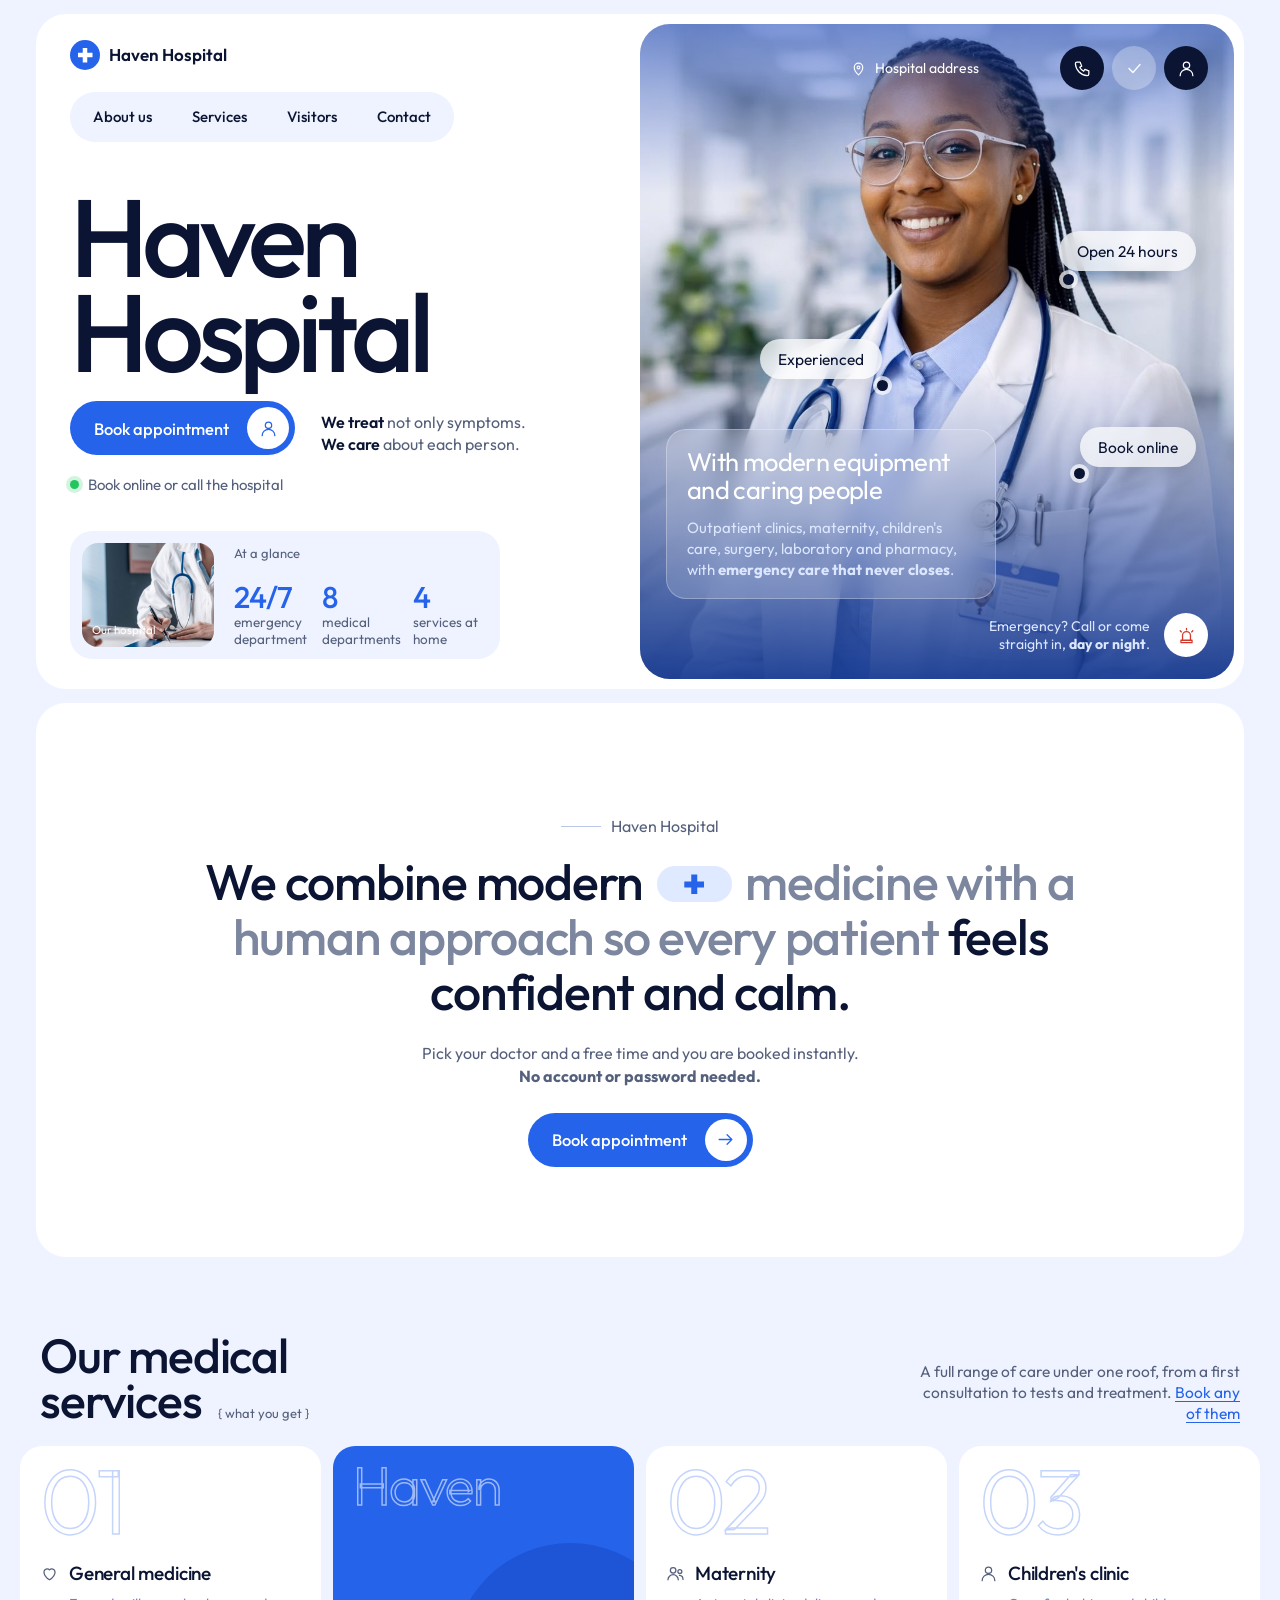
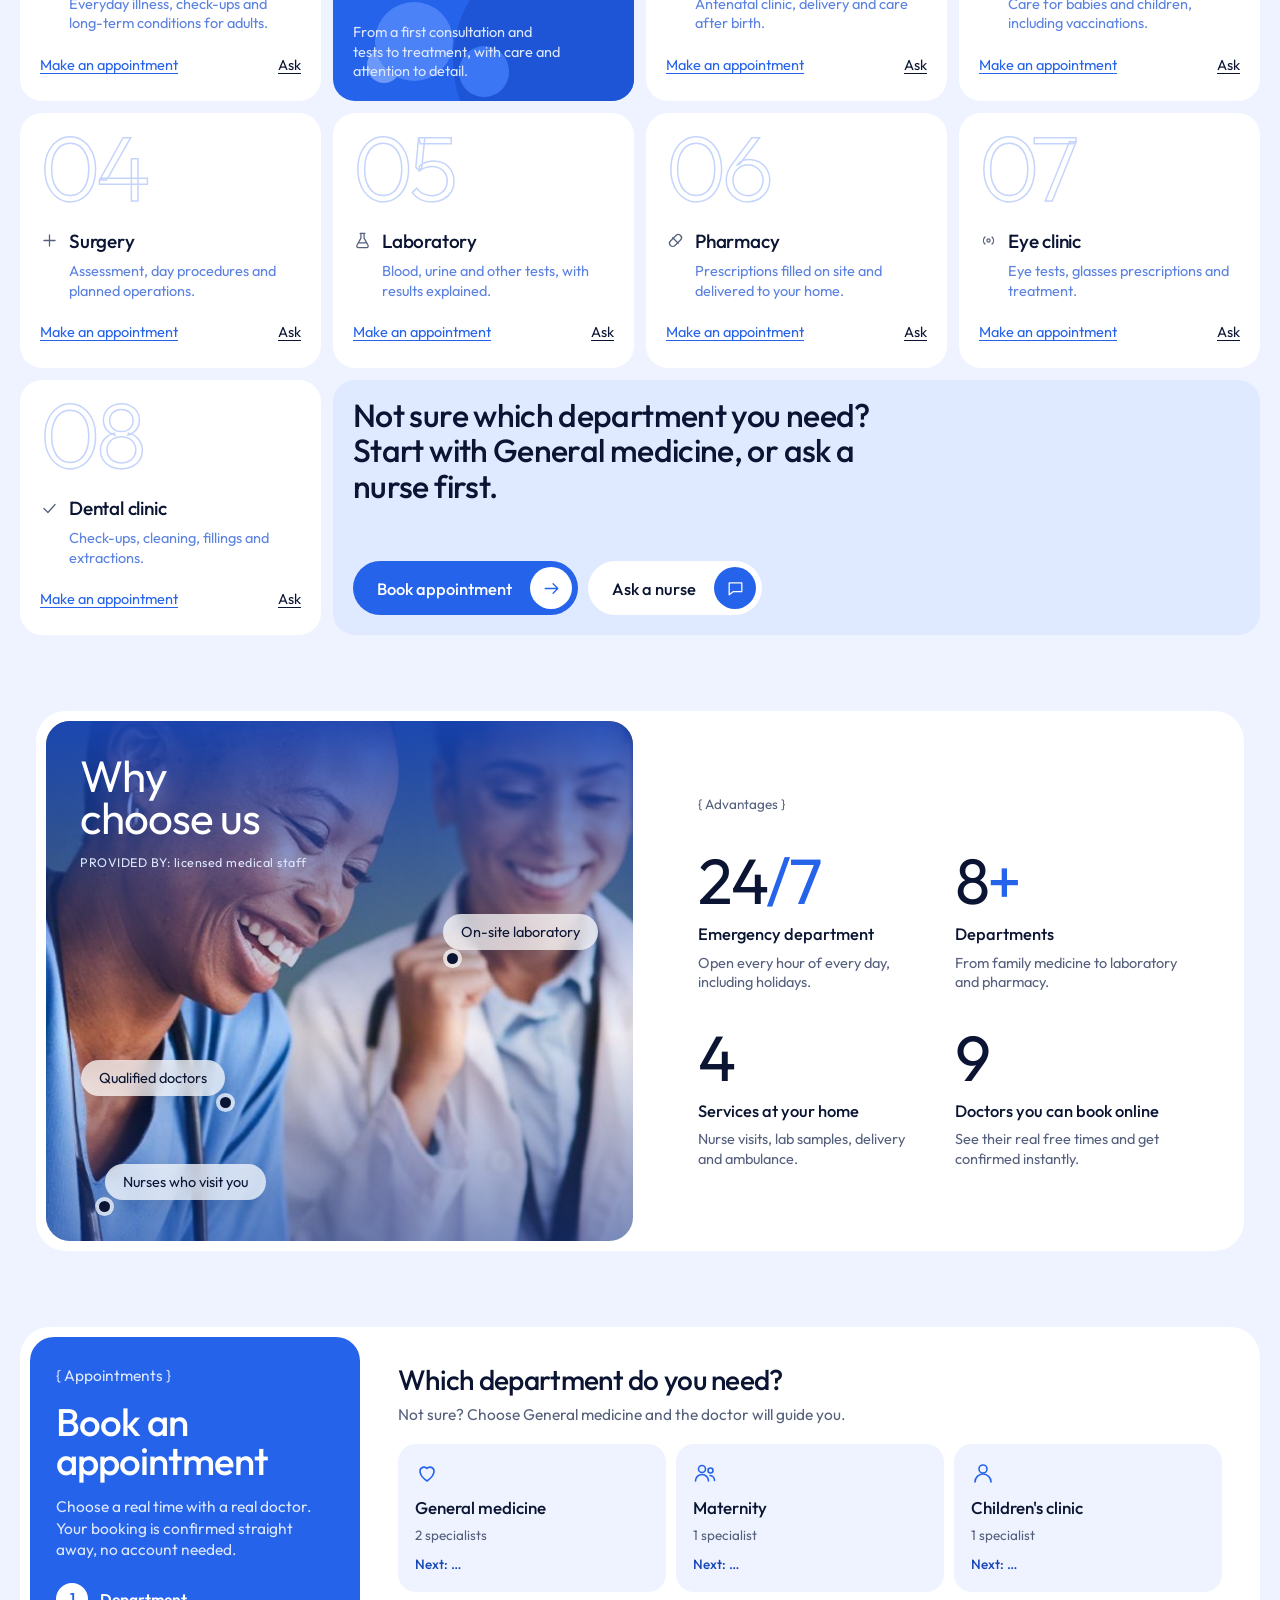
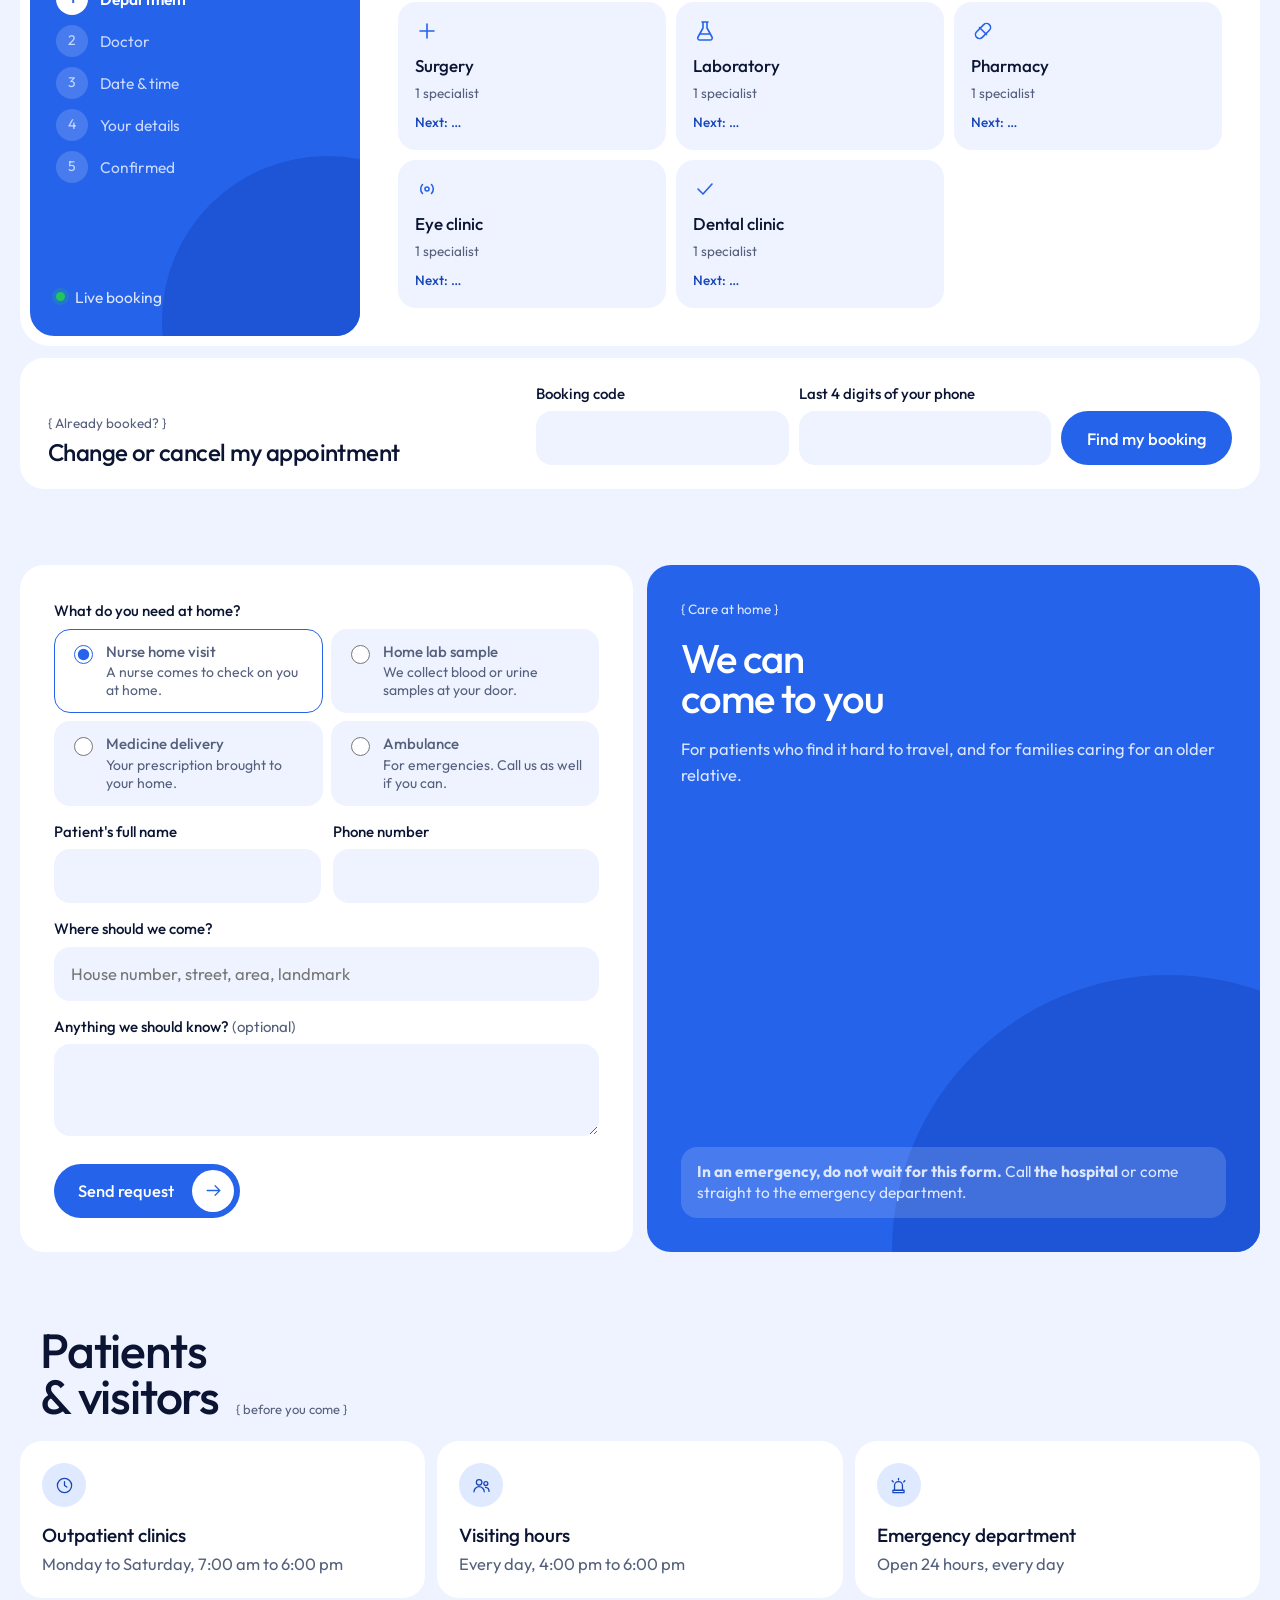
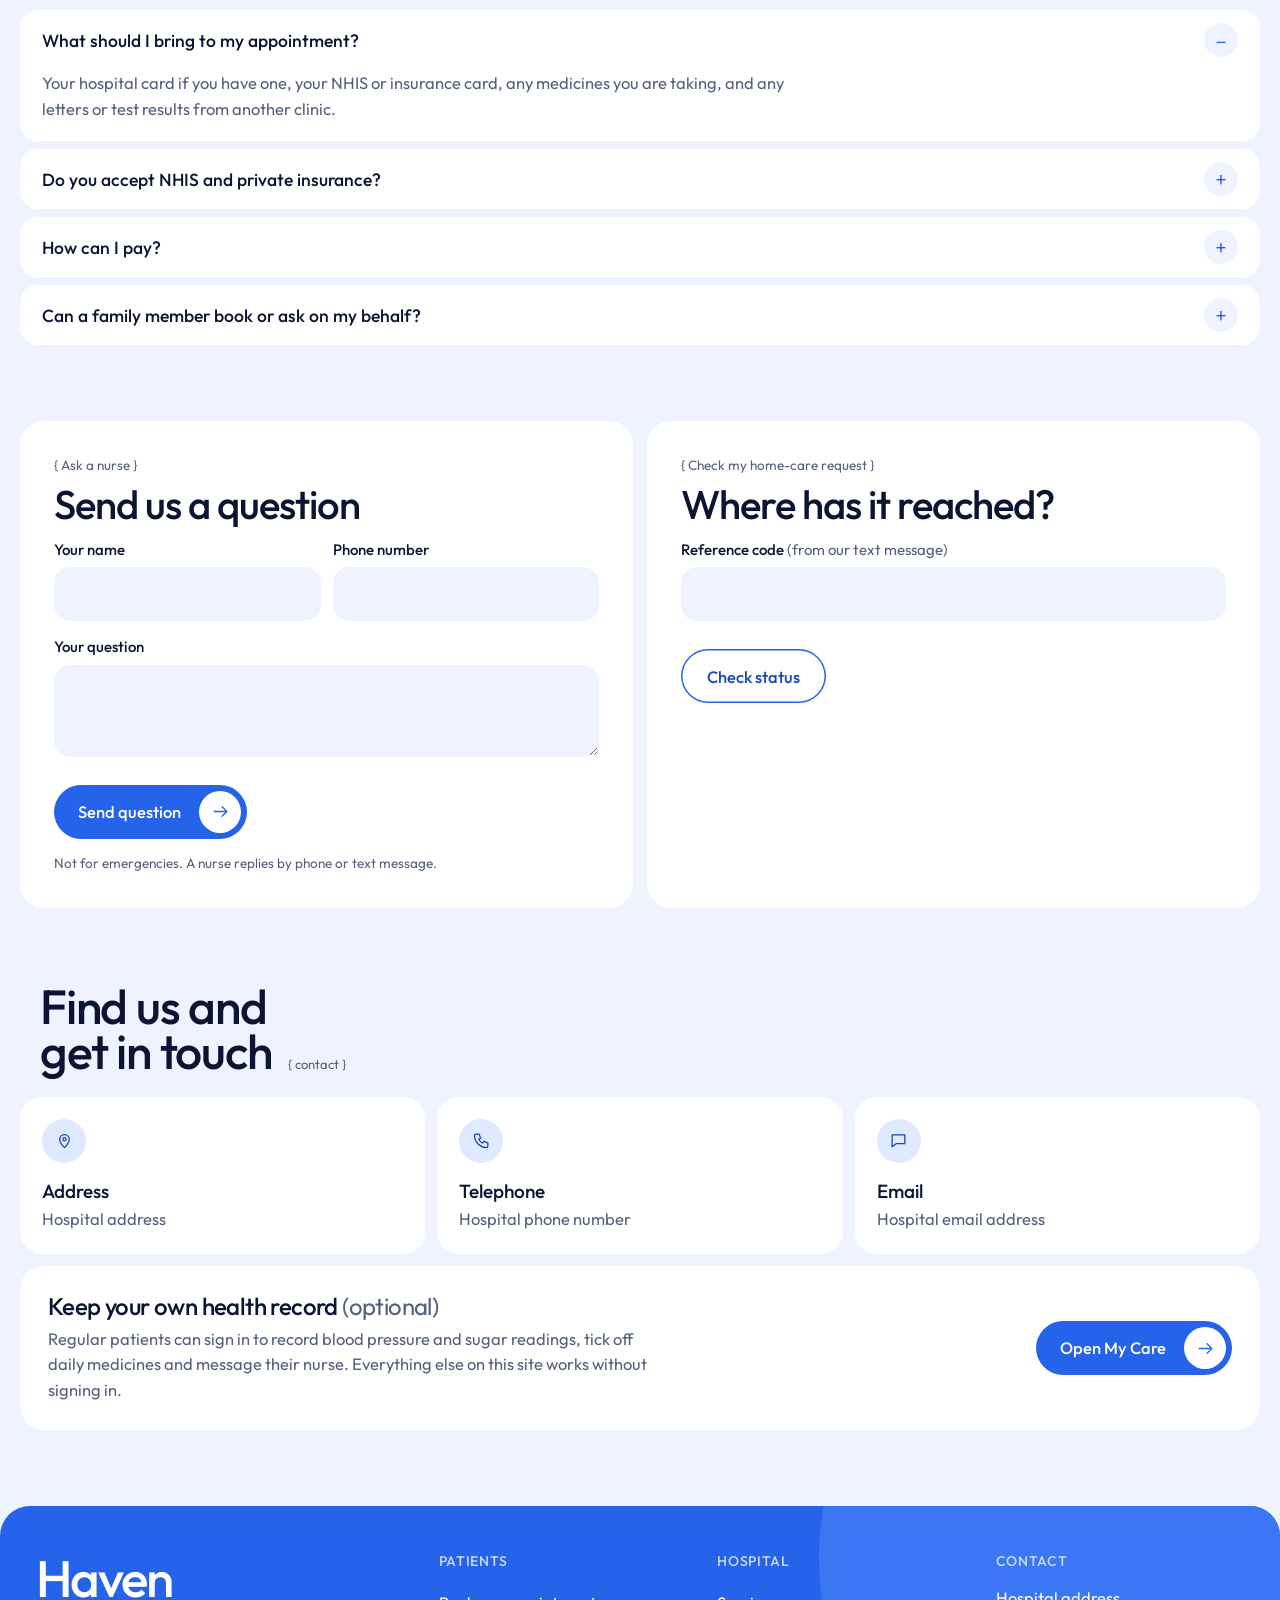
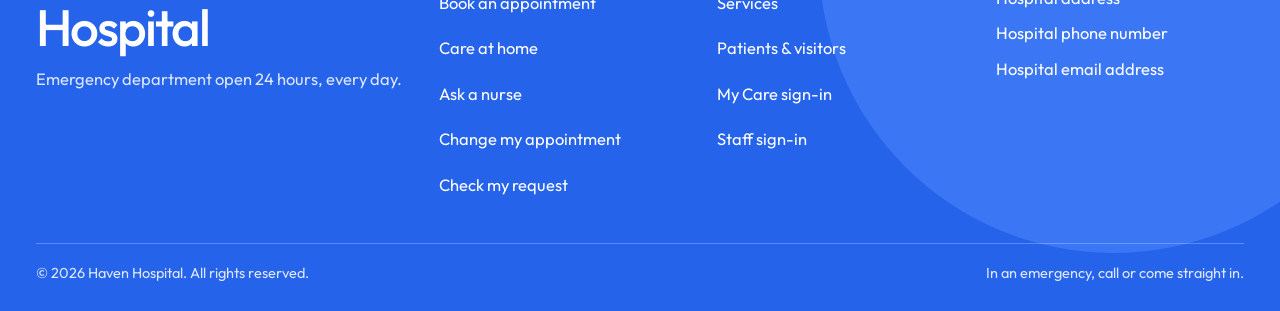
==== commit c21785d1: "Add files via upload" ====
--- a/index.html
+++ b/index.html
@@ -12,23 +12,7 @@
 </head>
 <body>
 
-<!-- Placeholder doctor drawing, used until real photos are added (see README) -->
-<svg width="0" height="0" style="position:absolute" aria-hidden="true"><defs>
-  <symbol id="doctor" viewBox="0 0 400 470">
-    <path d="M22 470C22 356 84 304 158 286l42 46 42-46c74 18 136 70 136 184z" fill="#fff"/>
-    <path d="M158 286l42 62 42-62-20-18h-44z" fill="#A9C4FF"/>
-    <path d="M158 286l42 62-34 40-36-86z" fill="#E9EFFF"/><path d="M242 286l-42 62 34 40 36-86z" fill="#E9EFFF"/>
-    <path d="M176 232h48v46q-24 26-48 0z" fill="#7B4A30"/>
-    <ellipse cx="200" cy="166" rx="64" ry="76" fill="#8E5A3C"/>
-    <path d="M134 168c-10-78 36-100 66-100s76 22 66 100c-6-34-26-58-66-58s-60 24-66 58z" fill="#15151C"/>
-    <circle cx="176" cy="176" r="5" fill="#15151C"/><circle cx="224" cy="176" r="5" fill="#15151C"/>
-    <path d="M178 204q22 18 44 0" fill="none" stroke="#fff" stroke-width="5" stroke-linecap="round"/>
-    <path d="M160 296c-16 62 14 96 40 96s58-30 40-96" fill="none" stroke="#14224A" stroke-width="7" stroke-linecap="round"/>
-    <path d="M200 392v28" stroke="#14224A" stroke-width="7" stroke-linecap="round"/>
-    <circle cx="200" cy="434" r="16" fill="#14224A"/><circle cx="200" cy="434" r="7" fill="#C9D9FF"/>
-    <rect x="270" y="372" width="54" height="34" rx="6" fill="#E9EFFF"/><rect x="278" y="380" width="24" height="5" rx="2.500" fill="#2563EB"/><rect x="278" y="390" width="36" height="4" rx="2" fill="#B9C9F0"/>
-  </symbol>
-</defs></svg>
+
 
 <main id="top">
   <section class="hero wrap">
@@ -48,6 +32,7 @@
           <a class="btn" href="#appointment">Book appointment <span class="ico"><svg><use href="#i-user"/></svg></span></a>
           <p><b>We treat</b> not only symptoms. <b>We care</b> about each person.</p>
         </div>
+        <p class="next-free"><i></i><span id="hero-next">Checking the next free appointment…</span></p>
         <div class="proud">
           <div class="tile" id="tour" aria-hidden="true"><small>Our hospital</small></div>
           <div class="stats">
@@ -58,7 +43,7 @@
           </div>
         </div>
       </div>
-      <div class="hero-right">
+      <div class="hero-right" role="img" aria-label="One of our doctors in the hospital corridor">
         <div class="rtop">
           <span class="addr"><svg><use href="#i-pin"/></svg><span data-address>Hospital address</span></span>
           <a class="ico dark" data-tel href="#contact" aria-label="Call the hospital"><svg><use href="#i-phone"/></svg></a>
@@ -71,10 +56,10 @@
         </div>
         <div class="rfoot"><span>Emergency? Call or come<br>straight in, <b>day or night</b>.</span><a class="ico" data-tel-em href="#contact" aria-label="Call emergency" style="color:var(--red)"><svg><use href="#i-siren"/></svg></a></div>
       </div>
-      <div class="figure" id="hero-figure"><svg viewBox="0 0 400 470" role="img" aria-label="A doctor"><use href="#doctor"/></svg></div>
-      <span class="chip c1">Open 24 hours</span>
-      <span class="chip c2">Experienced</span>
-      <span class="chip c3">Care at home</span>
+      
+      <span class="chip c1">Experienced</span>
+      <span class="chip c2">Open 24 hours</span>
+      <span class="chip c3">Book online</span>
     </div>
   </section>
 
@@ -82,7 +67,7 @@
     <div class="state">
       <p class="tag" data-full>Haven Hospital</p>
       <h2>We combine modern <i aria-hidden="true"></i> <span>medicine with a human approach so every patient</span> feels confident and calm.</h2>
-      <p>You can book, ask a question or request care at home right here. <b>No account or password needed.</b></p>
+      <p>Pick your doctor and a free time and you are booked instantly. <b>No account or password needed.</b></p>
       <a class="btn" href="#appointment">Book appointment <span class="ico"><svg><use href="#i-arrow"/></svg></span></a>
     </div>
   </section>
@@ -100,7 +85,7 @@
       <div class="why-art">
         <h2>Why<br>choose us</h2>
         <p class="by">PROVIDED BY: licensed medical staff</p>
-        <div class="figure" id="why-figure"><svg viewBox="0 0 400 470" role="img" aria-label="A doctor"><use href="#doctor"/></svg></div>
+        
         <span class="chip c1">Qualified doctors</span>
         <span class="chip c2">On-site laboratory</span>
         <span class="chip c3">Nurses who visit you</span>
@@ -110,36 +95,31 @@
         <p><b>24<em>/7</em></b><strong>Emergency department</strong><span>Open every hour of every day, including holidays.</span></p>
         <p><b><span id="w-dept">8</span><em>+</em></b><strong>Departments</strong><span>From family medicine to laboratory and pharmacy.</span></p>
         <p><b><span id="w-home">4</span></b><strong>Services at your home</strong><span>Nurse visits, lab samples, delivery and ambulance.</span></p>
-        <p><b>0</b><strong>Accounts needed</strong><span>Book, ask and track a request with just your phone number.</span></p>
+        <p><b id="w-docs">9</b><strong>Doctors you can book online</strong><span>See their real free times and get confirmed instantly.</span></p>
       </div>
     </div>
   </section>
 
   <section class="sec wrap" id="appointment">
-    <div class="two">
-      <div class="panel blue">
+    <div class="booker">
+      <aside class="bk-side">
         <p class="tag" style="color:#DCE7FF">{ Appointments }</p>
         <h2>Book an<br>appointment</h2>
-        <p>Fill in the short form and our front desk calls you to confirm the day and time.</p>
-        <ol class="steps">
-          <li><p><b>Send the form</b><span>Patient's name, phone and department</span></p></li>
-          <li><p><b>We call you</b><span>To agree the day and time</span></p></li>
-          <li><p><b>Come in</b><span>Bring your hospital and NHIS or insurance card</span></p></li>
-        </ol>
-      </div>
-      <form class="panel form" id="f-appt" novalidate>
-        <div class="row2">
-          <div class="field"><label for="a-name">Patient's full name</label><input id="a-name" autocomplete="name" required></div>
-          <div class="field"><label for="a-phone">Phone number</label><input id="a-phone" type="tel" inputmode="tel" autocomplete="tel" required></div>
-        </div>
-        <div class="row2">
-          <div class="field"><label for="a-dept">Department</label><select id="a-dept" required></select></div>
-          <div class="field"><label for="a-when">Preferred day <span>(optional)</span></label><input id="a-when" placeholder="e.g. Thursday morning"></div>
-        </div>
-        <div class="field"><label for="a-note">What is the problem? <span>(optional)</span></label><textarea id="a-note"></textarea></div>
-        <div class="out" aria-live="polite"></div>
-        <button class="btn" style="align-self:flex-start">Send request <span class="ico"><svg><use href="#i-arrow"/></svg></span></button>
-      </form>
+        <p>Choose a real time with a real doctor. Your booking is confirmed straight away, no account needed.</p>
+        <ol class="bk-steps" id="bk-steps"></ol>
+        <div class="bk-sum" id="bk-sum" hidden></div>
+        <p class="bk-live"><i></i><span id="bk-live">Checking free times…</span></p>
+      </aside>
+      <div class="bk-main" id="bk" aria-live="polite"></div>
+    </div>
+    <div class="manage" id="manage">
+      <div><p class="tag">{ Already booked? }</p><h3>Change or cancel my appointment</h3></div>
+      <form class="inline-form" id="f-manage" novalidate>
+        <div class="field"><label for="m-code">Booking code</label><input id="m-code" autocomplete="off" style="text-transform:uppercase;letter-spacing:.08em" required></div>
+        <div class="field"><label for="m-4">Last 4 digits of your phone</label><input id="m-4" inputmode="numeric" maxlength="4" autocomplete="off" required></div>
+        <button class="btn plain">Find my booking</button>
+      </form>
+      <div class="out" id="m-out" aria-live="polite"></div>
     </div>
   </section>
 
@@ -192,7 +172,7 @@
         <p class="tag">Not for emergencies. A nurse replies by phone or text message.</p>
       </form>
       <form class="panel form" id="status" novalidate>
-        <div><p class="tag">{ Check my request }</p><h2 style="margin-top:8px">Where has it reached?</h2></div>
+        <div><p class="tag">{ Check my home-care request }</p><h2 style="margin-top:8px">Where has it reached?</h2></div>
         <div class="field"><label for="s-code">Reference code <span>(from our text message)</span></label><input id="s-code" autocomplete="off" style="text-transform:uppercase;letter-spacing:.08em" required></div>
         <div class="out" aria-live="polite"></div>
         <button class="btn line plain" style="align-self:flex-start">Check status</button>
@@ -218,7 +198,7 @@
   <div class="wrap">
     <div class="foot-grid">
       <div><p class="big"><span data-name>Haven</span><br>Hospital</p><p style="margin-top:14px;color:#DCE7FF">Emergency department open 24 hours, every day.</p></div>
-      <div><h3>Patients</h3><ul><li><a href="#appointment">Book an appointment</a></li><li><a href="#homecare">Care at home</a></li><li><a href="#ask">Ask a nurse</a></li><li><a href="#status">Check my request</a></li></ul></div>
+      <div><h3>Patients</h3><ul><li><a href="#appointment">Book an appointment</a></li><li><a href="#homecare">Care at home</a></li><li><a href="#ask">Ask a nurse</a></li><li><a href="#manage">Change my appointment</a></li><li><a href="#status">Check my request</a></li></ul></div>
       <div><h3>Hospital</h3><ul><li><a href="#services">Services</a></li><li><a href="#visitors">Patients &amp; visitors</a></li><li><a href="app.html">My Care sign-in</a></li><li><a href="team.html">Staff sign-in</a></li></ul></div>
       <div><h3>Contact</h3><ul><li data-address></li><li data-phone-long></li><li data-email></li></ul></div>
     </div>
@@ -234,5 +214,6 @@
 <script src="data.js"></script>
 <script src="common.js"></script>
 <script src="index.js"></script>
+<script src="booking.js"></script>
 </body>
 </html>
--- a/site.css
+++ b/site.css
@@ -243,3 +243,144 @@
 .svc.wide .cta{display:flex;gap:10px;flex-wrap:wrap}
 @media (max-width:980px){.svc.wide{grid-column:span 2}}
 @media (max-width:600px){.svc.wide{grid-column:span 1}.svc.wide .btn{width:100%}}
+
+/* ================= real photos ================= */
+.hero-right{background:#1D55D6 url(images/hero.jpg) center 18%/cover no-repeat}
+.hero-right::before{right:auto;top:auto;left:0;bottom:0;width:100%;height:100%;aspect-ratio:auto;border-radius:0;background:linear-gradient(180deg,rgba(23,70,184,.55) 0%,rgba(23,70,184,0) 26%,rgba(23,70,184,0) 52%,rgba(18,54,143,.92) 100%)}
+.hero-right::after{display:none}
+#hero-figure{display:none}
+.rtext{margin:auto 0 0;width:auto;max-width:330px;background:rgba(255,255,255,.16);backdrop-filter:blur(12px);-webkit-backdrop-filter:blur(12px);border:1px solid rgba(255,255,255,.28);border-radius:20px;padding:18px 20px}
+.rtext h2{font-size:clamp(21px,2vw,26px)}
+.rfoot{margin-top:14px}
+.chip.c1{left:auto;right:30%;bottom:46%}.chip.c1::after{right:-6px;bottom:-12px}
+.chip.c2{left:auto;right:4%;bottom:62%}.chip.c2::after{left:4px;bottom:-14px}
+.chip.c3{left:auto;right:4%;bottom:33%}.chip.c3::after{left:-6px;bottom:-12px}
+.proud .tile{background:#1D55D6 url(images/consult.jpg) center 30%/cover}
+.proud .tile::before{display:none}
+.why-art{background:#1D55D6 url(images/team.jpg) center 22%/cover no-repeat;min-height:520px}
+.why-art::before{right:auto;top:0;left:0;width:100%;height:100%;aspect-ratio:auto;border-radius:0;background:linear-gradient(180deg,rgba(23,70,184,.92) 0%,rgba(23,70,184,.35) 34%,rgba(23,70,184,0) 60%,rgba(18,54,143,.5) 100%)}
+#why-figure{display:none}
+.why-art .chip.c1{left:6%;right:auto;bottom:28%}.why-art .chip.c2{left:auto;right:6%;bottom:56%}.why-art .chip.c3{left:10%;right:auto;bottom:8%}
+.next-free{display:flex;gap:9px;align-items:center;margin-top:18px;font-size:15px;color:var(--muted)}
+.next-free b{color:var(--ink);font-weight:600}
+.next-free i,.bk-live i{width:9px;height:9px;flex:none;border-radius:50%;background:#22C55E;box-shadow:0 0 0 4px rgba(34,197,94,.2)}
+
+/* ================= booking ================= */
+.booker{display:grid;grid-template-columns:330px 1fr;gap:10px;background:#fff;border-radius:30px;padding:10px}
+.bk-side{position:relative;background:var(--blue);color:#fff;border-radius:24px;padding:28px 26px;display:flex;flex-direction:column;gap:16px;overflow:hidden;isolation:isolate}
+.bk-side::before{content:"";position:absolute;z-index:-1;right:-40%;bottom:-25%;width:100%;aspect-ratio:1;border-radius:50%;background:#1D55D6}
+.bk-side h2{font-size:clamp(30px,3vw,40px);line-height:1}
+.bk-side>p{color:#DCE7FF;font-size:15.5px;line-height:1.4}
+.bk-steps{display:flex;flex-direction:column;gap:10px;margin-top:6px}
+.bk-steps li{display:flex;align-items:center;gap:12px;font-size:15.5px;color:#C9D9FF}
+.bk-steps li span{width:32px;height:32px;flex:none;border-radius:50%;display:grid;place-items:center;background:rgba(255,255,255,.16);font-size:14px}
+.bk-steps li span svg{width:15px;height:15px}
+.bk-steps li.on{color:#fff;font-weight:600}
+.bk-steps li.on span{background:#fff;color:var(--blue)}
+.bk-steps li.done span{background:#22C55E;color:#fff}
+.bk-sum{background:rgba(255,255,255,.14);border-radius:16px;padding:12px 16px;display:flex;flex-direction:column;gap:8px}
+.bk-sum p{font-size:15.5px;line-height:1.25}
+.bk-sum small{display:block;font-size:12.5px;color:#C9D9FF}
+.bk-live{margin-top:auto;display:flex;gap:10px;align-items:flex-start;font-size:14.5px;line-height:1.35;color:#DCE7FF}
+.bk-live i{margin-top:5px}
+.bk-live b{color:#fff}
+.bk-main{padding:clamp(16px,2.4vw,28px);min-height:560px;display:flex;flex-direction:column;gap:18px;min-width:0}
+.bk-h h3{font-size:clamp(23px,2.2vw,28px)}
+.bk-h p{margin-top:6px;font-size:15.5px}
+.grid-dept{display:grid;grid-template-columns:repeat(3,1fr);gap:10px}
+.dcard{display:flex;flex-direction:column;align-items:flex-start;gap:4px;text-align:left;background:var(--bg);border-radius:18px;padding:16px;border:1.5px solid transparent;transition:border-color .15s,background .15s}
+.dcard:hover:not(:disabled){border-color:var(--blue);background:#fff}
+.dcard svg{width:24px;height:24px;color:var(--blue);margin-bottom:6px}
+.dcard b{font-size:17px;font-weight:500}
+.dcard small{font-size:13.5px;color:var(--muted)}
+.dcard em{font-style:normal;font-size:13.5px;color:var(--blue-d);font-weight:500;margin-top:4px}
+.dcard:disabled{opacity:.55;cursor:default}
+.docs{display:grid;grid-template-columns:1fr 1fr;gap:10px}
+.doc-card{display:flex;gap:14px;align-items:center;text-align:left;background:var(--bg);border-radius:18px;padding:14px;border:1.5px solid transparent;transition:border-color .15s,background .15s}
+.doc-card:hover{border-color:var(--blue);background:#fff}
+.doc-card>span:last-child{display:flex;flex-direction:column;gap:2px;min-width:0}
+.doc-card b{font-size:17px;font-weight:500}
+.doc-card small{font-size:13.5px;color:var(--muted);line-height:1.3}
+.doc-card em{font-style:normal;font-size:13.5px;color:var(--blue-d);font-weight:500;margin-top:4px}
+.doc-card.any{background:var(--blue-l)}
+.av{width:72px;height:72px;flex:none;border-radius:50%;object-fit:cover;background:var(--blue-l);color:var(--blue-d);display:grid;place-items:center;font-size:22px;font-weight:600}
+.doc-card.any .av{background:var(--blue);color:#fff}
+.av svg{width:28px;height:28px}
+.av.sm{width:56px;height:56px;font-size:18px}
+.dates{display:flex;gap:8px;overflow-x:auto;padding-bottom:6px;scrollbar-width:thin}
+.dbtn{flex:none;width:76px;min-height:88px;border-radius:16px;background:var(--bg);display:flex;flex-direction:column;align-items:center;justify-content:center;gap:2px;border:1.5px solid transparent}
+.dbtn small{font-size:12.5px;color:var(--muted)}
+.dbtn b{font-size:24px;font-weight:500;line-height:1.1}
+.dbtn em{font-style:normal;font-size:12px;color:var(--blue-d);font-weight:500}
+.dbtn:hover:not(:disabled){border-color:var(--blue)}
+.dbtn[aria-pressed="true"]{background:var(--blue);color:#fff}
+.dbtn[aria-pressed="true"] small,.dbtn[aria-pressed="true"] em{color:#DCE7FF}
+.dbtn:disabled{opacity:.45;cursor:default}
+.dbtn:disabled em{color:var(--muted)}
+.tgroup p{font-size:13px;font-weight:500;letter-spacing:.06em;text-transform:uppercase;color:var(--muted);margin-bottom:8px}
+.times{display:grid;grid-template-columns:repeat(auto-fill,minmax(98px,1fr));gap:8px}
+.tbtn{min-height:50px;border-radius:12px;background:var(--bg);font-size:15.5px;font-weight:500;border:1.5px solid transparent}
+.tbtn:hover:not(:disabled){border-color:var(--blue)}
+.tbtn[aria-pressed="true"]{background:var(--blue);color:#fff}
+.tbtn:disabled{background:#fff;box-shadow:inset 0 0 0 1px var(--line);color:#A5AEC4;text-decoration:line-through;cursor:not-allowed}
+.legend{display:flex;align-items:center;gap:8px;font-size:13.5px;color:var(--muted)}
+.lg{width:14px;height:14px;border-radius:4px;background:var(--bg);display:inline-block}
+.lg.taken{background:#fff;box-shadow:inset 0 0 0 1px var(--line);margin-left:10px}
+.bk-foot{margin-top:auto;display:flex;justify-content:space-between;align-items:center;gap:10px;flex-wrap:wrap;padding-top:6px}
+.back{min-height:50px;padding:0 20px;border-radius:999px;background:var(--bg);font-size:15.5px;font-weight:500}
+.confirm{display:flex;flex-direction:column;gap:12px;flex:1}
+.confirm h3{font-size:clamp(26px,2.6vw,34px)}
+.done-ic{width:64px;height:64px;border-radius:50%;background:#22C55E;color:#fff;display:grid;place-items:center}
+.done-ic svg{width:30px;height:30px}
+.ticket{background:var(--bg);border-radius:22px;padding:20px;display:flex;flex-direction:column;gap:16px;margin-top:6px;border:1.5px dashed #BCCBEE}
+.t-doc{display:flex;gap:14px;align-items:center}
+.t-doc b{display:block;font-size:18px;font-weight:500}
+.t-doc small{color:var(--muted);font-size:14px}
+.t-grid{display:grid;grid-template-columns:repeat(4,1fr);gap:14px}
+.t-grid p{font-size:17px;font-weight:500}
+.t-grid small{display:block;font-size:12.5px;font-weight:400;color:var(--muted)}
+.t-grid .code{font-size:22px;letter-spacing:.1em;color:var(--blue);font-weight:600}
+.t-note{font-size:14.5px;color:var(--muted)}
+.manage{display:grid;grid-template-columns:1fr 1.5fr;gap:12px 24px;align-items:end;background:#fff;border-radius:24px;padding:24px 28px;margin-top:12px}
+.manage h3{font-size:24px;margin-top:6px}
+.inline-form{display:flex;gap:10px;align-items:flex-end;flex-wrap:wrap}
+.inline-form .field{flex:1 1 170px}
+#m-out{grid-column:1/-1}
+#m-out:empty{display:none}
+.found{display:flex;flex-wrap:wrap;gap:12px 18px;align-items:center;justify-content:space-between;background:var(--bg);border-radius:18px;padding:16px 18px;margin-top:6px}
+.found b{display:block;font-size:18px;font-weight:500}
+.found small{color:var(--muted);font-size:14.5px}
+.found-acts{display:flex;gap:8px;flex-wrap:wrap;width:100%}
+.pill-st{padding:5px 12px;border-radius:999px;font-size:13.5px;font-weight:500;background:var(--blue-l);color:var(--blue-d)}
+.pill-st.cancelled,.pill-st.no_show{background:#FBE6E3;color:#8E2413}
+.pill-st.seen,.pill-st.checked_in{background:#DCFCE7;color:#166534}
+@media (max-width:980px){
+  .booker,.manage{grid-template-columns:1fr}
+  .bk-steps{flex-direction:row;flex-wrap:wrap;gap:8px 14px}
+  .bk-steps li{font-size:14px}
+  .bk-live{margin-top:4px}
+  .grid-dept{grid-template-columns:repeat(2,1fr)}
+  .docs{grid-template-columns:1fr}
+  .t-grid{grid-template-columns:1fr 1fr}
+  .chip.c1{right:auto;left:7%;bottom:auto;top:230px}
+  .chip.c2{right:auto;left:7%;bottom:auto;top:290px}
+  .chip.c2::after{left:auto;right:-6px;bottom:-12px}
+  .hero-right{min-height:560px;background-position:center 15%}
+}
+@media (max-width:600px){
+  .bk-main{min-height:0}
+  .bk-steps li:not(.on){display:none}
+  .grid-dept{grid-template-columns:1fr 1fr;gap:8px}
+  .dcard{padding:14px}
+  .dcard b{font-size:16px}
+  .av{width:60px;height:60px}
+  .times{grid-template-columns:repeat(3,1fr)}
+  .bk-foot .btn{flex:1 1 100%;order:-1}
+  .bk-foot .back{flex:1 1 100%}
+  .hero-right{min-height:520px}
+  .rtext{max-width:none}
+  .why-art{min-height:480px}
+}
+
+.lg.free{box-shadow:inset 0 0 0 1px #BCCBEE}
+@media (max-width:980px){.hero-card>.chip{display:none}}
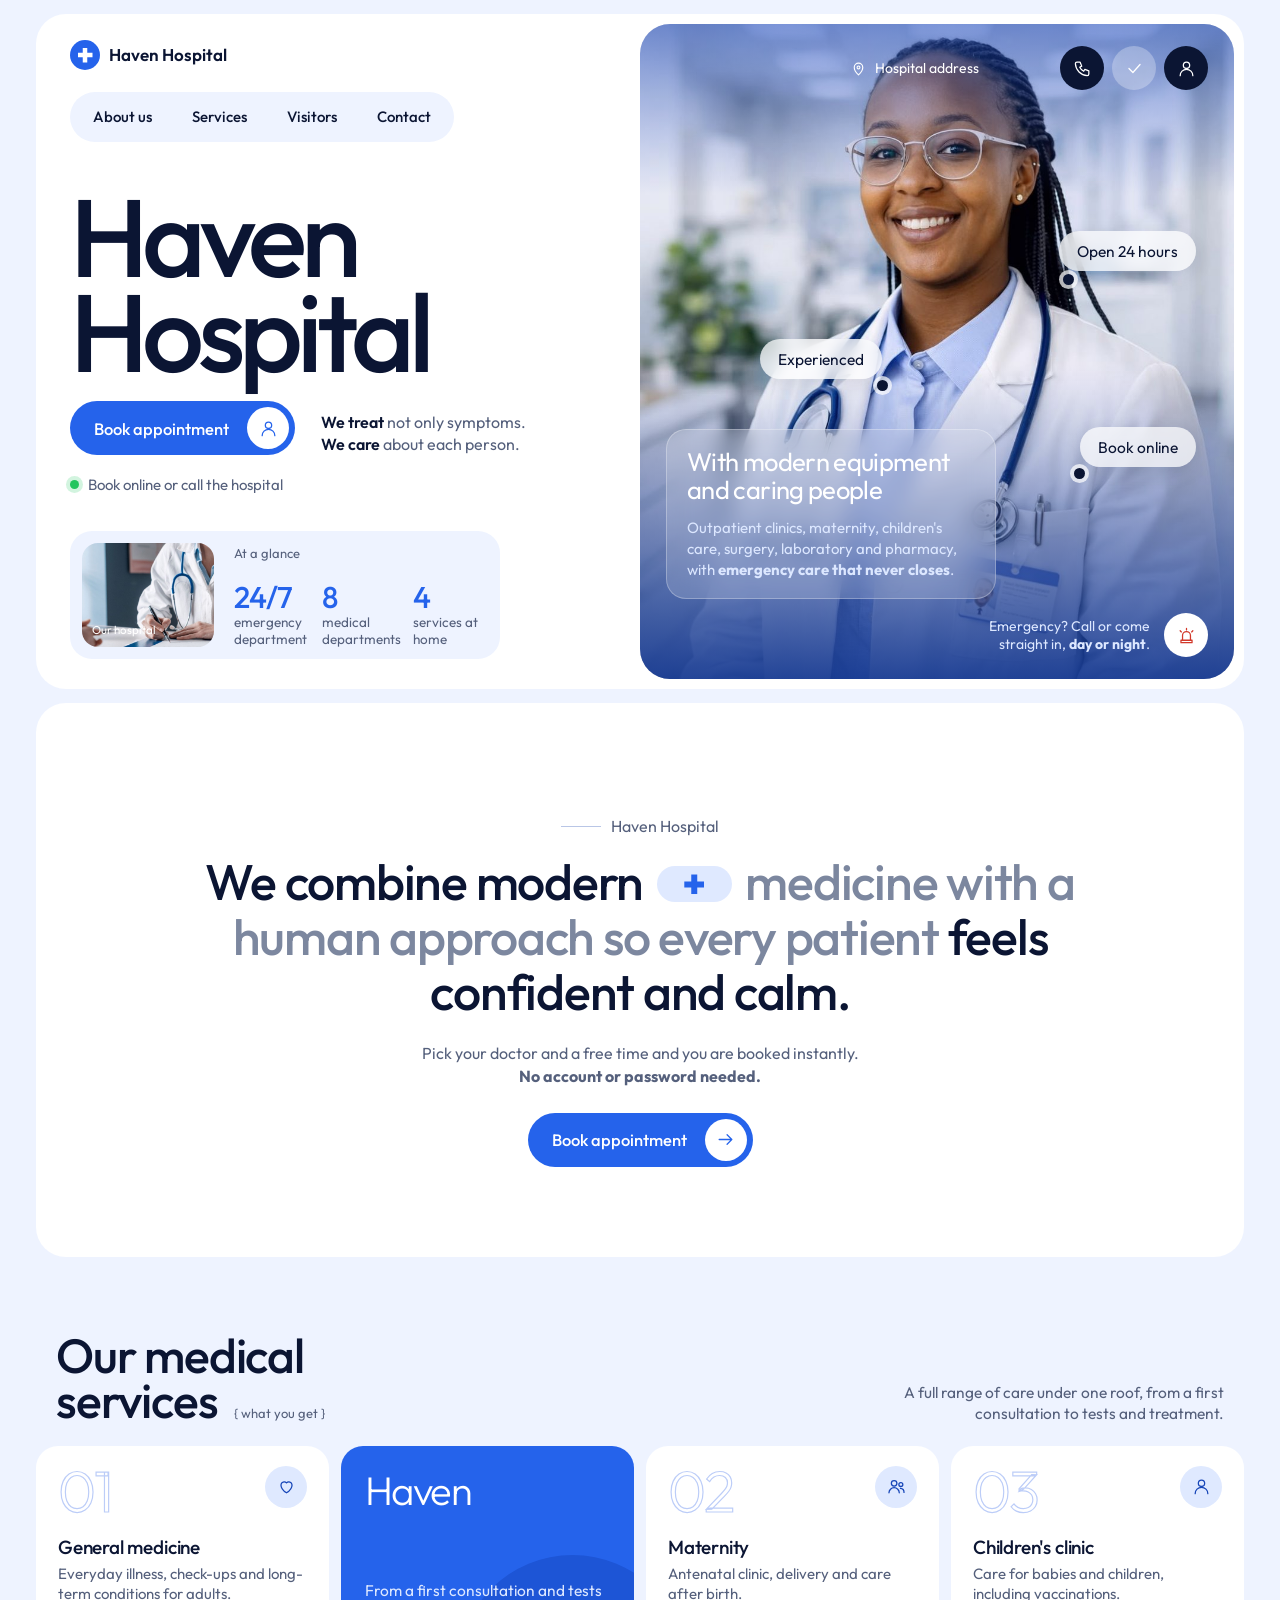
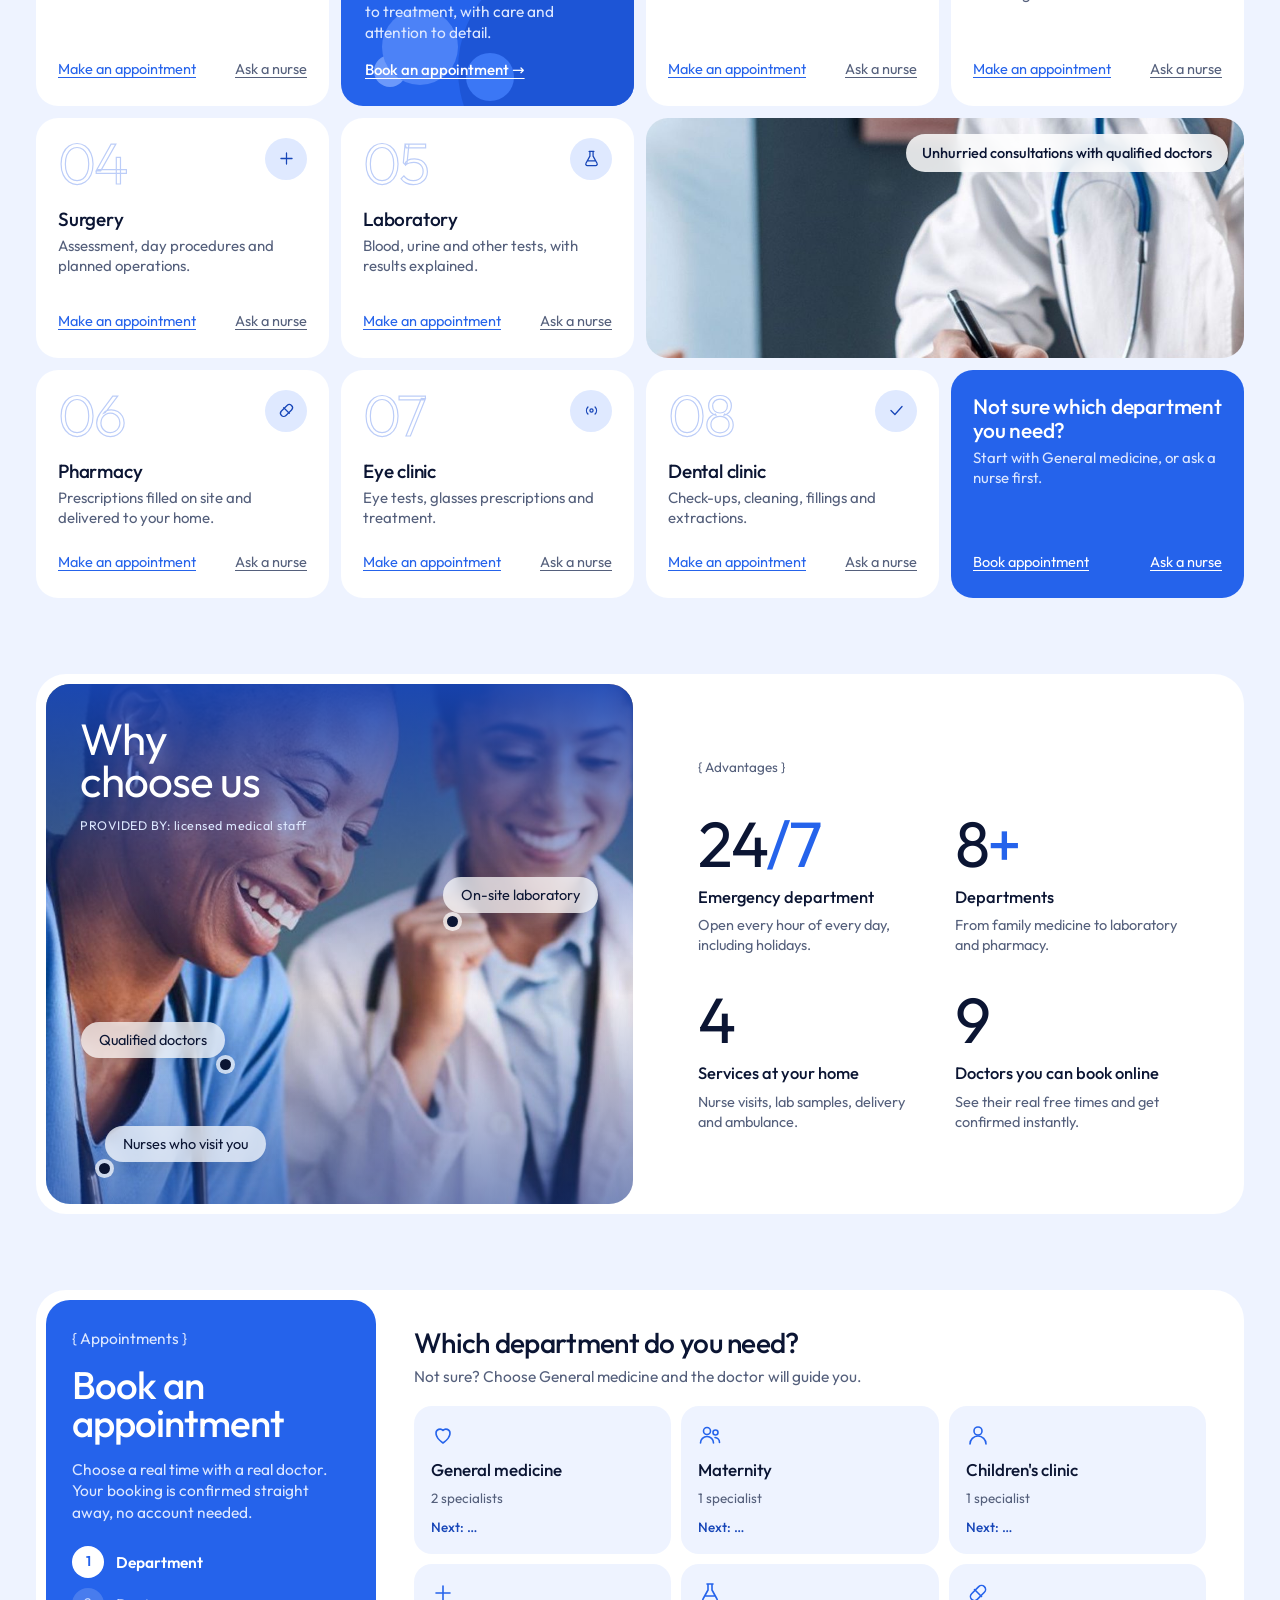
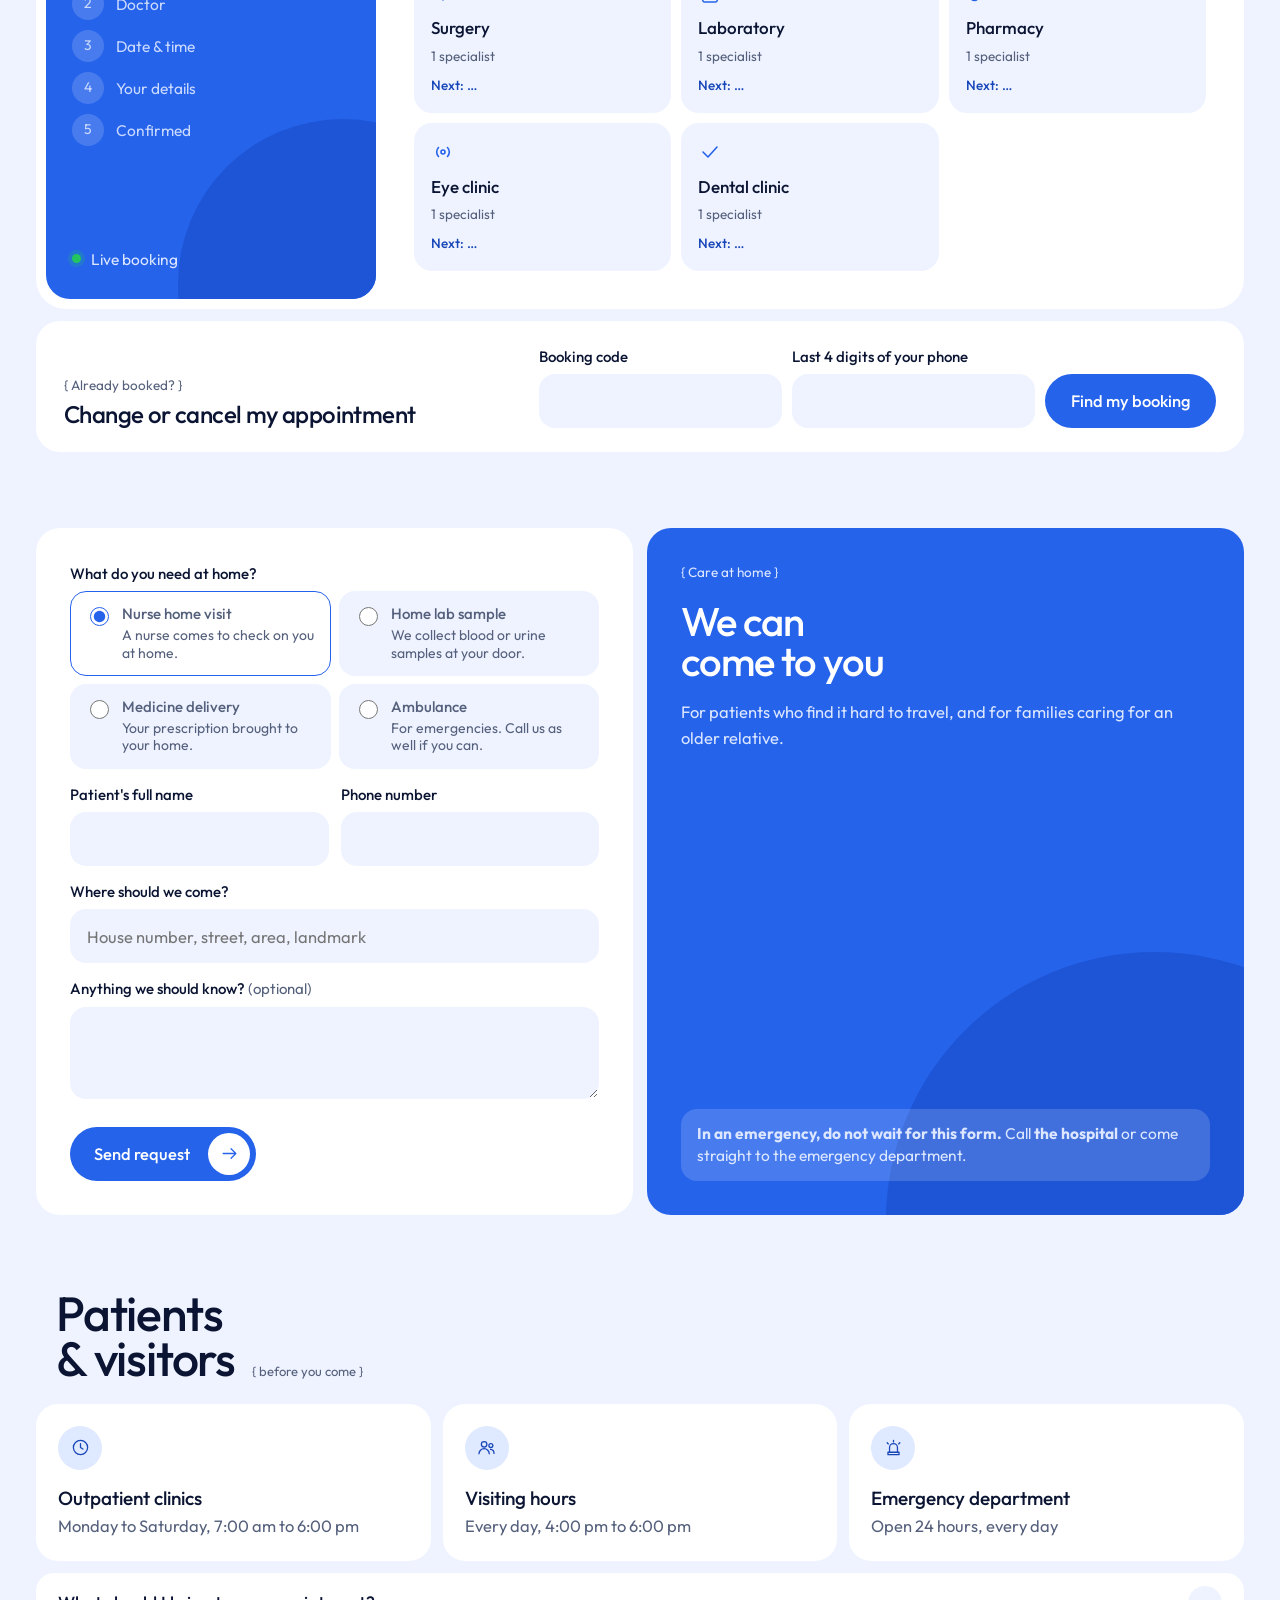
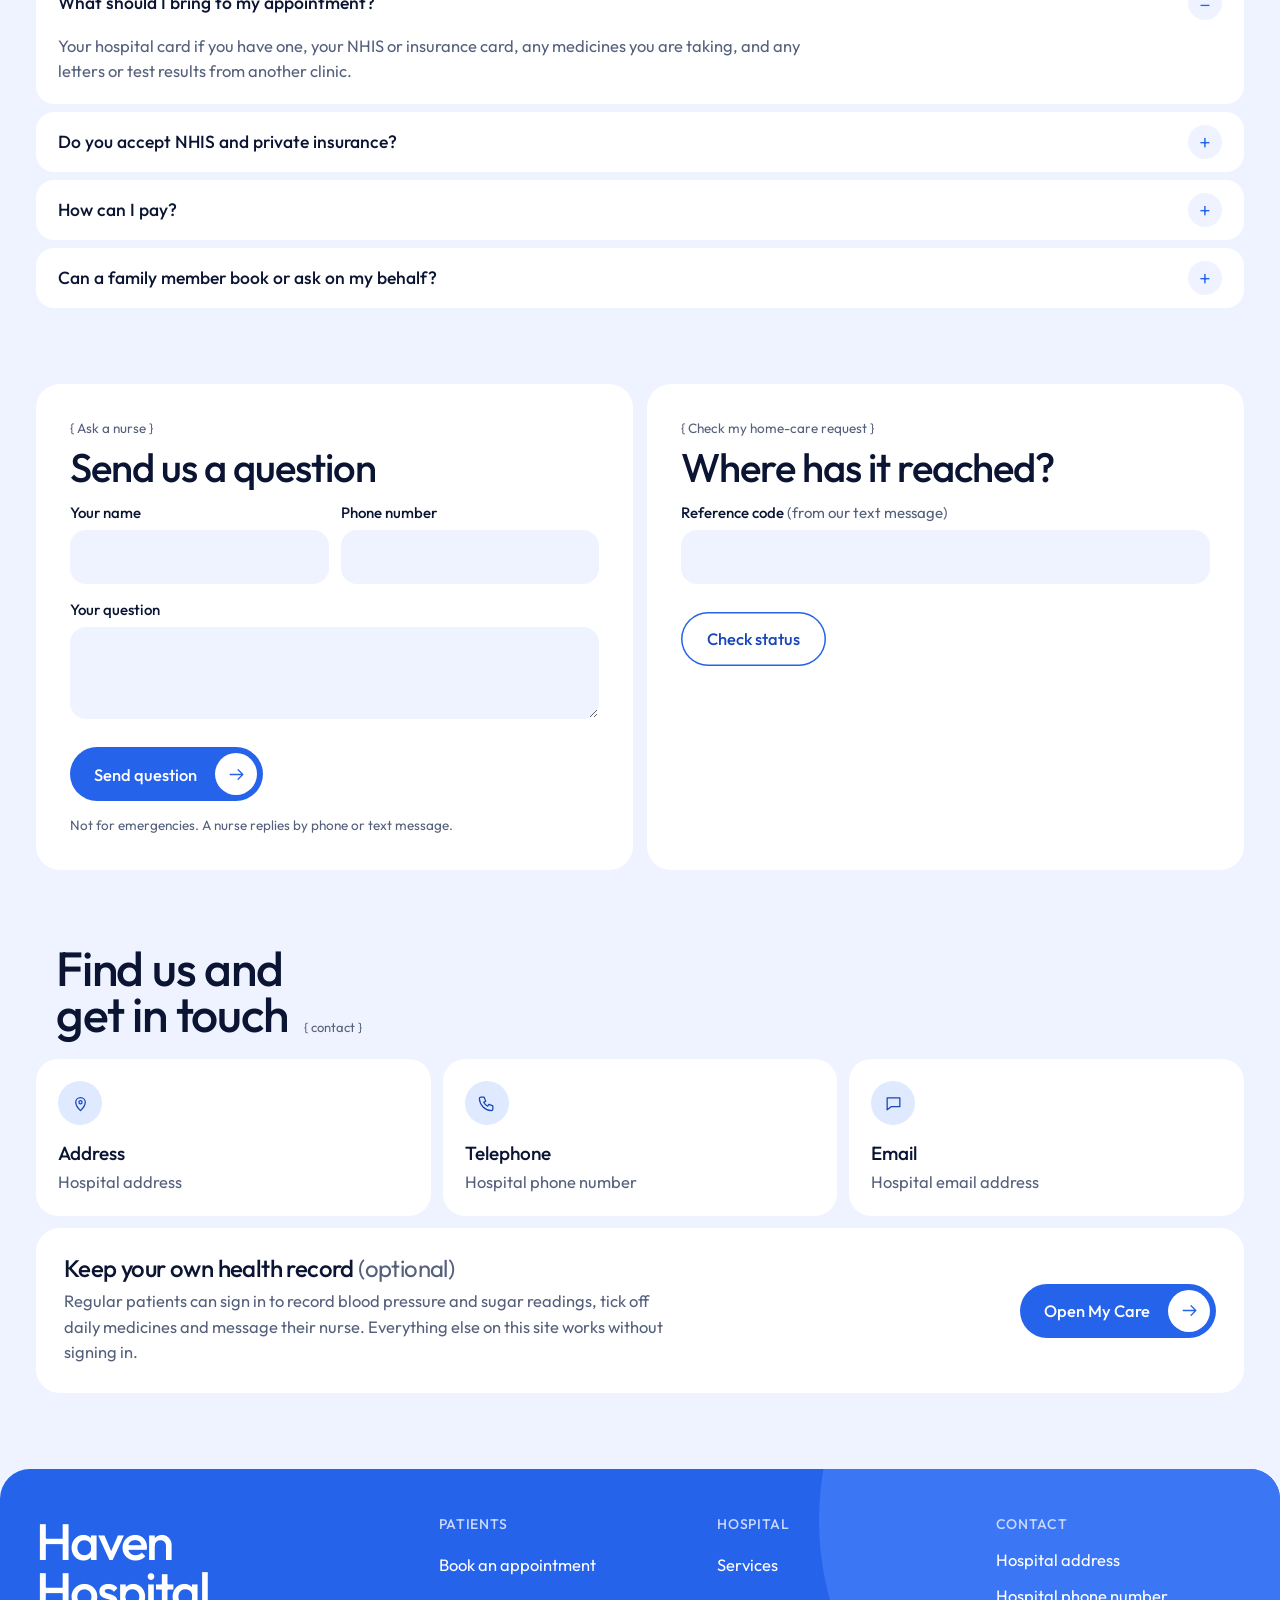
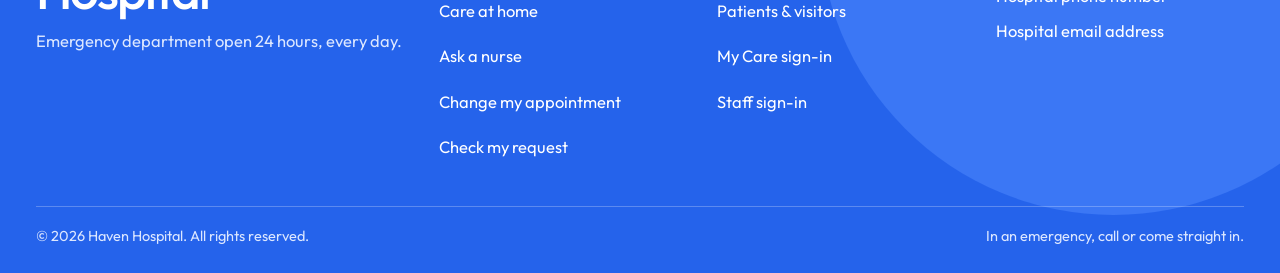
==== commit c0b1344e: "Add files via upload" ====
--- a/index.html
+++ b/index.html
@@ -75,9 +75,10 @@
   <section class="sec wrap" id="services">
     <div class="sec-head">
       <h2>Our medical<br>services <small>{ what you get }</small></h2>
-      <p>A full range of care under one roof, from a first consultation to tests and treatment. <a href="#appointment">Book any of them</a></p>
+      <p>A full range of care under one roof, from a first consultation to tests and treatment.</p>
     </div>
     <div class="svcs" id="svcs"></div>
+    <div class="svc-nav" aria-label="Browse services"><button class="round-b" id="svc-prev" aria-label="Previous service">‹</button><span id="svc-count">01 / 08</span><button class="round-b on" id="svc-next" aria-label="Next service">›</button></div>
   </section>
 
   <section class="wrap">
--- a/site.css
+++ b/site.css
@@ -82,7 +82,7 @@
 .state p{max-width:440px;margin:22px auto 26px;color:var(--muted);font-size:16px;line-height:1.4}
 
 /* ---------- services ---------- */
-.sec{padding:clamp(48px,6vw,76px) 0 0}
+.sec{padding-top:clamp(48px,6vw,76px)}
 .sec-head{display:flex;justify-content:space-between;align-items:flex-end;gap:24px;flex-wrap:wrap;margin-bottom:22px;padding:0 20px}
 .sec-head h2{font-size:clamp(32px,4vw,48px);line-height:.95}
 .sec-head h2 small{font-size:13px;font-weight:400;color:var(--muted);letter-spacing:0;margin-left:8px}
@@ -384,3 +384,49 @@
 
 .lg.free{box-shadow:inset 0 0 0 1px #BCCBEE}
 @media (max-width:980px){.hero-card>.chip{display:none}}
+
+/* ================= services: compact cards (desktop) + carousel (phone) ================= */
+.svcs{grid-template-columns:repeat(4,1fr);gap:12px}
+.svc{min-height:0;padding:20px 22px 20px;gap:0}
+.svc-top{display:flex;justify-content:space-between;align-items:flex-start;margin-bottom:22px}
+.svc .num{font-size:58px;margin:0;-webkit-text-stroke:1.2px #BCCDF8;line-height:.85}
+.svc-ic{width:42px;height:42px;border-radius:50%;background:var(--blue-l);color:var(--blue-d);display:grid;place-items:center}
+.svc-ic svg{width:19px;height:19px}
+.svc h3{margin:0;font-size:19px;display:block}
+.svc p{margin:6px 0 18px;color:var(--muted);font-size:15px}
+.svc .links{margin-top:auto;font-size:14.5px}
+.svc .links a:last-child{color:var(--muted)}
+.svc.feature{padding:24px;justify-content:space-between;gap:16px;min-height:260px}
+.svc.feature .f-name{font-size:40px;font-weight:300;letter-spacing:-.04em;line-height:1;margin:0;color:#fff;-webkit-text-stroke:0}
+.svc.feature p{margin:auto 0 0;font-size:15.5px;color:#DCE7FF;max-width:240px}
+.svc.feature .f-link{color:#fff;font-weight:500;text-decoration:underline;text-underline-offset:3px;font-size:15px}
+.svc.photo{grid-column:span 2;background:#1D55D6 url(images/consult.jpg) center 38%/cover;min-height:240px;display:flex;align-items:flex-end;padding:16px}
+.svc.photo span{background:rgba(255,255,255,.85);backdrop-filter:blur(8px);-webkit-backdrop-filter:blur(8px);border-radius:999px;padding:8px 16px;font-size:14.5px;font-weight:500}
+.svc.cta{background:var(--blue);color:#fff}
+.svc.cta h3{font-size:21px;line-height:1.15;margin-top:4px}
+.svc.cta p{color:#DCE7FF;margin-bottom:18px}
+.svc.cta .links a,.svc.cta .links a:last-child{color:#fff}
+.svc.wide{display:none}
+.svc-nav{display:none}
+@media (max-width:980px){
+  .svcs{grid-template-columns:repeat(2,1fr)}
+  .svc.photo{grid-column:span 2}
+}
+@media (max-width:600px){
+  .sec-head p{display:none}
+  .svcs{display:flex;overflow-x:auto;scroll-snap-type:x mandatory;gap:10px;margin:0 -16px;padding:0 16px 4px;scrollbar-width:none;scroll-padding:0 16px}
+  .svcs::-webkit-scrollbar{display:none}
+  .svc{flex:0 0 84%;scroll-snap-align:start;min-height:0}
+  .svc.feature,.svc.photo{display:none}
+  .svc .num{font-size:50px}
+  .svc-nav{display:flex;justify-content:center;align-items:center;gap:18px;margin-top:16px;font-size:15px;color:var(--muted);font-variant-numeric:tabular-nums}
+  .round-b{width:48px;height:48px;border-radius:50%;background:#fff;box-shadow:inset 0 0 0 1.5px var(--blue);color:var(--blue);font-size:26px;line-height:1;display:grid;place-items:center}
+  .round-b.on{background:var(--blue);color:#fff}
+}
+
+@media (max-width:600px){
+  .why-art .chip{display:none}
+  .why-art{min-height:440px;background-position:30% 20%}
+  .sec-head{padding:0 4px}
+}
+@media (max-width:600px){.why-art .chip.c1,.why-art .chip.c2,.why-art .chip.c3{display:none}}
